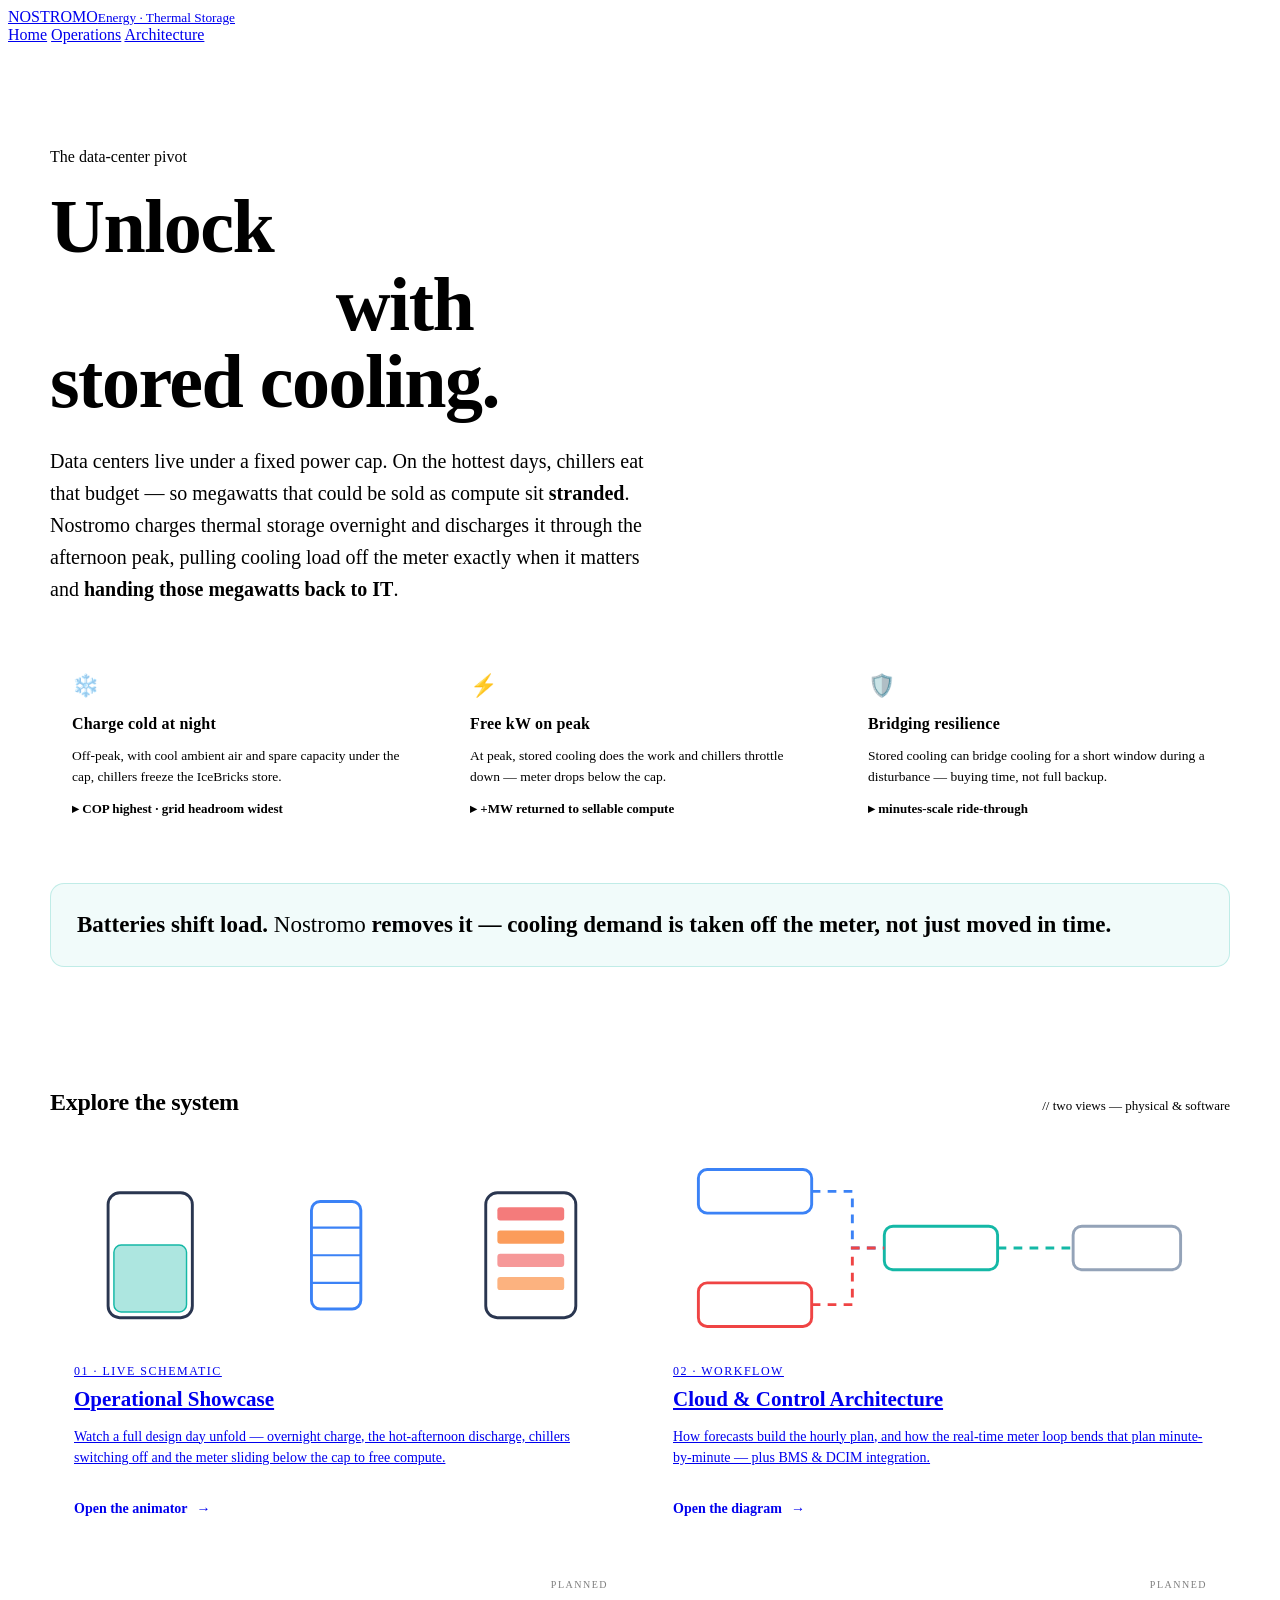
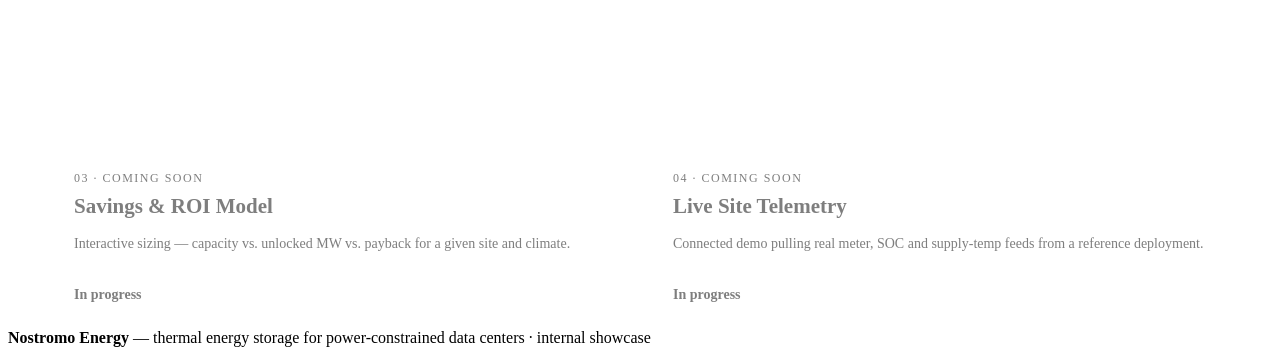
==== index.html @ 3e9e92b3 "Add files via upload" ====
<!DOCTYPE html>
<html lang="en">
<head>
<meta charset="UTF-8">
<meta name="viewport" content="width=device-width, initial-scale=1.0">
<title>Nostromo Energy — Thermal Storage for Data Centers</title>
<link rel="preconnect" href="https://fonts.googleapis.com">
<link href="https://fonts.googleapis.com/css2?family=JetBrains+Mono:wght@400;700&family=Outfit:wght@300;400;500;600;700;800;900&display=swap" rel="stylesheet">
<link rel="stylesheet" href="assets/css/main.css">
<style>
.wrap{max-width:1180px;margin:0 auto;padding:0 clamp(16px,4vw,40px)}

/* hero */
.hero{padding:clamp(54px,9vw,104px) 0 30px;position:relative}
.hero h1{
  font-size:clamp(38px,7vw,76px);font-weight:900;line-height:1.02;letter-spacing:-1.5px;
  margin:22px 0 0;max-width:14ch;
}
.hero h1 .grad{
  background:linear-gradient(110deg,var(--teal),var(--cyan) 55%,var(--blue));
  -webkit-background-clip:text;background-clip:text;color:transparent;
}
.hero p.lead{
  font-size:clamp(16px,2vw,20px);color:var(--grayL);max-width:62ch;margin-top:24px;
  line-height:1.6;font-weight:300;
}
.hero p.lead b{color:var(--white);font-weight:600}

/* value strip */
.values{
  display:grid;grid-template-columns:repeat(3,1fr);gap:14px;margin:46px 0 8px;
}
@media(max-width:760px){.values{grid-template-columns:1fr}}
.vcard{
  background:linear-gradient(180deg,var(--card),var(--bg2));
  border:1px solid var(--line);border-radius:16px;padding:22px 22px 24px;position:relative;overflow:hidden;
}
.vcard::before{content:"";position:absolute;left:0;top:0;height:3px;width:100%;opacity:.9}
.vcard.v1::before{background:linear-gradient(90deg,var(--teal),var(--cyan))}
.vcard.v2::before{background:linear-gradient(90deg,var(--green),var(--teal))}
.vcard.v3::before{background:linear-gradient(90deg,var(--blue),var(--purple))}
.vcard .ico{font-size:22px;margin-bottom:12px}
.vcard h3{font-size:16px;font-weight:700;margin-bottom:7px;letter-spacing:.2px}
.vcard p{font-size:13.5px;color:var(--grayL);line-height:1.55}
.vcard .stat{font-family:var(--m);font-size:13px;color:var(--teal);font-weight:700;margin-top:12px;
  display:flex;align-items:center;gap:7px}
.vcard.v2 .stat{color:var(--green)}
.vcard.v3 .stat{color:var(--blue)}

/* the one-liner */
.oneliner{
  margin:42px 0 10px;padding:24px 26px;border-radius:14px;
  background:rgba(20,184,166,.06);border:1px solid rgba(20,184,166,.22);
  font-size:clamp(17px,2.4vw,23px);font-weight:600;line-height:1.45;
}
.oneliner .b{color:var(--gold)}
.oneliner .t{color:var(--teal)}
.oneliner .x{color:var(--gray);font-weight:400}

/* entry cards */
.section-h{display:flex;align-items:baseline;justify-content:space-between;margin:62px 0 18px;flex-wrap:wrap;gap:8px}
.section-h h2{font-size:24px;font-weight:800;letter-spacing:-.3px}
.section-h span{font-size:13px;color:var(--gray);font-family:var(--m)}
.cards{display:grid;grid-template-columns:1fr 1fr;gap:18px}
@media(max-width:820px){.cards{grid-template-columns:1fr}}
.card{
  display:block;background:var(--card);border:1px solid var(--line);border-radius:18px;
  overflow:hidden;transition:.22s;position:relative;
}
.card:hover{transform:translateY(-4px);border-color:var(--line2);box-shadow:0 24px 50px -24px rgba(0,0,0,.7)}
.card .viz{height:188px;position:relative;overflow:hidden;border-bottom:1px solid var(--line);
  background:radial-gradient(120% 120% at 50% 0,var(--card2),var(--bg2))}
.card .body{padding:22px 24px 26px}
.card .knum{font-family:var(--m);font-size:12px;color:var(--gray);letter-spacing:1.5px}
.card h3{font-size:21px;font-weight:800;margin:8px 0 9px}
.card p{font-size:14px;color:var(--grayL);line-height:1.55}
.card .go{margin-top:18px;display:inline-flex;align-items:center;gap:9px;font-weight:700;font-size:14px;color:var(--teal)}
.card .go .arr{transition:.22s}
.card:hover .go .arr{transform:translateX(5px)}
.card.soon{opacity:.5;pointer-events:none}
.card.soon .go{color:var(--gray)}
.badge-soon{position:absolute;top:14px;right:14px;font-family:var(--m);font-size:10px;letter-spacing:1.5px;
  color:var(--gray);border:1px solid var(--line2);padding:4px 9px;border-radius:20px;text-transform:uppercase}

/* mini animated flow inside card viz */
.flowsvg{position:absolute;inset:0;width:100%;height:100%}
</style>
</head>
<body>

<nav class="nav">
  <a class="brand" href="index.html">
    <span class="mark"></span>
    <span>NOSTROMO<small>Energy · Thermal Storage</small></span>
  </a>
  <div class="nav-links">
    <a href="index.html" class="active">Home</a>
    <a href="operations.html">Operations</a>
    <a href="architecture.html">Architecture</a>
  </div>
</nav>

<div class="wrap">

  <!-- HERO -->
  <header class="hero">
    <span class="tag"><span class="dot"></span>The data-center pivot</span>
    <h1>Unlock <span class="grad">stranded compute</span> with stored cooling.</h1>
    <p class="lead">
      Data centers live under a fixed power cap. On the hottest days, chillers eat that budget —
      so megawatts that could be sold as compute sit <b>stranded</b>. Nostromo charges thermal
      storage overnight and discharges it through the afternoon peak, pulling cooling load off the
      meter exactly when it matters and <b>handing those megawatts back to IT</b>.
    </p>

    <div class="values">
      <div class="vcard v1">
        <div class="ico">❄️</div>
        <h3>Charge cold at night</h3>
        <p>Off-peak, with cool ambient air and spare capacity under the cap, chillers freeze the IceBricks store.</p>
        <div class="stat">▸ COP highest · grid headroom widest</div>
      </div>
      <div class="vcard v2">
        <div class="ico">⚡</div>
        <h3>Free kW on peak</h3>
        <p>At peak, stored cooling does the work and chillers throttle down — meter drops below the cap.</p>
        <div class="stat">▸ +MW returned to sellable compute</div>
      </div>
      <div class="vcard v3">
        <div class="ico">🛡️</div>
        <h3>Bridging resilience</h3>
        <p>Stored cooling can bridge cooling for a short window during a disturbance — buying time, not full backup.</p>
        <div class="stat">▸ minutes-scale ride-through</div>
      </div>
    </div>

    <div class="oneliner">
      <span class="t">Batteries shift load.</span> <span class="x">Nostromo</span> <span class="b">removes it</span> —
      cooling demand is taken off the meter, not just moved in time.
    </div>
  </header>

  <!-- ENTRY CARDS -->
  <div class="section-h">
    <h2>Explore the system</h2>
    <span>// two views — physical &amp; software</span>
  </div>

  <div class="cards">
    <!-- Operations -->
    <a class="card" href="operations.html">
      <div class="viz">
        <svg class="flowsvg" viewBox="0 0 400 188" preserveAspectRatio="xMidYMid slice">
          <defs>
            <linearGradient id="cold" x1="0" x2="1"><stop offset="0" stop-color="#14B8A6"/><stop offset="1" stop-color="#06B6D4"/></linearGradient>
          </defs>
          <!-- tank -->
          <rect x="40" y="56" width="58" height="86" rx="8" fill="none" stroke="#2a3650" stroke-width="2"/>
          <rect x="44" y="92" width="50" height="46" rx="5" fill="rgba(20,184,166,.35)"/>
          <rect x="44" y="92" width="50" height="46" rx="5" fill="none" stroke="#14B8A6" stroke-width="1"/>
          <!-- HX -->
          <rect x="180" y="62" width="34" height="74" rx="6" fill="none" stroke="#3B82F6" stroke-width="2"/>
          <line x1="180" y1="80" x2="214" y2="80" stroke="#3B82F6" stroke-width="1.5"/>
          <line x1="180" y1="99" x2="214" y2="99" stroke="#3B82F6" stroke-width="1.5"/>
          <line x1="180" y1="118" x2="214" y2="118" stroke="#3B82F6" stroke-width="1.5"/>
          <!-- servers -->
          <rect x="300" y="56" width="62" height="86" rx="8" fill="none" stroke="#2a3650" stroke-width="2"/>
          <rect x="308" y="66" width="46" height="9" rx="2" fill="#EF4444" opacity=".7"/>
          <rect x="308" y="82" width="46" height="9" rx="2" fill="#F97316" opacity=".7"/>
          <rect x="308" y="98" width="46" height="9" rx="2" fill="#EF4444" opacity=".55"/>
          <rect x="308" y="114" width="46" height="9" rx="2" fill="#F97316" opacity=".55"/>
          <!-- pipes -->
          <line x1="98" y1="99" x2="180" y2="99" stroke="url(#cold)" stroke-width="3" stroke-dasharray="7 6" class="dash"/>
          <line x1="214" y1="99" x2="300" y2="99" stroke="url(#cold)" stroke-width="3" stroke-dasharray="7 6" class="dash"/>
        </svg>
      </div>
      <div class="body">
        <div class="knum">01 · LIVE SCHEMATIC</div>
        <h3>Operational Showcase</h3>
        <p>Watch a full design day unfold — overnight charge, the hot-afternoon discharge, chillers switching off and the meter sliding below the cap to free compute.</p>
        <span class="go">Open the animator <span class="arr">→</span></span>
      </div>
    </a>

    <!-- Architecture -->
    <a class="card" href="architecture.html">
      <div class="viz">
        <svg class="flowsvg" viewBox="0 0 400 188" preserveAspectRatio="xMidYMid slice">
          <g fill="none" stroke-width="2">
            <rect x="34" y="40" width="78" height="30" rx="6" stroke="#3B82F6"/>
            <rect x="34" y="118" width="78" height="30" rx="6" stroke="#EF4444"/>
            <rect x="162" y="79" width="78" height="30" rx="6" stroke="#14B8A6"/>
            <rect x="292" y="79" width="74" height="30" rx="6" stroke="#94A3B8"/>
            <path d="M112 55 H140 V94 H162" stroke="#3B82F6" stroke-dasharray="6 5" class="dash"/>
            <path d="M112 133 H140 V94 H162" stroke="#EF4444" stroke-dasharray="6 5" class="dash2"/>
            <path d="M240 94 H292" stroke="#14B8A6" stroke-dasharray="6 5" class="dash"/>
          </g>
        </svg>
      </div>
      <div class="body">
        <div class="knum">02 · WORKFLOW</div>
        <h3>Cloud &amp; Control Architecture</h3>
        <p>How forecasts build the hourly plan, and how the real-time meter loop bends that plan minute-by-minute — plus BMS &amp; DCIM integration.</p>
        <span class="go">Open the diagram <span class="arr">→</span></span>
      </div>
    </a>

    <!-- placeholder for future -->
    <div class="card soon">
      <div class="viz"><span class="badge-soon">Planned</span></div>
      <div class="body">
        <div class="knum">03 · COMING SOON</div>
        <h3>Savings &amp; ROI Model</h3>
        <p>Interactive sizing — capacity vs. unlocked MW vs. payback for a given site and climate.</p>
        <span class="go">In progress</span>
      </div>
    </div>

    <div class="card soon">
      <div class="viz"><span class="badge-soon">Planned</span></div>
      <div class="body">
        <div class="knum">04 · COMING SOON</div>
        <h3>Live Site Telemetry</h3>
        <p>Connected demo pulling real meter, SOC and supply-temp feeds from a reference deployment.</p>
        <span class="go">In progress</span>
      </div>
    </div>
  </div>

</div>

<div class="footer">
  <b>Nostromo Energy</b> — thermal energy storage for power-constrained data centers · internal showcase
</div>

<style>
.dash{animation:flow 1.1s linear infinite}
.dash2{animation:flow 1.1s linear infinite reverse}
@keyframes flow{to{stroke-dashoffset:-26}}
</style>
</body>
</html>
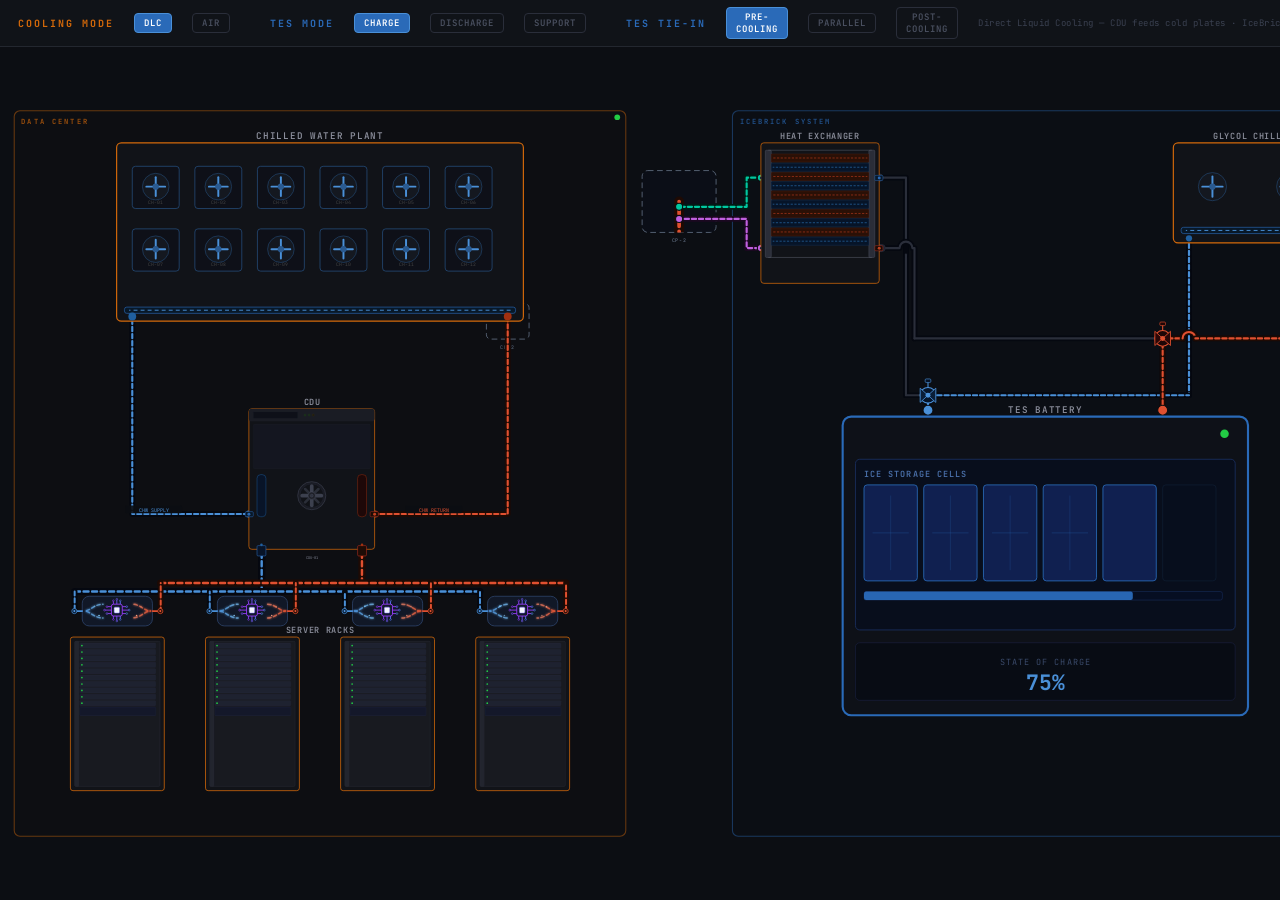
==== commit 3d5cc544: "Update index.html with IceBrick System Schematic v9" ====
--- a/index.html
+++ b/index.html
@@ -3,240 +3,1466 @@
 <head>
 <meta charset="UTF-8">
 <meta name="viewport" content="width=device-width, initial-scale=1.0">
-<title>Nostromo Energy — Thermal Storage for Data Centers</title>
-<link rel="preconnect" href="https://fonts.googleapis.com">
-<link href="https://fonts.googleapis.com/css2?family=JetBrains+Mono:wght@400;700&family=Outfit:wght@300;400;500;600;700;800;900&display=swap" rel="stylesheet">
-<link rel="stylesheet" href="assets/css/main.css">
+<title>Nostromo · IceBrick System Schematic</title>
 <style>
-.wrap{max-width:1180px;margin:0 auto;padding:0 clamp(16px,4vw,40px)}
-
-/* hero */
-.hero{padding:clamp(54px,9vw,104px) 0 30px;position:relative}
-.hero h1{
-  font-size:clamp(38px,7vw,76px);font-weight:900;line-height:1.02;letter-spacing:-1.5px;
-  margin:22px 0 0;max-width:14ch;
-}
-.hero h1 .grad{
-  background:linear-gradient(110deg,var(--teal),var(--cyan) 55%,var(--blue));
-  -webkit-background-clip:text;background-clip:text;color:transparent;
-}
-.hero p.lead{
-  font-size:clamp(16px,2vw,20px);color:var(--grayL);max-width:62ch;margin-top:24px;
-  line-height:1.6;font-weight:300;
-}
-.hero p.lead b{color:var(--white);font-weight:600}
-
-/* value strip */
-.values{
-  display:grid;grid-template-columns:repeat(3,1fr);gap:14px;margin:46px 0 8px;
-}
-@media(max-width:760px){.values{grid-template-columns:1fr}}
-.vcard{
-  background:linear-gradient(180deg,var(--card),var(--bg2));
-  border:1px solid var(--line);border-radius:16px;padding:22px 22px 24px;position:relative;overflow:hidden;
-}
-.vcard::before{content:"";position:absolute;left:0;top:0;height:3px;width:100%;opacity:.9}
-.vcard.v1::before{background:linear-gradient(90deg,var(--teal),var(--cyan))}
-.vcard.v2::before{background:linear-gradient(90deg,var(--green),var(--teal))}
-.vcard.v3::before{background:linear-gradient(90deg,var(--blue),var(--purple))}
-.vcard .ico{font-size:22px;margin-bottom:12px}
-.vcard h3{font-size:16px;font-weight:700;margin-bottom:7px;letter-spacing:.2px}
-.vcard p{font-size:13.5px;color:var(--grayL);line-height:1.55}
-.vcard .stat{font-family:var(--m);font-size:13px;color:var(--teal);font-weight:700;margin-top:12px;
-  display:flex;align-items:center;gap:7px}
-.vcard.v2 .stat{color:var(--green)}
-.vcard.v3 .stat{color:var(--blue)}
-
-/* the one-liner */
-.oneliner{
-  margin:42px 0 10px;padding:24px 26px;border-radius:14px;
-  background:rgba(20,184,166,.06);border:1px solid rgba(20,184,166,.22);
-  font-size:clamp(17px,2.4vw,23px);font-weight:600;line-height:1.45;
-}
-.oneliner .b{color:var(--gold)}
-.oneliner .t{color:var(--teal)}
-.oneliner .x{color:var(--gray);font-weight:400}
-
-/* entry cards */
-.section-h{display:flex;align-items:baseline;justify-content:space-between;margin:62px 0 18px;flex-wrap:wrap;gap:8px}
-.section-h h2{font-size:24px;font-weight:800;letter-spacing:-.3px}
-.section-h span{font-size:13px;color:var(--gray);font-family:var(--m)}
-.cards{display:grid;grid-template-columns:1fr 1fr;gap:18px}
-@media(max-width:820px){.cards{grid-template-columns:1fr}}
-.card{
-  display:block;background:var(--card);border:1px solid var(--line);border-radius:18px;
-  overflow:hidden;transition:.22s;position:relative;
-}
-.card:hover{transform:translateY(-4px);border-color:var(--line2);box-shadow:0 24px 50px -24px rgba(0,0,0,.7)}
-.card .viz{height:188px;position:relative;overflow:hidden;border-bottom:1px solid var(--line);
-  background:radial-gradient(120% 120% at 50% 0,var(--card2),var(--bg2))}
-.card .body{padding:22px 24px 26px}
-.card .knum{font-family:var(--m);font-size:12px;color:var(--gray);letter-spacing:1.5px}
-.card h3{font-size:21px;font-weight:800;margin:8px 0 9px}
-.card p{font-size:14px;color:var(--grayL);line-height:1.55}
-.card .go{margin-top:18px;display:inline-flex;align-items:center;gap:9px;font-weight:700;font-size:14px;color:var(--teal)}
-.card .go .arr{transition:.22s}
-.card:hover .go .arr{transform:translateX(5px)}
-.card.soon{opacity:.5;pointer-events:none}
-.card.soon .go{color:var(--gray)}
-.badge-soon{position:absolute;top:14px;right:14px;font-family:var(--m);font-size:10px;letter-spacing:1.5px;
-  color:var(--gray);border:1px solid var(--line2);padding:4px 9px;border-radius:20px;text-transform:uppercase}
-
-/* mini animated flow inside card viz */
-.flowsvg{position:absolute;inset:0;width:100%;height:100%}
+  @import url('https://fonts.googleapis.com/css2?family=JetBrains+Mono:wght@400;600;700&display=swap');
+  *, *::before, *::after { box-sizing: border-box; margin: 0; padding: 0; }
+  :root {
+    --bg: hsl(220 22% 6%); --bg2: hsl(220 20% 8%); --border: hsl(220 15% 16%);
+    --cold: #4a90d8; --cold-bg: #061428; --hot: #e05030; --hot-bg: #1e0c06;
+    --air-cold: #a0d8f0; --air-hot: #e08030;
+    --orange: #d4690a; --blue: #2a6ab8; --inactive: #2a2e3a;
+    --text-dim: #6a6d7a; --text-mid: #8a8d9a; --green: #22cc44;
+    --mono: 'JetBrains Mono', monospace;
+  }
+  html, body { width:100%; height:100%; background:var(--bg); overflow:hidden; }
+  body { display:flex; flex-direction:column; font-family:var(--mono); }
+
+  /* ── CONTROLS ── */
+  #controls {
+    display:flex; align-items:center; gap:20px; padding:7px 18px;
+    background:var(--bg2); border-bottom:1px solid var(--border);
+    flex-shrink:0; min-height:42px;
+  }
+  .ctrl-label { font-size:10px; font-weight:700; letter-spacing:2px; color:var(--orange); white-space:nowrap; }
+  .ctrl-label.blue { color:var(--blue); }
+  .divider { width:1px; height:18px; background:var(--border); }
+  .toggle-wrap { display:flex; align-items:center; gap:7px; cursor:pointer; user-select:none; }
+  .toggle-sub { font-size:10px; letter-spacing:1px; color:var(--text-dim); }
+  .toggle-track { width:34px; height:18px; border-radius:9px; background:#2e3040; border:1px solid #44475a; position:relative; transition:background .2s,border-color .2s; cursor:pointer; }
+  .toggle-track.on { background:var(--orange); border-color:#e07a20; }
+  .toggle-thumb { width:12px; height:12px; border-radius:6px; background:#fff; position:absolute; top:3px; left:3px; transition:left .2s; }
+  .toggle-track.on .toggle-thumb { left:17px; }
+  .toggle-val { font-size:10px; letter-spacing:1px; color:var(--text-dim); min-width:28px; }
+  .toggle-val.on { color:var(--orange); }
+  .mode-btn { padding:3px 9px; border-radius:4px; cursor:pointer; font-family:var(--mono); font-size:9px; font-weight:600; letter-spacing:1px; text-transform:uppercase; background:transparent; color:#4a5060; border:1px solid #2a2e3a; transition:all .15s; }
+  .mode-btn.active { background:var(--blue); color:#fff; border-color:#4a90d8; }
+  .ctrl-hint { margin-left:auto; font-size:9px; color:#3a4050; letter-spacing:.5px; white-space:nowrap; }
+
+  /* ── CANVAS ── */
+  #canvas-wrap { flex:1; overflow:hidden; }
+  svg#main { width:100%; height:100%; display:block; }
+
+  /* ── ANIMATIONS ── */
+  /* Fan spin — uses transform-box:fill-box so origin stays at shape center */
+  .fan-rotor {
+    transform-box: fill-box;
+    transform-origin: center;
+    animation: fan-spin 1.8s linear infinite;
+  }
+  .fan-rotor.slow { animation-duration: 2.2s; }
+  @keyframes fan-spin { to { transform: rotate(360deg); } }
+  @keyframes pulse-led { 0%,100%{opacity:1} 50%{opacity:.2} }
+  .led-pulse { animation: pulse-led 2s ease-in-out infinite; }
 </style>
 </head>
 <body>
 
-<nav class="nav">
-  <a class="brand" href="index.html">
-    <span class="mark"></span>
-    <span>NOSTROMO<small>Energy · Thermal Storage</small></span>
-  </a>
-  <div class="nav-links">
-    <a href="index.html" class="active">Home</a>
-    <a href="operations.html">Operations</a>
-    <a href="architecture.html">Architecture</a>
-  </div>
-</nav>
-
-<div class="wrap">
-
-  <!-- HERO -->
-  <header class="hero">
-    <span class="tag"><span class="dot"></span>The data-center pivot</span>
-    <h1>Unlock <span class="grad">stranded compute</span> with stored cooling.</h1>
-    <p class="lead">
-      Data centers live under a fixed power cap. On the hottest days, chillers eat that budget —
-      so megawatts that could be sold as compute sit <b>stranded</b>. Nostromo charges thermal
-      storage overnight and discharges it through the afternoon peak, pulling cooling load off the
-      meter exactly when it matters and <b>handing those megawatts back to IT</b>.
-    </p>
-
-    <div class="values">
-      <div class="vcard v1">
-        <div class="ico">❄️</div>
-        <h3>Charge cold at night</h3>
-        <p>Off-peak, with cool ambient air and spare capacity under the cap, chillers freeze the IceBricks store.</p>
-        <div class="stat">▸ COP highest · grid headroom widest</div>
-      </div>
-      <div class="vcard v2">
-        <div class="ico">⚡</div>
-        <h3>Free kW on peak</h3>
-        <p>At peak, stored cooling does the work and chillers throttle down — meter drops below the cap.</p>
-        <div class="stat">▸ +MW returned to sellable compute</div>
-      </div>
-      <div class="vcard v3">
-        <div class="ico">🛡️</div>
-        <h3>Bridging resilience</h3>
-        <p>Stored cooling can bridge cooling for a short window during a disturbance — buying time, not full backup.</p>
-        <div class="stat">▸ minutes-scale ride-through</div>
-      </div>
-    </div>
-
-    <div class="oneliner">
-      <span class="t">Batteries shift load.</span> <span class="x">Nostromo</span> <span class="b">removes it</span> —
-      cooling demand is taken off the meter, not just moved in time.
-    </div>
-  </header>
-
-  <!-- ENTRY CARDS -->
-  <div class="section-h">
-    <h2>Explore the system</h2>
-    <span>// two views — physical &amp; software</span>
-  </div>
-
-  <div class="cards">
-    <!-- Operations -->
-    <a class="card" href="operations.html">
-      <div class="viz">
-        <svg class="flowsvg" viewBox="0 0 400 188" preserveAspectRatio="xMidYMid slice">
-          <defs>
-            <linearGradient id="cold" x1="0" x2="1"><stop offset="0" stop-color="#14B8A6"/><stop offset="1" stop-color="#06B6D4"/></linearGradient>
-          </defs>
-          <!-- tank -->
-          <rect x="40" y="56" width="58" height="86" rx="8" fill="none" stroke="#2a3650" stroke-width="2"/>
-          <rect x="44" y="92" width="50" height="46" rx="5" fill="rgba(20,184,166,.35)"/>
-          <rect x="44" y="92" width="50" height="46" rx="5" fill="none" stroke="#14B8A6" stroke-width="1"/>
-          <!-- HX -->
-          <rect x="180" y="62" width="34" height="74" rx="6" fill="none" stroke="#3B82F6" stroke-width="2"/>
-          <line x1="180" y1="80" x2="214" y2="80" stroke="#3B82F6" stroke-width="1.5"/>
-          <line x1="180" y1="99" x2="214" y2="99" stroke="#3B82F6" stroke-width="1.5"/>
-          <line x1="180" y1="118" x2="214" y2="118" stroke="#3B82F6" stroke-width="1.5"/>
-          <!-- servers -->
-          <rect x="300" y="56" width="62" height="86" rx="8" fill="none" stroke="#2a3650" stroke-width="2"/>
-          <rect x="308" y="66" width="46" height="9" rx="2" fill="#EF4444" opacity=".7"/>
-          <rect x="308" y="82" width="46" height="9" rx="2" fill="#F97316" opacity=".7"/>
-          <rect x="308" y="98" width="46" height="9" rx="2" fill="#EF4444" opacity=".55"/>
-          <rect x="308" y="114" width="46" height="9" rx="2" fill="#F97316" opacity=".55"/>
-          <!-- pipes -->
-          <line x1="98" y1="99" x2="180" y2="99" stroke="url(#cold)" stroke-width="3" stroke-dasharray="7 6" class="dash"/>
-          <line x1="214" y1="99" x2="300" y2="99" stroke="url(#cold)" stroke-width="3" stroke-dasharray="7 6" class="dash"/>
-        </svg>
-      </div>
-      <div class="body">
-        <div class="knum">01 · LIVE SCHEMATIC</div>
-        <h3>Operational Showcase</h3>
-        <p>Watch a full design day unfold — overnight charge, the hot-afternoon discharge, chillers switching off and the meter sliding below the cap to free compute.</p>
-        <span class="go">Open the animator <span class="arr">→</span></span>
-      </div>
-    </a>
-
-    <!-- Architecture -->
-    <a class="card" href="architecture.html">
-      <div class="viz">
-        <svg class="flowsvg" viewBox="0 0 400 188" preserveAspectRatio="xMidYMid slice">
-          <g fill="none" stroke-width="2">
-            <rect x="34" y="40" width="78" height="30" rx="6" stroke="#3B82F6"/>
-            <rect x="34" y="118" width="78" height="30" rx="6" stroke="#EF4444"/>
-            <rect x="162" y="79" width="78" height="30" rx="6" stroke="#14B8A6"/>
-            <rect x="292" y="79" width="74" height="30" rx="6" stroke="#94A3B8"/>
-            <path d="M112 55 H140 V94 H162" stroke="#3B82F6" stroke-dasharray="6 5" class="dash"/>
-            <path d="M112 133 H140 V94 H162" stroke="#EF4444" stroke-dasharray="6 5" class="dash2"/>
-            <path d="M240 94 H292" stroke="#14B8A6" stroke-dasharray="6 5" class="dash"/>
-          </g>
-        </svg>
-      </div>
-      <div class="body">
-        <div class="knum">02 · WORKFLOW</div>
-        <h3>Cloud &amp; Control Architecture</h3>
-        <p>How forecasts build the hourly plan, and how the real-time meter loop bends that plan minute-by-minute — plus BMS &amp; DCIM integration.</p>
-        <span class="go">Open the diagram <span class="arr">→</span></span>
-      </div>
-    </a>
-
-    <!-- placeholder for future -->
-    <div class="card soon">
-      <div class="viz"><span class="badge-soon">Planned</span></div>
-      <div class="body">
-        <div class="knum">03 · COMING SOON</div>
-        <h3>Savings &amp; ROI Model</h3>
-        <p>Interactive sizing — capacity vs. unlocked MW vs. payback for a given site and climate.</p>
-        <span class="go">In progress</span>
-      </div>
-    </div>
-
-    <div class="card soon">
-      <div class="viz"><span class="badge-soon">Planned</span></div>
-      <div class="body">
-        <div class="knum">04 · COMING SOON</div>
-        <h3>Live Site Telemetry</h3>
-        <p>Connected demo pulling real meter, SOC and supply-temp feeds from a reference deployment.</p>
-        <span class="go">In progress</span>
-      </div>
-    </div>
-  </div>
-
+<div id="controls">
+  <span class="ctrl-label">COOLING MODE</span>
+  <button class="mode-btn active" id="btn-dlc" onclick="toggleDLC()">DLC</button>
+  <button class="mode-btn"        id="btn-air" onclick="toggleDLC()">AIR</button>
+  <div class="divider"></div>
+  <span class="ctrl-label blue">TES MODE</span>
+  <button class="mode-btn active" id="btn-charge"    onclick="setMode('charge')">CHARGE</button>
+  <button class="mode-btn"        id="btn-discharge" onclick="setMode('discharge')">DISCHARGE</button>
+  <button class="mode-btn"        id="btn-support"   onclick="setMode('support')">SUPPORT</button>
+  <div class="divider"></div>
+  <span class="ctrl-label blue">TES TIE-IN</span>
+  <button class="mode-btn active" id="btn-placement-pre"  onclick="setPlacement('pre')">PRE-COOLING</button>
+  <button class="mode-btn"        id="btn-placement-post" onclick="setPlacement('post')">PARALLEL</button>
+  <button class="mode-btn"        id="btn-placement-postcool" onclick="setPlacement('postcool')">POST-COOLING</button>
+  <span class="ctrl-hint" id="hint-text">Direct Liquid Cooling — CDU feeds cold plates · IceBrick charging via Glycol Chiller</span>
 </div>
 
-<div class="footer">
-  <b>Nostromo Energy</b> — thermal energy storage for power-constrained data centers · internal showcase
+<div id="canvas-wrap">
+<svg id="main" viewBox="0 0 1800 1060" preserveAspectRatio="xMidYMid meet" xmlns="http://www.w3.org/2000/svg">
+<defs>
+  <marker id="arrowCold" markerWidth="6" markerHeight="6" refX="3" refY="3" orient="auto">
+    <path d="M0,0 L6,3 L0,6 Z" fill="#4a90d8"/>
+  </marker>
+  <marker id="arrowHot" markerWidth="6" markerHeight="6" refX="3" refY="3" orient="auto">
+    <path d="M0,0 L6,3 L0,6 Z" fill="#e05030"/>
+  </marker>
+</defs>
+
+<!-- ══ SECTION BOXES ══ -->
+<rect x="20" y="20" width="860" height="1020" rx="8" fill="#d4690a" fill-opacity=".018" stroke="#d4690a" stroke-width="1.5" opacity=".45"/>
+<text x="30" y="38" fill="#d4690a" font-size="10" font-family="'JetBrains Mono',monospace" font-weight="700" letter-spacing="3" opacity=".7">DATA CENTER</text>
+<circle cx="868" cy="29" r="4" fill="#22cc44" class="led-pulse"/>
+
+<g transform="translate(130,0)">
+<rect x="900" y="20" width="880" height="1020" rx="8" fill="#2a6ab8" fill-opacity=".018" stroke="#2a6ab8" stroke-width="1.5" opacity=".45"/>
+<text x="910" y="38" fill="#2a6ab8" font-size="10" font-family="'JetBrains Mono',monospace" font-weight="700" letter-spacing="3" opacity=".7">ICEBRICK SYSTEM</text>
+<circle cx="1768" cy="29" r="4" fill="#22cc44" class="led-pulse" style="animation-delay:.7s"/>
+</g>
+
+
+<!-- ════════════════════════════════════════════════════════
+     ICEBRICK PIPE SKELETON  (always visible, grey)
+     
+     Coordinate reference:
+       IceBrick HX:      x=940, y=65,  scale=0.52  → rendered 166×198
+       Glycol Chiller:   x=1520, y=65, scale=1.1   → rendered 220×141
+       IceBrick TES:     x=1055, y=450, scale=1.5  → rendered 570×420
+       
+     HX right-side ports (IceBrick loop, x=940+320×0.52=1106):
+         cold-in  (top ¼):    stub at x=1102, y=114  (native y=95 × 0.52 + 65)
+         warm-out (bot ¾):    stub at x=1110, y=213  (native y=285 × 0.52 + 65)
+         coldRailLeft:  (1102,420) → (1175,420)
+         hotRailLeft:   (1110,340) → (1505,340)
+       
+       Glycol ports (bottom of Glycol Chiller component, scale=1.1):
+         cold-out (left):  x=1520+22=1542,  y=65+134=199
+         warm-in  (right): x=1520+198=1718, y=199
+       
+       IceBrick TES ports (top, scale=1.5):
+         Port A (left):  x=1055+120=1175, y=450-9=441
+         Port B (right): x=1055+450=1505, y=441
+       
+       Rails:
+         hotRailY  = 340
+         coldRailY = 420
+       
+       Segments:
+         hxColdStub:    x=933,  y=420→114  (cold stub, left of HX twin)
+         hxHotStub:     x=947,  y=213→340  (warm stub, right of HX twin — NOTE: does NOT cross coldStub)
+         coldRailLeft:  y=420,  x=933→1175
+         coldRailRight: y=420,  x=1175→1542
+         hotRailLeft:   y=340,  x=947→1505
+         hotRailRight:  y=340,  x=1505→1718 (split at 1542 for bypass arc)
+         ibAStub:       x=1175, y=441→420
+         ibBStub:       x=1505, y=441→340
+         glyColdStub:   x=1542, y=199→420  (vertical, crosses hotRail at y=340 → bypass arc)
+         glyHotStub:    x=1718, y=199→340
+       
+       Bypass arc: hotRail has bump UPWARD at (1542, 340), r=9
+         hotRailLeft+Right is drawn as:  x=947→1533, [arc up over x=1542], x=1551→1718
+       
+       T-junction valves (always visible):
+         (1175, 420): ibA meets coldRailLeft + coldRailRight
+         (1505, 340): ibB meets hotRailLeft  + hotRailRight
+════════════════════════════════════════════════════════ -->
+
+<!-- ── SKELETON: grey inactive pipes ── -->
+<!-- HX right-side ports (x=1106, scale=0.52 × native 320):
+     cold-in stub at x=1102 (top port y=114), warm-out stub at x=1110 (bottom port y=213)
+     coldRailLeft: x=1102→1175 at y=420   hotRailLeft: x=1110→1505 at y=340
+     glyColdStub crosses hotRail at (1542,340) → hotRail has bypass arc bump UP there -->
+<g transform="translate(130,0)">
+<g id="ib-skeleton" stroke-linecap="round" stroke-linejoin="round">
+
+  <!-- Background halos -->
+  <!-- hxColdStub: L-shape elbow — horizontal exit from HX port then vertical down to coldRailY -->
+  <path d="M 1106 114 L 1144 114 L 1144 420" fill="none" stroke="#050810" stroke-width="8" stroke-linecap="round" stroke-linejoin="round"/>
+  <!-- hxHotStub: L-shape elbow — horizontal exit from HX port then vertical down to hotRailY -->
+  <path d="M 1106 213 L 1135 213 A 9 9 0 0 1 1153 213 L 1156 213 L 1156 340" fill="none" stroke="#050810" stroke-width="8" stroke-linecap="round" stroke-linejoin="round"/>
+  <line x1="1144" y1="420" x2="1175" y2="420" stroke="#050810" stroke-width="8"/><!-- coldRailLeft -->
+  <line x1="1175" y1="420" x2="1542" y2="420" stroke="#050810" stroke-width="8"/><!-- coldRailRight -->
+  <line x1="1175" y1="441" x2="1175" y2="420" stroke="#050810" stroke-width="8"/><!-- ibAStub -->
+  <line x1="1505" y1="441" x2="1505" y2="340" stroke="#050810" stroke-width="8"/><!-- ibBStub -->
+  <line x1="1156" y1="340" x2="1533" y2="340" stroke="#050810" stroke-width="8"/><!-- hotRailLeft (to bypass) -->
+  <line x1="1551" y1="340" x2="1718" y2="340" stroke="#050810" stroke-width="8"/><!-- hotRailRight (from bypass) -->
+  <path d="M 1533 340 A 9 9 0 0 1 1551 340" fill="none" stroke="#050810" stroke-width="8"/><!-- bypass arc halo -->
+  <line x1="1542" y1="199" x2="1542" y2="420" stroke="#050810" stroke-width="8"/><!-- glyColdStub -->
+  <line x1="1718" y1="199" x2="1718" y2="340" stroke="#050810" stroke-width="8"/><!-- glyHotStub -->
+
+  <!-- Foreground grey pipes -->
+  <line x1="1542" y1="199" x2="1542" y2="420" stroke="#2a2e3a" stroke-width="3"/><!-- glyColdStub UNDER -->
+  <path d="M 1106 114 L 1144 114 L 1144 204" fill="none" stroke="#2a2e3a" stroke-width="3" /><line x1="1144" y1="204" x2="1144" y2="222" stroke="#050810" stroke-width="8" stroke-linecap="round"/><path d="M 1144 222 L 1144 420" fill="none" stroke="#2a2e3a" stroke-width="3" stroke-linecap="round" stroke-linejoin="round"/><!-- hxColdStub elbow -->
+  <path d="M 1106 213 L 1135 213 A 9 9 0 0 1 1153 213 L 1156 213 L 1156 340" fill="none" stroke="#2a2e3a" stroke-width="3" stroke-linecap="round" stroke-linejoin="round"/><!-- hxHotStub elbow -->
+  <line x1="1144" y1="420" x2="1175" y2="420" stroke="#2a2e3a" stroke-width="3"/><!-- coldRailLeft -->
+  <line x1="1175" y1="420" x2="1542" y2="420" stroke="#2a2e3a" stroke-width="3"/><!-- coldRailRight -->
+  <line x1="1175" y1="441" x2="1175" y2="420" stroke="#2a2e3a" stroke-width="3"/><!-- ibAStub -->
+  <line x1="1505" y1="441" x2="1505" y2="340" stroke="#2a2e3a" stroke-width="3"/><!-- ibBStub -->
+  <line x1="1156" y1="340" x2="1533" y2="340" stroke="#2a2e3a" stroke-width="3"/><!-- hotRailLeft -->
+  <line x1="1551" y1="340" x2="1718" y2="340" stroke="#2a2e3a" stroke-width="3"/><!-- hotRailRight -->
+  <line x1="1718" y1="199" x2="1718" y2="340" stroke="#2a2e3a" stroke-width="3"/><!-- glyHotStub -->
+  <path d="M 1533 340 A 9 9 0 0 1 1551 340" fill="none" stroke="#2a2e3a" stroke-width="3"/><!-- bypass arc on top -->
+
+  <!-- Port endpoint dots -->
+  <circle cx="1106" cy="114" r="5" fill="#1e2230" stroke="#2a2e3a" stroke-width="1.5"/><!-- hxColdPort -->
+  <circle cx="1106" cy="213" r="5" fill="#1e2230" stroke="#2a2e3a" stroke-width="1.5"/><!-- hxHotPort -->
+  <circle cx="1542" cy="199" r="5" fill="#1e2230" stroke="#2a2e3a" stroke-width="1.5"/>
+  <circle cx="1718" cy="199" r="5" fill="#1e2230" stroke="#2a2e3a" stroke-width="1.5"/>
+  <circle cx="1175" cy="441" r="5" fill="#1e2230" stroke="#2a2e3a" stroke-width="1.5"/>
+  <circle cx="1505" cy="441" r="5" fill="#1e2230" stroke="#2a2e3a" stroke-width="1.5"/>
+</g>
+</g>
+
+<!-- Valves rendered per-mode below active pipes — see id="valves-top" -->
+
+<!-- ════════════════════════════════════════════════════════
+     ACTIVE PIPE OVERLAYS  (mode-switched)
+     Each mode group draws colored animated pipes on top of skeleton.
+     Dash animation: "to=-20" = flow moves in direction path was drawn.
+════════════════════════════════════════════════════════ -->
+
+<!-- ── CHARGE mode: Glycol freezes IceBrick, HX isolated ──
+     COLD: Glycol LEFT port(1542,199) → DOWN glyColdStub → (1542,420) coldRailY
+           → LEFT coldRailRight → ibA valve(1175,420) → DOWN ibAStub → Port A(1175,441)
+     HOT:  Port B(1505,441) → UP ibBStub → ibB valve(1505,340)
+           → RIGHT hotRailRight (split for HOT bypass arc over glyColdStub) → (1718,340)
+           → UP glyHotStub → Glycol RIGHT port(1718,199)
+     Bypass: glyColdStub (COLD, x=1542) is at rest — HOT rail crosses OVER it with red arc.
+     NOTE: glyColdStub in CHARGE only carries COLD going DOWN (199→420). Nothing on it at hotRailY.
+           hotRailRight (HOT) crosses x=1542 → split with HOT bypass arc there.
+-->
+<g transform="translate(130,0)">
+<g id="pipes-charge" style="display:block">
+  <!-- COLD: Glycol cold-out(1542,199) → DOWN to coldRailY(420) → LEFT to ibA(1175,420) → DOWN into Port A -->
+  <!-- glyColdStub: (1542,199)→DOWN→(1542,420) — full stub, COLD going DOWN -->
+  <line x1="1542" y1="199" x2="1542" y2="420" stroke="#050810" stroke-width="8" stroke-linecap="round"/>
+  <line x1="1542" y1="199" x2="1542" y2="420" stroke="#4a90d8" stroke-width="3" stroke-linecap="round" stroke-dasharray="6 4">
+    <animate attributeName="stroke-dashoffset" from="0" to="-20" dur=".85s" repeatCount="indefinite"/>
+  </line>
+  <!-- coldRailRight: (1542,420)→LEFT→(1175,420) cold going LEFT, draw right-to-left so to=-20 animates left -->
+  <line x1="1542" y1="420" x2="1175" y2="420" stroke="#050810" stroke-width="8" stroke-linecap="round"/>
+  <line x1="1542" y1="420" x2="1175" y2="420" stroke="#4a90d8" stroke-width="3" stroke-linecap="round" stroke-dasharray="6 4">
+    <animate attributeName="stroke-dashoffset" from="0" to="-20" dur=".85s" repeatCount="indefinite"/>
+  </line>
+  <!-- ibAStub: (1175,420)→DOWN→(1175,441) cold going DOWN into Port A -->
+  <line x1="1175" y1="420" x2="1175" y2="441" stroke="#050810" stroke-width="8" stroke-linecap="round"/>
+  <line x1="1175" y1="420" x2="1175" y2="441" stroke="#4a90d8" stroke-width="3" stroke-linecap="round" stroke-dasharray="6 4">
+    <animate attributeName="stroke-dashoffset" from="0" to="-20" dur=".85s" repeatCount="indefinite"/>
+  </line>
+
+  <!-- HOT: Port B(1505,441)→UP→(1505,340) ibB valve→RIGHT hotRailRight→bypass(HOT arc)→(1718,340)→UP→(1718,199) -->
+  <!-- ibBStub: (1505,441)→UP→(1505,340) hot going UP -->
+  <line x1="1505" y1="441" x2="1505" y2="340" stroke="#1e0a04" stroke-width="8" stroke-linecap="round"/>
+  <line x1="1505" y1="441" x2="1505" y2="340" stroke="#e05030" stroke-width="3" stroke-linecap="round" stroke-dasharray="6 4">
+    <animate attributeName="stroke-dashoffset" from="0" to="-20" dur=".85s" repeatCount="indefinite"/>
+  </line>
+  <!-- hotRailRight left half: (1505,340)→RIGHT→(1533,340), hot going RIGHT, before bypass -->
+  <line x1="1505" y1="340" x2="1533" y2="340" stroke="#1e0a04" stroke-width="8" stroke-linecap="round"/>
+  <line x1="1505" y1="340" x2="1533" y2="340" stroke="#e05030" stroke-width="3" stroke-linecap="round" stroke-dasharray="6 4">
+    <animate attributeName="stroke-dashoffset" from="0" to="-20" dur=".85s" repeatCount="indefinite"/>
+  </line>
+  <!-- HOT bypass arc OVER glyColdStub at (1542,340) — arc is RED -->
+  <path d="M 1533 340 A 9 9 0 0 1 1551 340" fill="none" stroke="#1e0a04" stroke-width="8" stroke-linecap="round"/>
+  <path d="M 1533 340 A 9 9 0 0 1 1551 340" fill="none" stroke="#e05030" stroke-width="3" stroke-linecap="round">
+    <animate attributeName="stroke-dashoffset" from="0" to="-20" dur=".85s" repeatCount="indefinite"/>
+  </path>
+  <!-- hotRailRight right half: (1551,340)→RIGHT→(1718,340), hot going RIGHT, after bypass -->
+  <line x1="1551" y1="340" x2="1718" y2="340" stroke="#1e0a04" stroke-width="8" stroke-linecap="round"/>
+  <line x1="1551" y1="340" x2="1718" y2="340" stroke="#e05030" stroke-width="3" stroke-linecap="round" stroke-dasharray="6 4">
+    <animate attributeName="stroke-dashoffset" from="0" to="-20" dur=".85s" repeatCount="indefinite"/>
+  </line>
+  <!-- glyHotStub: (1718,340)→UP→(1718,199) hot going UP into Glycol right port -->
+  <line x1="1718" y1="340" x2="1718" y2="199" stroke="#1e0a04" stroke-width="8" stroke-linecap="round"/>
+  <line x1="1718" y1="340" x2="1718" y2="199" stroke="#e05030" stroke-width="3" stroke-linecap="round" stroke-dasharray="6 4">
+    <animate attributeName="stroke-dashoffset" from="0" to="-20" dur=".85s" repeatCount="indefinite"/>
+  </line>
+
+  <!-- Port dots -->
+  <circle cx="1542" cy="199" r="6" fill="#4a90d8" stroke="#0a0c10" stroke-width="1.5"/><!-- Glycol cold-out: COLD -->
+  <circle cx="1718" cy="199" r="6" fill="#e05030" stroke="#0a0c10" stroke-width="1.5"/><!-- Glycol hot-in: HOT -->
+  <circle cx="1175" cy="441" r="7" fill="#4a90d8" stroke="#0a0c10" stroke-width="1.5"/><!-- Port A: COLD in -->
+  <circle cx="1505" cy="441" r="7" fill="#e05030" stroke="#0a0c10" stroke-width="1.5"/><!-- Port B: HOT out -->
+  <!-- HX ports inactive -->
+  <circle cx="1102" cy="114" r="5" fill="#1e2230" stroke="#2a2e3a" stroke-width="1"/>
+  <circle cx="1110" cy="213" r="5" fill="#1e2230" stroke="#2a2e3a" stroke-width="1"/>
+
+  <text x="1340" y="488" text-anchor="middle" fill="#4a90d8" font-size="9" font-family="'JetBrains Mono',monospace" font-weight="600" letter-spacing="2" opacity=".7">● CHARGING</text>
+</g>
+</g>
+
+<!-- ── DISCHARGE mode: IceBrick supplies cold to DC via HX, Glycol isolated ──
+     COLD: IceBrick A(1175,441)→UP ibAStub→(1175,420)→LEFT coldRailLeft→(1150,420)→UP+LEFT hxColdStub elbow→(1106,114)
+     WARM: HX warm port(1106,213)→RIGHT+DOWN hxHotStub elbow→(1150,340)→RIGHT hotRailLeft→(1505,340)→DOWN ibBStub→(1505,441)
+-->
+<g transform="translate(130,0)">
+<g id="pipes-discharge" style="display:none">
+  <!-- COLD: IceBrick A → HX cold port via elbow -->
+  <line x1="1175" y1="441" x2="1175" y2="420" stroke="#050810" stroke-width="8" stroke-linecap="round"/>
+  <line x1="1175" y1="441" x2="1175" y2="420" stroke="#4a90d8" stroke-width="3" stroke-linecap="round" stroke-dasharray="6 4">
+    <animate attributeName="stroke-dashoffset" from="0" to="-20" dur=".85s" repeatCount="indefinite"/>
+  </line>
+  <!-- coldRailLeft: ibA → elbow top -->
+  <line x1="1175" y1="420" x2="1144" y2="420" stroke="#050810" stroke-width="8" stroke-linecap="round"/>
+  <line x1="1175" y1="420" x2="1144" y2="420" stroke="#4a90d8" stroke-width="3" stroke-linecap="round" stroke-dasharray="6 4">
+    <animate attributeName="stroke-dashoffset" from="0" to="-20" dur=".85s" repeatCount="indefinite"/>
+  </line>
+  <!-- hxColdStub elbow: (1150,420)→UP→(1150,114)→LEFT→(1106,114) -->
+  <path d="M 1144 420 L 1144 114 L 1106 114" fill="none" stroke="#050810" stroke-width="8" stroke-linecap="round" stroke-linejoin="round"/>
+  <path d="M 1144 420 L 1144 114 L 1106 114" fill="none" stroke="#4a90d8" stroke-width="3" stroke-linecap="round" stroke-linejoin="round" stroke-dasharray="6 4">
+    <animate attributeName="stroke-dashoffset" from="0" to="-20" dur=".85s" repeatCount="indefinite"/>
+  </path>
+
+  <!-- WARM: HX warm port elbow → hotRailLeft → IceBrick B -->
+  <!-- hxHotStub elbow: (1106,213)→RIGHT→(1150,213)→DOWN→(1150,340) -->
+  <path d="M 1106 213 L 1135 213 A 9 9 0 0 1 1153 213 L 1156 213 L 1156 340" fill="none" stroke="#1e0a04" stroke-width="8" stroke-linecap="round" stroke-linejoin="round"/>
+  <path d="M 1106 213 L 1135 213 A 9 9 0 0 1 1153 213 L 1156 213 L 1156 340" fill="none" stroke="#e05030" stroke-width="3" stroke-linecap="round" stroke-linejoin="round" stroke-dasharray="6 4">
+    <animate attributeName="stroke-dashoffset" from="0" to="-20" dur=".85s" repeatCount="indefinite"/>
+  </path>
+  <!-- hotRailLeft: elbow bottom → ibB -->
+  <line x1="1156" y1="340" x2="1505" y2="340" stroke="#1e0a04" stroke-width="8" stroke-linecap="round"/>
+  <line x1="1156" y1="340" x2="1505" y2="340" stroke="#e05030" stroke-width="3" stroke-linecap="round" stroke-dasharray="6 4">
+    <animate attributeName="stroke-dashoffset" from="0" to="-20" dur=".85s" repeatCount="indefinite"/>
+  </line>
+  <!-- ibBStub: hotRailY → IceBrick B -->
+  <line x1="1505" y1="340" x2="1505" y2="441" stroke="#1e0a04" stroke-width="8" stroke-linecap="round"/>
+  <line x1="1505" y1="340" x2="1505" y2="441" stroke="#e05030" stroke-width="3" stroke-linecap="round" stroke-dasharray="6 4">
+    <animate attributeName="stroke-dashoffset" from="0" to="-20" dur=".85s" repeatCount="indefinite"/>
+  </line>
+
+  <!-- Port dots -->
+  <circle cx="1106" cy="114" r="6" fill="#4a90d8" stroke="#0a0c10" stroke-width="1.5"/>
+  <circle cx="1106" cy="213" r="6" fill="#e05030" stroke="#0a0c10" stroke-width="1.5"/>
+  <circle cx="1175" cy="441" r="7" fill="#4a90d8" stroke="#0a0c10" stroke-width="1.5"/>
+  <circle cx="1505" cy="441" r="7" fill="#e05030" stroke="#0a0c10" stroke-width="1.5"/>
+  <circle cx="1542" cy="199" r="5" fill="#1e2230" stroke="#2a2e3a" stroke-width="1"/>
+  <circle cx="1718" cy="199" r="5" fill="#1e2230" stroke="#2a2e3a" stroke-width="1"/>
+
+  <text x="1340" y="488" text-anchor="middle" fill="#e05030" font-size="9" font-family="'JetBrains Mono',monospace" font-weight="600" letter-spacing="2" opacity=".7">● DISCHARGING</text>
+</g>
+</g>
+
+<!-- ── SUPPORT mode: IceBrick + Glycol both feed HX simultaneously ──
+     COLD:
+       Source 1: Glycol(1542,199)→DOWN→(1542,420) [crosses hotRailRight at y=340, bypass arc]
+                 →LEFT coldRailRight→(1175,420) T-junction
+       Source 2: IceBrick A(1175,441)→UP ibAStub→(1175,420) T-junction
+       Combined: (1175,420)→LEFT coldRailLeft→(1102,420)→UP hxColdStub→(1102,114)
+     WARM:
+       HX warm port(1110,213)→DOWN hxHotStub→(1110,340)→RIGHT hotRailLeft→(1505,340) T-junction
+       Branch 1: →DOWN ibBStub→(1505,441)
+       Branch 2: →RIGHT hotRailRight [split for bypass]→(1718,340)→UP glyHotStub→(1718,199)
+-->
+<g transform="translate(130,0)">
+<g id="pipes-support" style="display:none">
+  <!-- COLD glyColdStub: split around y=340 for bypass (hotRailRight crosses over) -->
+  <!-- Upper half: 199 → 331 (gap before crossing) -->
+  <line x1="1542" y1="199" x2="1542" y2="331" stroke="#050810" stroke-width="8" stroke-linecap="round"/>
+  <line x1="1542" y1="199" x2="1542" y2="331" stroke="#4a90d8" stroke-width="3" stroke-linecap="round" stroke-dasharray="6 4">
+    <animate attributeName="stroke-dashoffset" from="0" to="-20" dur=".85s" repeatCount="indefinite"/>
+  </line>
+  <!-- Lower half: 349 → 420 (gap after crossing) -->
+  <line x1="1542" y1="349" x2="1542" y2="420" stroke="#050810" stroke-width="8" stroke-linecap="round"/>
+  <line x1="1542" y1="349" x2="1542" y2="420" stroke="#4a90d8" stroke-width="3" stroke-linecap="round" stroke-dasharray="6 4">
+    <animate attributeName="stroke-dashoffset" from="0" to="-20" dur=".85s" repeatCount="indefinite"/>
+  </line>
+  <!-- coldRailRight: 1542→1175 going LEFT (right side of valve, glycol flowing toward ibA valve) -->
+  <line x1="1542" y1="420" x2="1175" y2="420" stroke="#050810" stroke-width="8" stroke-linecap="round"/>
+  <line x1="1542" y1="420" x2="1175" y2="420" stroke="#4a90d8" stroke-width="3" stroke-linecap="round" stroke-dasharray="6 4">
+    <animate attributeName="stroke-dashoffset" from="0" to="-20" dur=".85s" repeatCount="indefinite"/>
+  </line>
+  <!-- ibAStub: IceBrick A UP to T-junction -->
+  <line x1="1175" y1="441" x2="1175" y2="420" stroke="#050810" stroke-width="8" stroke-linecap="round"/>
+  <line x1="1175" y1="441" x2="1175" y2="420" stroke="#4a90d8" stroke-width="3" stroke-linecap="round" stroke-dasharray="6 4">
+    <animate attributeName="stroke-dashoffset" from="0" to="-20" dur=".85s" repeatCount="indefinite"/>
+  </line>
+  <!-- coldRailLeft: T-junction → HX elbow, COLD flowing LEFT (to=-20 moves LEFT) -->
+  <line x1="1175" y1="420" x2="1144" y2="420" stroke="#050810" stroke-width="8" stroke-linecap="round"/>
+  <line x1="1175" y1="420" x2="1144" y2="420" stroke="#4a90d8" stroke-width="3" stroke-linecap="round" stroke-dasharray="6 4">
+    <animate attributeName="stroke-dashoffset" from="0" to="-20" dur=".85s" repeatCount="indefinite"/>
+  </line>
+  <!-- hxColdStub elbow: (1150,420)→UP→(1150,114)→LEFT→(1106,114) -->
+  <path d="M 1144 420 L 1144 114 L 1106 114" fill="none" stroke="#050810" stroke-width="8" stroke-linecap="round" stroke-linejoin="round"/>
+  <path d="M 1144 420 L 1144 114 L 1106 114" fill="none" stroke="#4a90d8" stroke-width="3" stroke-linecap="round" stroke-linejoin="round" stroke-dasharray="6 4">
+    <animate attributeName="stroke-dashoffset" from="0" to="-20" dur=".85s" repeatCount="indefinite"/>
+  </path>
+
+  <!-- hxHotStub elbow: (1106,213)→RIGHT→(1150,213)→DOWN→(1150,340) -->
+  <path d="M 1106 213 L 1135 213 A 9 9 0 0 1 1153 213 L 1156 213 L 1156 340" fill="none" stroke="#1e0a04" stroke-width="8" stroke-linecap="round" stroke-linejoin="round"/>
+  <path d="M 1106 213 L 1135 213 A 9 9 0 0 1 1153 213 L 1156 213 L 1156 340" fill="none" stroke="#e05030" stroke-width="3" stroke-linecap="round" stroke-linejoin="round" stroke-dasharray="6 4">
+    <animate attributeName="stroke-dashoffset" from="0" to="-20" dur=".85s" repeatCount="indefinite"/>
+  </path>
+  <!-- hotRailLeft: elbow bottom → ibB T-junction -->
+  <line x1="1156" y1="340" x2="1505" y2="340" stroke="#1e0a04" stroke-width="8" stroke-linecap="round"/>
+  <line x1="1156" y1="340" x2="1505" y2="340" stroke="#e05030" stroke-width="3" stroke-linecap="round" stroke-dasharray="6 4">
+    <animate attributeName="stroke-dashoffset" from="0" to="-20" dur=".85s" repeatCount="indefinite"/>
+  </line>
+  <!-- Branch 1: ibBStub down to IceBrick B -->
+  <line x1="1505" y1="340" x2="1505" y2="441" stroke="#1e0a04" stroke-width="8" stroke-linecap="round"/>
+  <line x1="1505" y1="340" x2="1505" y2="441" stroke="#e05030" stroke-width="3" stroke-linecap="round" stroke-dasharray="6 4">
+    <animate attributeName="stroke-dashoffset" from="0" to="-20" dur=".85s" repeatCount="indefinite"/>
+  </line>
+  <!-- Branch 2: hotRailRight split for bypass over glyColdStub at x=1542 -->
+  <!-- Left half: 1505 → 1533 -->
+  <line x1="1505" y1="340" x2="1533" y2="340" stroke="#1e0a04" stroke-width="8" stroke-linecap="round"/>
+  <line x1="1505" y1="340" x2="1533" y2="340" stroke="#e05030" stroke-width="3" stroke-linecap="round" stroke-dasharray="6 4">
+    <animate attributeName="stroke-dashoffset" from="0" to="-20" dur=".85s" repeatCount="indefinite"/>
+  </line>
+  <!-- Bypass arc OVER glyColdStub (HOT goes over COLD) -->
+  <path d="M 1533 340 A 9 9 0 0 1 1551 340" fill="none" stroke="#1e0a04" stroke-width="8" stroke-linecap="round"/>
+  <path d="M 1533 340 A 9 9 0 0 1 1551 340" fill="none" stroke="#e05030" stroke-width="3" stroke-linecap="round">
+    <animate attributeName="stroke-dashoffset" from="0" to="-20" dur=".85s" repeatCount="indefinite"/>
+  </path>
+  <!-- Right half: 1551 → 1718 -->
+  <line x1="1551" y1="340" x2="1718" y2="340" stroke="#1e0a04" stroke-width="8" stroke-linecap="round"/>
+  <line x1="1551" y1="340" x2="1718" y2="340" stroke="#e05030" stroke-width="3" stroke-linecap="round" stroke-dasharray="6 4">
+    <animate attributeName="stroke-dashoffset" from="0" to="-20" dur=".85s" repeatCount="indefinite"/>
+  </line>
+  <!-- glyHotStub: 1718,340→UP→1718,199 -->
+  <line x1="1718" y1="340" x2="1718" y2="199" stroke="#1e0a04" stroke-width="8" stroke-linecap="round"/>
+  <line x1="1718" y1="340" x2="1718" y2="199" stroke="#e05030" stroke-width="3" stroke-linecap="round" stroke-dasharray="6 4">
+    <animate attributeName="stroke-dashoffset" from="0" to="-20" dur=".85s" repeatCount="indefinite"/>
+  </line>
+
+  <!-- Port dots -->
+  <circle cx="1106" cy="114" r="6" fill="#4a90d8" stroke="#0a0c10" stroke-width="1.5"/>
+  <circle cx="1106" cy="213" r="6" fill="#e05030" stroke="#0a0c10" stroke-width="1.5"/>
+  <circle cx="1542" cy="199" r="6" fill="#4a90d8" stroke="#0a0c10" stroke-width="1.5"/>
+  <circle cx="1718" cy="199" r="6" fill="#e05030" stroke="#0a0c10" stroke-width="1.5"/>
+  <circle cx="1175" cy="441" r="7" fill="#4a90d8" stroke="#0a0c10" stroke-width="1.5"/>
+  <circle cx="1505" cy="441" r="7" fill="#e05030" stroke="#0a0c10" stroke-width="1.5"/>
+
+  <text x="1340" y="488" text-anchor="middle" fill="#26c6a8" font-size="9" font-family="'JetBrains Mono',monospace" font-weight="600" letter-spacing="2" opacity=".7">● SUPPORT MODE</text>
+</g>
+</g>
+
+<!-- ── VALVES — rendered on top, color changes per mode ──
+     ibA (1175,420): CHARGE=HOT, DISCHARGE=COLD, SUPPORT=COLD
+     ibB (1505,340): CHARGE=COLD, DISCHARGE=HOT, SUPPORT=HOT
+-->
+<g transform="translate(130,0)">
+<g id="valves-charge" style="display:block">
+  <!-- ibA: COLD (cold supply from glycol enters Port A downward) -->
+  <circle cx="1175" cy="420" r="11" fill="#061428" stroke="#4a90d8" stroke-width="1.5"/>
+  <polygon points="1164,410 1175,420 1164,430" fill="#0a1e38" stroke="#4a90d8" stroke-width="1.2"/>
+  <polygon points="1186,410 1175,420 1186,430" fill="#0a1e38" stroke="#4a90d8" stroke-width="1.2"/>
+  <circle cx="1175" cy="420" r="3.5" fill="#4a90d8"/>
+  <line x1="1175" y1="409" x2="1175" y2="402" stroke="#4a90d8" stroke-width="1.5" stroke-linecap="round"/>
+  <rect x="1171" y="397" width="8" height="5" rx="1.5" fill="#061428" stroke="#4a90d8" stroke-width=".9"/>
+  <!-- ibB: HOT (hot return exits Port B upward) -->
+  <circle cx="1505" cy="340" r="11" fill="#1e0606" stroke="#e05030" stroke-width="1.5"/>
+  <polygon points="1494,330 1505,340 1494,350" fill="#2a0808" stroke="#e05030" stroke-width="1.2"/>
+  <polygon points="1516,330 1505,340 1516,350" fill="#2a0808" stroke="#e05030" stroke-width="1.2"/>
+  <circle cx="1505" cy="340" r="3.5" fill="#e05030"/>
+  <line x1="1505" y1="329" x2="1505" y2="322" stroke="#e05030" stroke-width="1.5" stroke-linecap="round"/>
+  <rect x="1501" y="317" width="8" height="5" rx="1.5" fill="#1e0606" stroke="#e05030" stroke-width=".9"/>
+</g>
+</g>
+<g transform="translate(130,0)">
+<g id="valves-discharge" style="display:none">
+  <!-- ibA: COLD (cold from TES A exits upward) -->
+  <circle cx="1175" cy="420" r="11" fill="#061428" stroke="#4a90d8" stroke-width="1.5"/>
+  <polygon points="1164,410 1175,420 1164,430" fill="#0a1e38" stroke="#4a90d8" stroke-width="1.2"/>
+  <polygon points="1186,410 1175,420 1186,430" fill="#0a1e38" stroke="#4a90d8" stroke-width="1.2"/>
+  <circle cx="1175" cy="420" r="3.5" fill="#4a90d8"/>
+  <line x1="1175" y1="409" x2="1175" y2="402" stroke="#4a90d8" stroke-width="1.5" stroke-linecap="round"/>
+  <rect x="1171" y="397" width="8" height="5" rx="1.5" fill="#061428" stroke="#4a90d8" stroke-width=".9"/>
+  <!-- ibB: HOT (warm return enters TES B downward) -->
+  <circle cx="1505" cy="340" r="11" fill="#1e0606" stroke="#e05030" stroke-width="1.5"/>
+  <polygon points="1494,330 1505,340 1494,350" fill="#2a0808" stroke="#e05030" stroke-width="1.2"/>
+  <polygon points="1516,330 1505,340 1516,350" fill="#2a0808" stroke="#e05030" stroke-width="1.2"/>
+  <circle cx="1505" cy="340" r="3.5" fill="#e05030"/>
+  <line x1="1505" y1="329" x2="1505" y2="322" stroke="#e05030" stroke-width="1.5" stroke-linecap="round"/>
+  <rect x="1501" y="317" width="8" height="5" rx="1.5" fill="#1e0606" stroke="#e05030" stroke-width=".9"/>
+</g>
+</g>
+<g transform="translate(130,0)">
+<g id="valves-support" style="display:none">
+  <!-- ibA: COLD (cold sources merge here, flow left to HX) -->
+  <circle cx="1175" cy="420" r="11" fill="#061428" stroke="#4a90d8" stroke-width="1.5"/>
+  <polygon points="1164,410 1175,420 1164,430" fill="#0a1e38" stroke="#4a90d8" stroke-width="1.2"/>
+  <polygon points="1186,410 1175,420 1186,430" fill="#0a1e38" stroke="#4a90d8" stroke-width="1.2"/>
+  <circle cx="1175" cy="420" r="3.5" fill="#4a90d8"/>
+  <line x1="1175" y1="409" x2="1175" y2="402" stroke="#4a90d8" stroke-width="1.5" stroke-linecap="round"/>
+  <rect x="1171" y="397" width="8" height="5" rx="1.5" fill="#061428" stroke="#4a90d8" stroke-width=".9"/>
+  <!-- ibB: HOT (warm return splits here to both TES B and glycol) -->
+  <circle cx="1505" cy="340" r="11" fill="#1e0606" stroke="#e05030" stroke-width="1.5"/>
+  <polygon points="1494,330 1505,340 1494,350" fill="#2a0808" stroke="#e05030" stroke-width="1.2"/>
+  <polygon points="1516,330 1505,340 1516,350" fill="#2a0808" stroke="#e05030" stroke-width="1.2"/>
+  <circle cx="1505" cy="340" r="3.5" fill="#e05030"/>
+  <line x1="1505" y1="329" x2="1505" y2="322" stroke="#e05030" stroke-width="1.5" stroke-linecap="round"/>
+  <rect x="1501" y="317" width="8" height="5" rx="1.5" fill="#1e0606" stroke="#e05030" stroke-width=".9"/>
+</g>
+</g>
+
+
+<!-- ════════════════════════════════════════════════════════
+     DATA CENTER PIPES
+════════════════════════════════════════════════════════ -->
+<!-- ── AIR MODE PIPES ── -->
+<!--
+  AISLE LAYOUT (alternating hot/cold):
+    x=55-99:   HOT AISLE (left wall → Rack A)
+    x=231-289: COLD AISLE (between Rack A and Rack B)
+    x=421-479: HOT AISLE  (between Rack B and Rack C)
+    x=611-669: COLD AISLE (between Rack C and Rack D)  ← "cold aisle between 2 right racks"
+    x=801-845: HOT AISLE  (right of Rack D) ← labeled "HOT AISLE" per spec
+
+  CRAHs blow cold air DOWN through cold aisle columns → INTO rack fronts
+  Hot air rises FROM rack backs → UP through hot aisle columns → INTO CRAH tops
+
+  CRAH positions (x=170/370/570):
+    CRAH cold-exhaust bottom-left (rendered ~x+20):
+      CRAH1 cold col center ~215 feeds CA-left (260)  via angled collector
+      CRAH2 cold col center ~415 feeds CA-left+CA-right
+      CRAH3 cold col center ~615 feeds CA-right (640)
+    Hot return top-right nubs at ~crahX+143
+
+  Approach: draw each aisle as a wide semi-transparent gradient rect,
+  with animated SVG particles (small circles) moving up/down.
+-->
+<g id="pipes-air" style="display:none">
+<style>
+  @keyframes fall-cold { 0%{transform:translateY(0);opacity:.9} 100%{transform:translateY(413px);opacity:.2} }
+  @keyframes rise-hot  { 0%{transform:translateY(0);opacity:.9} 100%{transform:translateY(-393px);opacity:.2} }
+</style>
+<defs>
+  <linearGradient id="grad-cold-col" x1="0" y1="0" x2="0" y2="1">
+    <stop offset="0%" stop-color="#60b8ff" stop-opacity=".55"/>
+    <stop offset="100%" stop-color="#60b8ff" stop-opacity=".12"/>
+  </linearGradient>
+  <linearGradient id="grad-hot-col" x1="0" y1="1" x2="0" y2="0">
+    <stop offset="0%" stop-color="#ff6030" stop-opacity=".5"/>
+    <stop offset="100%" stop-color="#ff6030" stop-opacity=".1"/>
+  </linearGradient>
+  <!-- Cold aisle glow at top -->
+  <linearGradient id="grad-cold-pipe" x1="0" y1="0" x2="0" y2="1">
+    <stop offset="0%" stop-color="#4a90d8" stop-opacity=".7"/>
+    <stop offset="100%" stop-color="#4a90d8" stop-opacity=".25"/>
+  </linearGradient>
+  <!-- Hot aisle glow at bottom -->
+  <linearGradient id="grad-hot-pipe" x1="0" y1="1" x2="0" y2="0">
+    <stop offset="0%" stop-color="#e05030" stop-opacity=".65"/>
+    <stop offset="100%" stop-color="#e05030" stop-opacity=".2"/>
+  </linearGradient>
+</defs>
+
+<!-- ════ CHW BUILDING LOOP: Chiller → CRAHs ════
+     CRAH cold-in: top-left nub at (crahX+16, 370) i.e. native x=30, scale 0.55
+     CRAH hot-out: top-right nub at (crahX+143, 370) i.e. native x=260, scale 0.55
+     CRAH1: cold-in x=186, hot-out x=313
+     CRAH2: cold-in x=386, hot-out x=513
+     CRAH3: cold-in x=586, hot-out x=713
+-->
+<!-- Supply header cold: chiller(186,316) → down→338 → across to crah3 cold-in (586→338→586,370) -->
+<path d="M186,316 L186,338 L586,338 L586,442" fill="none" stroke="#061428" stroke-width="9" stroke-linecap="round" stroke-linejoin="round"/>
+<path d="M186,316 L186,338 L586,338 L586,442" fill="none" stroke="#4a90d8" stroke-width="4" stroke-linecap="round" stroke-linejoin="round" stroke-dasharray="7 5">
+  <animate attributeName="stroke-dashoffset" from="0" to="-24" dur=".8s" repeatCount="indefinite"/>
+</path>
+<!-- Drops to CRAH 1 and 2 cold-in -->
+<line x1="186" y1="338" x2="186" y2="442" stroke="#061428" stroke-width="7"/><line x1="186" y1="338" x2="186" y2="442" stroke="#4a90d8" stroke-width="3.5" stroke-dasharray="7 5"><animate attributeName="stroke-dashoffset" from="0" to="-24" dur=".8s" repeatCount="indefinite"/></line>
+<line x1="386" y1="338" x2="386" y2="442" stroke="#061428" stroke-width="7"/><line x1="386" y1="338" x2="386" y2="442" stroke="#4a90d8" stroke-width="3.5" stroke-dasharray="7 5"><animate attributeName="stroke-dashoffset" from="0" to="-24" dur=".8s" repeatCount="indefinite"/></line>
+<rect x="310" y="326" width="80" height="11" rx="2" fill="hsl(220 20% 5%)" fill-opacity=".9"/>
+<text x="350" y="335" text-anchor="middle" fill="#4a90d8" font-size="7" font-family="'JetBrains Mono',monospace">CHW SUPPLY</text>
+<circle cx="186" cy="442" r="5" fill="#4a90d8"/>
+<circle cx="386" cy="442" r="5" fill="#4a90d8"/>
+<circle cx="586" cy="442" r="5" fill="#4a90d8"/>
+
+<!-- Return header hot: crah hot-out nubs → up → header → chiller return(714,316) -->
+<line x1="313" y1="442" x2="313" y2="356" stroke="#1e0a04" stroke-width="7"/><line x1="313" y1="442" x2="313" y2="356" stroke="#e05030" stroke-width="3.5" stroke-dasharray="7 5"><animate attributeName="stroke-dashoffset" from="0" to="-24" dur=".8s" repeatCount="indefinite"/></line>
+<line x1="513" y1="442" x2="513" y2="356" stroke="#1e0a04" stroke-width="7"/><line x1="513" y1="442" x2="513" y2="356" stroke="#e05030" stroke-width="3.5" stroke-dasharray="7 5"><animate attributeName="stroke-dashoffset" from="0" to="-24" dur=".8s" repeatCount="indefinite"/></line>
+<line x1="713" y1="442" x2="713" y2="356" stroke="#1e0a04" stroke-width="7"/><line x1="713" y1="442" x2="713" y2="356" stroke="#e05030" stroke-width="3.5" stroke-dasharray="7 5"><animate attributeName="stroke-dashoffset" from="0" to="-24" dur=".8s" repeatCount="indefinite"/></line>
+<path d="M313,356 L714,356 L714,316" fill="none" stroke="#1e0a04" stroke-width="9" stroke-linecap="round" stroke-linejoin="round"/>
+<path d="M313,356 L714,356 L714,316" fill="none" stroke="#e05030" stroke-width="4" stroke-linecap="round" stroke-linejoin="round" stroke-dasharray="7 5">
+  <animate attributeName="stroke-dashoffset" from="0" to="-24" dur=".8s" repeatCount="indefinite"/>
+</path>
+<rect x="442" y="344" width="80" height="11" rx="2" fill="hsl(220 20% 5%)" fill-opacity=".9"/>
+<text x="482" y="353" text-anchor="middle" fill="#e05030" font-size="7" font-family="'JetBrains Mono',monospace">CHW RETURN</text>
+<circle cx="313" cy="442" r="5" fill="#e05030"/>
+<circle cx="513" cy="442" r="5" fill="#e05030"/>
+<circle cx="713" cy="442" r="5" fill="#e05030"/>
+
+<!-- ════ AIR COLUMNS: wide semi-transparent aisle zones ════
+  Each aisle zone runs from y=563 (CRAH bottom) down to y=976 (rack bottom).
+  Connection funnels from CRAH bottom halves → aisle tops.
+  
+  Rack layout reminder:
+    Rack A: 99–231   Rack B: 289–421   Rack C: 479–611   Rack D: 669–801
+  
+  HOT AISLES (warm air rises, gradient bottom-heavy red):
+    HA-L: x=55–99   (left of Rack A)
+    HA-M: x=421–479 (between B and C)
+    HA-R: x=801–845 (right of Rack D) ← labeled
+  COLD AISLES (cool air descends, gradient top-heavy blue):
+    CA-1: x=231–289 (between A and B)
+    CA-2: x=611–669 (between C and D)  ← labeled "COLD AISLE"
+-->
+
+<!-- ── COLD AISLE CA-1 (x=231–289, between Rack A and B) ── -->
+<!-- Background zone rect -->
+<rect x="231" y="635" width="58" height="341" fill="url(#grad-cold-col)" rx="2"/>
+<rect x="231" y="635" width="58" height="3" fill="#60b8ff" opacity=".4"/>
+<!-- Animated cold particles falling down -->
+<g clip-path="url(#clip-ca1)">
+  <defs><clipPath id="clip-ca1"><rect x="231" y="635" width="58" height="341"/></clipPath></defs>
+  <circle cx="252" cy="642" r="4" fill="#90d0ff" opacity=".8" style="animation:fall-cold 2.2s linear infinite"/>
+  <circle cx="270" cy="682" r="3" fill="#90d0ff" opacity=".6" style="animation:fall-cold 2.2s linear infinite;animation-delay:-.7s"/>
+  <circle cx="258" cy="722" r="5" fill="#60b8ff" opacity=".5" style="animation:fall-cold 2.2s linear infinite;animation-delay:-1.4s"/>
+  <circle cx="275" cy="662" r="3" fill="#90d0ff" opacity=".7" style="animation:fall-cold 2.2s linear infinite;animation-delay:-1.0s"/>
+  <circle cx="245" cy="702" r="4" fill="#60b8ff" opacity=".6" style="animation:fall-cold 2.2s linear infinite;animation-delay:-1.8s"/>
+</g>
+<!-- COLD AISLE label -->
+<text x="260" y="990" text-anchor="middle" fill="#4a90d8" font-size="8" font-family="'JetBrains Mono',monospace" font-weight="600" letter-spacing="1" transform="rotate(-90,260,990)" dominant-baseline="middle">COLD AISLE</text>
+
+<!-- ── COLD AISLE CA-2 (x=611–669, between Rack C and D) ── -->
+<rect x="611" y="635" width="58" height="341" fill="url(#grad-cold-col)" rx="2"/>
+<rect x="611" y="635" width="58" height="3" fill="#60b8ff" opacity=".4"/>
+<g clip-path="url(#clip-ca2)">
+  <defs><clipPath id="clip-ca2"><rect x="611" y="635" width="58" height="341"/></clipPath></defs>
+  <circle cx="632" cy="647" r="4" fill="#90d0ff" opacity=".8" style="animation:fall-cold 2.4s linear infinite"/>
+  <circle cx="650" cy="687" r="3" fill="#90d0ff" opacity=".6" style="animation:fall-cold 2.4s linear infinite;animation-delay:-.8s"/>
+  <circle cx="638" cy="727" r="5" fill="#60b8ff" opacity=".5" style="animation:fall-cold 2.4s linear infinite;animation-delay:-1.5s"/>
+  <circle cx="655" cy="667" r="3" fill="#90d0ff" opacity=".7" style="animation:fall-cold 2.4s linear infinite;animation-delay:-1.1s"/>
+  <circle cx="625" cy="712" r="4" fill="#60b8ff" opacity=".6" style="animation:fall-cold 2.4s linear infinite;animation-delay:-2.0s"/>
+</g>
+<text x="640" y="990" text-anchor="middle" fill="#4a90d8" font-size="8" font-family="'JetBrains Mono',monospace" font-weight="600" letter-spacing="1" transform="rotate(-90,640,990)" dominant-baseline="middle">COLD AISLE</text>
+
+<!-- ── HOT AISLE HA-M (x=421–479, between Rack B and C) ── -->
+<rect x="421" y="635" width="58" height="341" fill="url(#grad-hot-col)" rx="2"/>
+<rect x="421" y="973" width="58" height="3" fill="#ff6030" opacity=".4"/>
+<g clip-path="url(#clip-ham)">
+  <defs><clipPath id="clip-ham"><rect x="421" y="635" width="58" height="341"/></clipPath></defs>
+  <circle cx="442" cy="950" r="4" fill="#ff9060" opacity=".8" style="animation:rise-hot 2.1s linear infinite"/>
+  <circle cx="460" cy="910" r="3" fill="#ff7050" opacity=".6" style="animation:rise-hot 2.1s linear infinite;animation-delay:-.6s"/>
+  <circle cx="448" cy="870" r="5" fill="#ff6030" opacity=".5" style="animation:rise-hot 2.1s linear infinite;animation-delay:-1.2s"/>
+  <circle cx="465" cy="930" r="3" fill="#ff8040" opacity=".7" style="animation:rise-hot 2.1s linear infinite;animation-delay:-.9s"/>
+  <circle cx="435" cy="890" r="4" fill="#ff7050" opacity=".6" style="animation:rise-hot 2.1s linear infinite;animation-delay:-1.7s"/>
+</g>
+<text x="450" y="990" text-anchor="middle" fill="#e08030" font-size="8" font-family="'JetBrains Mono',monospace" font-weight="600" letter-spacing="1" transform="rotate(-90,450,990)" dominant-baseline="middle">HOT AISLE</text>
+
+<!-- ── HOT AISLE HA-R (x=801–845, right of Rack D) ← labeled "HOT AISLE" per spec ── -->
+<rect x="801" y="635" width="44" height="341" fill="url(#grad-hot-col)" rx="2"/>
+<rect x="801" y="973" width="44" height="3" fill="#ff6030" opacity=".4"/>
+<g clip-path="url(#clip-har)">
+  <defs><clipPath id="clip-har"><rect x="801" y="635" width="44" height="341"/></clipPath></defs>
+  <circle cx="816" cy="945" r="4" fill="#ff9060" opacity=".8" style="animation:rise-hot 2.3s linear infinite"/>
+  <circle cx="832" cy="905" r="3" fill="#ff7050" opacity=".6" style="animation:rise-hot 2.3s linear infinite;animation-delay:-.7s"/>
+  <circle cx="820" cy="865" r="5" fill="#ff6030" opacity=".5" style="animation:rise-hot 2.3s linear infinite;animation-delay:-1.4s"/>
+  <circle cx="835" cy="925" r="3" fill="#ff8040" opacity=".7" style="animation:rise-hot 2.3s linear infinite;animation-delay:-1.0s"/>
+</g>
+<!-- HOT AISLE label (rotated, prominent) -->
+<text x="823" y="990" text-anchor="middle" fill="#e05030" font-size="9" font-family="'JetBrains Mono',monospace" font-weight="700" letter-spacing="2" transform="rotate(-90,823,990)" dominant-baseline="middle">HOT AISLE</text>
+
+
+<!-- ── HOT AISLE HA-L (x=55–99, left of Rack A) ── -->
+<<rect x="55" y="635" width="44" height="341" fill="url(#grad-hot-col)" rx="2"/>
+<rect x="55" y="973" width="44" height="3" fill="#ff6030" opacity=".4"/>
+<g clip-path="url(#clip-hal)">
+  <defs><clipPath id="clip-hal"><<rect x="55" y="635" width="44" height="341"/></clipPath></defs>
+  <circle cx="70" cy="950" r="4" fill="#ff9060" opacity=".8" style="animation:rise-hot 2.0s linear infinite"/>
+  <circle cx="85" cy="905" r="3" fill="#ff7050" opacity=".6" style="animation:rise-hot 2.0s linear infinite;animation-delay:-.6s"/>
+  <circle cx="73" cy="865" r="5" fill="#ff6030" opacity=".5" style="animation:rise-hot 2.0s linear infinite;animation-delay:-1.2s"/>
+  <circle cx="88" cy="925" r="3" fill="#ff8040" opacity=".7" style="animation:rise-hot 2.0s linear infinite;animation-delay:-.9s"/>
+  <circle cx="62" cy="885" r="4" fill="#ff7050" opacity=".6" style="animation:rise-hot 2.0s linear infinite;animation-delay:-1.7s"/>
+</g>
+<text x="77" y="990" text-anchor="middle" fill="#e08030" font-size="8" font-family="'JetBrains Mono',monospace" font-weight="600" letter-spacing="1" transform="rotate(-90,77,990)" dominant-baseline="middle">HOT AISLE</text>
+
+<!-- ── Diagonal: HA-L → CRAH1 outer (left) face mid-height ──
+     Base: HA-L aisle top (x=55–99, y=563) — connects at column-top opacity
+     Tip:  CRAH1 left face mid-height (x=170, y=442–490)
+     Gradient: faint at aisle end (matching column top ~0.1 opacity) → more visible at CRAH face
+-->
+<defs>
+  <!-- Left diagonal: faint at bottom-left (aisle), solid at top-right (CRAH face) -->
+  <linearGradient id="grad-diag-L" x1="0" y1="1" x2="1" y2="0" gradientUnits="objectBoundingBox">
+    <stop offset="0%" stop-color="#ff6030" stop-opacity=".10"/>
+    <stop offset="100%" stop-color="#ff6030" stop-opacity=".42"/>
+  </linearGradient>
+  <!-- Right diagonal: faint at bottom-right (aisle), solid at top-left (CRAH face) -->
+  <linearGradient id="grad-diag-R" x1="1" y1="1" x2="0" y2="0" gradientUnits="objectBoundingBox">
+    <stop offset="0%" stop-color="#ff6030" stop-opacity=".10"/>
+    <stop offset="100%" stop-color="#ff6030" stop-opacity=".42"/>
+  </linearGradient>
+</defs>
+
+<polygon points="55,635 99,635 170,562 170,514" fill="url(#grad-diag-L)"/>
+<g clip-path="url(#clip-diag-L)">
+  <defs><clipPath id="clip-diag-L"><polygon points="55,635 99,635 170,562 170,514"/></clipPath></defs>
+  <circle cx="90"  cy="630" r="4" fill="#ff9060" opacity=".5" style="animation:rise-hot 1.8s linear infinite"/>
+  <circle cx="118" cy="612" r="3" fill="#ff7050" opacity=".5" style="animation:rise-hot 1.8s linear infinite;animation-delay:-.45s"/>
+  <circle cx="140" cy="592" r="4" fill="#ff6030" opacity=".5" style="animation:rise-hot 1.8s linear infinite;animation-delay:-.9s"/>
+  <circle cx="160" cy="572" r="3" fill="#ff8040" opacity=".5" style="animation:rise-hot 1.8s linear infinite;animation-delay:-1.35s"/>
+</g>
+
+<!-- ── Diagonal: HA-R → CRAH3 outer (right) face mid-height ──
+     Mirror of left: base at HA-R aisle top (x=801–845, y=563), tip at CRAH3 right face (x=730, y=442–490)
+     Points listed bottom-right → bottom-left → top-left, same winding as left shape
+-->
+<polygon points="845,635 801,635 730,562 730,514" fill="url(#grad-diag-R)"/>
+<g clip-path="url(#clip-diag-R)">
+  <defs><clipPath id="clip-diag-R"><polygon points="845,635 801,635 730,562 730,514"/></clipPath></defs>
+  <circle cx="810" cy="630" r="4" fill="#ff9060" opacity=".5" style="animation:rise-hot 1.8s linear infinite;animation-delay:-.2s"/>
+  <circle cx="783" cy="612" r="3" fill="#ff7050" opacity=".5" style="animation:rise-hot 1.8s linear infinite;animation-delay:-.6s"/>
+  <circle cx="758" cy="592" r="4" fill="#ff6030" opacity=".5" style="animation:rise-hot 1.8s linear infinite;animation-delay:-1.0s"/>
+  <circle cx="738" cy="572" r="3" fill="#ff8040" opacity=".5" style="animation:rise-hot 1.8s linear infinite;animation-delay:-1.4s"/>
+</g>
+
+</g><!-- /pipes-air -->
+
+<!-- ── SYMBOLIC ICEBRICK DATA-CENTER TIE-IN ──
+     Corrected: no global component movement.
+     Two small identical zoom squares:
+     1) actual pipe area on the data-center side
+     2) same zoomed pipe section placed between data center and IceBrick HX
+     No added long pipes and no added pipes on the HX left side.
+-->
+<g id="placement-symbolic" style="display:block">
+
+  <!-- ── PRE mode: one square on CHW supply pipe ── -->
+  <g id="dataSquarePre" style="display:block">
+    <rect x="684" y="291" width="60" height="50" rx="6" fill="none" stroke="#556072" stroke-width="1.4" stroke-dasharray="8 5" opacity=".98"/>
+    <text x="714" y="355" text-anchor="middle" fill="#556072" font-size="7" font-family="'JetBrains Mono',monospace" font-weight="700" letter-spacing="1" opacity=".9">CP-2</text>
+  </g>
+
+  <!-- ── BYPASS mode: two left squares on chiller ports, two right squares ── -->
+  <g id="bypass-squares" style="display:none">
+    <!-- Left sq COLD: sits on chiller cold outlet (186,316) — teal border -->
+    <rect x="156" y="291" width="60" height="50" rx="6" fill="none" stroke="#00c8a0" stroke-width="1.4" stroke-dasharray="8 5" opacity=".9"/>
+    <text x="186" y="355" text-anchor="middle" fill="#00c8a0" font-size="7" font-family="'JetBrains Mono',monospace" font-weight="700" letter-spacing="1" opacity=".9">CP-1</text>
+    <!-- Left sq HOT: sits on chiller hot inlet (714,316) — purple border -->
+    <rect x="684" y="291" width="60" height="50" rx="6" fill="none" stroke="#c060e0" stroke-width="1.4" stroke-dasharray="8 5" opacity=".9"/>
+    <text x="714" y="355" text-anchor="middle" fill="#c060e0" font-size="7" font-family="'JetBrains Mono',monospace" font-weight="700" letter-spacing="1" opacity=".9">CP-2</text>
+
+    <!-- Right lower box (CP-2): warm pipe connection point — purple border -->
+    <rect x="903" y="237" width="104" height="87" rx="8" fill="#0b0f18" stroke="#c060e0" stroke-width="1.4" stroke-dasharray="8 5" opacity=".98"/>
+    <svg x="903" y="237" width="104" height="87" viewBox="684 291 60 50" overflow="hidden">
+      <use href="#pipes-air"/>
+      <use href="#pipes-dlc"/>
+    </svg>
+    <text x="955" y="338" text-anchor="middle" fill="#c060e0" font-size="7" font-family="'JetBrains Mono',monospace" font-weight="700" letter-spacing="1" opacity=".9">CP-2</text>
+  </g>
+
+  <!-- ── POST-COOLING mode: one square on CHW cold supply pipe (after chiller) ── -->
+  <g id="postcool-squares" style="display:none">
+    <!-- Small DC square on chiller cold outlet (186,316) — teal border -->
+    <rect x="156" y="291" width="60" height="50" rx="6" fill="none" stroke="#00c8a0" stroke-width="1.4" stroke-dasharray="8 5" opacity=".9"/>
+    <text x="186" y="355" text-anchor="middle" fill="#00c8a0" font-size="7" font-family="'JetBrains Mono',monospace" font-weight="700" letter-spacing="1" opacity=".9">CP-1</text>
+  </g>
+
+  <!-- POST-COOLING right CP box (same viewBox as bypass upper — shows blue CHW supply pipe) -->
+  <rect id="cp-rect-postcool" x="903" y="104" width="104" height="87" rx="8" fill="#0b0f18" stroke="#00c8a0" stroke-width="1.4" stroke-dasharray="8 5" opacity=".98" style="display:none"/>
+  <svg id="zoomHxPostcool" style="display:none"
+       x="903" y="104" width="104" height="87"
+       viewBox="156 291 60 50" overflow="hidden">
+    <use href="#pipes-air"/>
+    <use href="#pipes-dlc"/>
+  </svg>
+
+  <!-- POST-COOLING pipes -->
+  <g id="postcool-cp-pipes" style="display:none">
+    <!-- Purple: water from blue pipe in CP box (955,162) → stub right → bend down → to HX warm port (1070,213) -->
+    <path d="M955,162 L1050,162 L1050,213 L1070,213" fill="none" stroke="#1a0820" stroke-width="8" stroke-linecap="round" stroke-linejoin="round"/>
+    <path d="M955,162 L1050,162 L1050,213 L1070,213" fill="none" stroke="#c060e0" stroke-width="3" stroke-linecap="round" stroke-linejoin="round" stroke-dasharray="6 4">
+      <animate attributeName="stroke-dashoffset" from="0" to="-20" dur=".85s" repeatCount="indefinite"/>
+    </path>
+    <circle cx="955" cy="162" r="5" fill="#c060e0" stroke="#0a0c10" stroke-width="1.5"/>
+    <circle cx="1070" cy="213" r="5" fill="#c060e0" stroke="#0a0c10" stroke-width="1.5"/>
+    <!-- Teal: from HX cold port (1070,114) → stub left → bend down → horizontal left to blue pipe below purple tap (955,178) — reversed direction -->
+    <path d="M1070,114 L1050,114 L1050,178 L955,178" fill="none" stroke="#001a14" stroke-width="8" stroke-linecap="round" stroke-linejoin="round"/>
+    <path d="M1070,114 L1050,114 L1050,178 L955,178" fill="none" stroke="#00c8a0" stroke-width="3" stroke-linecap="round" stroke-linejoin="round" stroke-dasharray="6 4">
+      <animate attributeName="stroke-dashoffset" from="0" to="-20" dur=".85s" repeatCount="indefinite"/>
+    </path>
+    <circle cx="1070" cy="114" r="5" fill="#00c8a0" stroke="#0a0c10" stroke-width="1.5"/>
+    <circle cx="955" cy="178" r="5" fill="#00c8a0" stroke="#0a0c10" stroke-width="1.5"/>
+  </g>
+  <text id="cp-label-postcool" x="955" y="205" text-anchor="middle" fill="#00c8a0" font-size="7" font-family="'JetBrains Mono',monospace" font-weight="700" letter-spacing="1" style="display:none">CP-1</text>
+  <rect id="cp-rect-bg" x="903" y="104" width="104" height="87" rx="8" fill="#0b0f18" stroke="#556072" stroke-width="1.4" stroke-dasharray="8 5" opacity=".98"/>
+
+  <!-- PRE projection — same viewBox as the data square (60×50) -->
+  <svg id="zoomHxPre" style="display:block"
+       x="903" y="104" width="104" height="87"
+       viewBox="684 291 60 50" overflow="hidden">
+    <use href="#pipes-air"/>
+    <use href="#pipes-dlc"/>
+  </svg>
+
+  <!-- BYPASS projection: shows chiller cold port area -->
+  <svg id="zoomHxPost" style="display:none"
+       x="903" y="104" width="104" height="87"
+       viewBox="156 291 60 50" overflow="hidden">
+    <use href="#pipes-air"/>
+    <use href="#pipes-dlc"/>
+  </svg>
+
+<!-- ── DC↔IceBrick connection pipes: HX left ports → Connection Point ── -->
+<!--
+  CP box (PRE & bypass upper): x=903–1007, y=104–191, viewBox="684 291 60 50"
+    Scale: 104/60=1.733x horiz, 87/50=1.74x vert
+    Red pipe (CHW return) at source x=714 → display x = 903+(714-684)*1.733 = 955
+    Red pipe at source y=316 → display y = 104+(316-291)*1.74 = 104+43.5 = 148  ← pipe y inside box
+    Right edge of box = x=1007 (source x=744), pipe crosses there at display y=148
+
+  Blue pipe (CHW supply) at source x=186 (bypass viewBox="156 291 60 50"):
+    display x = 903+(186-156)*1.733 = 955
+    display y = 104+(316-291)*1.74 = 148  ← same y
+
+  Bypass lower CP box: x=903–1007, y=237–324, viewBox="684 291 60 50"
+    Red pipe at source y=316 → display y = 237+(316-291)*1.74 = 237+43.5 = 281
+    Right edge at x=1007, pipe crosses at display y=281
+-->
+<g id="cp-pipes">
+  <!-- PRE mode — teal: reversed flow direction -->
+  <path d="M1070,114 L1050,114 L1050,155 L955,155" fill="none" stroke="#001a14" stroke-width="8" stroke-linecap="round" stroke-linejoin="round"/>
+  <path d="M1070,114 L1050,114 L1050,155 L955,155" fill="none" stroke="#00c8a0" stroke-width="3" stroke-linecap="round" stroke-linejoin="round" stroke-dasharray="6 4">
+    <animate attributeName="stroke-dashoffset" from="0" to="-20" dur=".85s" repeatCount="indefinite"/>
+  </path>
+  <circle cx="1070" cy="114" r="5" fill="#00c8a0" stroke="#0a0c10" stroke-width="1.5"/>
+  <circle cx="955" cy="155" r="5" fill="#00c8a0" stroke="#0a0c10" stroke-width="1.5"/>
+
+  <!-- PRE mode — purple: reversed flow direction -->
+  <path d="M1070,213 L1050,213 L1050,172 L955,172" fill="none" stroke="#1a0820" stroke-width="8" stroke-linecap="round" stroke-linejoin="round"/>
+  <path d="M1070,213 L1050,213 L1050,172 L955,172" fill="none" stroke="#c060e0" stroke-width="3" stroke-linecap="round" stroke-linejoin="round" stroke-dasharray="6 4">
+    <animate attributeName="stroke-dashoffset" from="0" to="20" dur=".85s" repeatCount="indefinite"/>
+  </path>
+  <circle cx="1070" cy="213" r="5" fill="#c060e0" stroke="#0a0c10" stroke-width="1.5"/>
+  <circle cx="955" cy="172" r="5" fill="#c060e0" stroke="#0a0c10" stroke-width="1.5"/>
+</g>
+
+<!-- ── BYPASS mode CP pipe connections (shown only in bypass) ── -->
+<g id="bypass-cp-pipes" style="display:none">
+  <!-- Upper CP box — teal: stub left from HX cold port (1070,114) → bend down at x=1050 → horizontal left to blue pipe at (955,165) -->
+  <path d="M1070,114 L1050,114 L1050,165 L955,165" fill="none" stroke="#001a14" stroke-width="8" stroke-linecap="round" stroke-linejoin="round"/>
+  <path d="M1070,114 L1050,114 L1050,165 L955,165" fill="none" stroke="#00c8a0" stroke-width="3" stroke-linecap="round" stroke-linejoin="round" stroke-dasharray="6 4">
+    <animate attributeName="stroke-dashoffset" from="0" to="-20" dur=".85s" repeatCount="indefinite"/>
+  </path>
+  <circle cx="1070" cy="114" r="5" fill="#00c8a0" stroke="#0a0c10" stroke-width="1.5"/>
+  <circle cx="955" cy="165" r="5" fill="#00c8a0" stroke="#0a0c10" stroke-width="1.5"/>
+
+  <!-- Lower CP box — purple: stub left from HX warm port (1070,213) → bend down at x=1050 → horizontal left to red pipe at (955,295) -->
+  <path d="M1070,213 L1050,213 L1050,295 L955,295" fill="none" stroke="#1a0820" stroke-width="8" stroke-linecap="round" stroke-linejoin="round"/>
+  <path d="M1070,213 L1050,213 L1050,295 L955,295" fill="none" stroke="#c060e0" stroke-width="3" stroke-linecap="round" stroke-linejoin="round" stroke-dasharray="6 4">
+    <animate attributeName="stroke-dashoffset" from="0" to="20" dur=".85s" repeatCount="indefinite"/>
+  </path>
+  <circle cx="1070" cy="213" r="5" fill="#c060e0" stroke="#0a0c10" stroke-width="1.5"/>
+  <circle cx="955" cy="295" r="5" fill="#c060e0" stroke="#0a0c10" stroke-width="1.5"/>
+</g>
+
+  <!-- Upper CP box label — always shown, number changes by mode -->
+  <text id="cp-label-pre" x="955" y="205" text-anchor="middle" fill="#556072" font-size="7" font-family="'JetBrains Mono',monospace" font-weight="700" letter-spacing="1" style="display:block">CP-2</text>
+  <text id="cp-label-bypass" x="955" y="205" text-anchor="middle" fill="#00c8a0" font-size="7" font-family="'JetBrains Mono',monospace" font-weight="700" letter-spacing="1" style="display:none">CP-1</text>
+</g>
+
+
+<!-- ── DLC MODE PIPES (hidden by default) ── -->
+<!--
+  LOOPS:
+    1. CHW (Chiller → HX right side):   supply (186,316)→(533,419) / return (533,518)→(714,316)
+    2. FACILITY WATER (HX left ↔ CDU right): cold (367,419)→(236,419) / warm (236,518)→(367,518)
+    3. COOLANT (CDU bottom → Cold Plates → back):
+         supply (368,630)→(368,696) / return (796,684)→(509,684)→(509,630)
+-->
+<g id="pipes-dlc" style="display:block">
+
+  <!-- ══ 1. CHW SUPPLY/RETURN: Chiller ↔ HX right side (pipes approach from RIGHT) ══
+       HX right-side ports: cold-in (533,488), warm-out (533,587)
+       Supply route: Chiller(186,316)→down→(186,330)→right→(580,330)→down→(580,488)→left→(533,488)
+       Return route: (533,587)→right→(714,587)→up→(714,316)
+  -->
+  <!-- Supply cold -->
+  <path d="M186,316 L186,587 L350,587" fill="none" stroke="#050810" stroke-width="8" stroke-linecap="round" stroke-linejoin="round"/>
+  <path d="M186,316 L186,587 L350,587" fill="none" stroke="#4a90d8" stroke-width="3" stroke-linecap="round" stroke-linejoin="round" stroke-dasharray="6 4">
+    <animate attributeName="stroke-dashoffset" from="0" to="-20" dur=".85s" repeatCount="indefinite"/>
+  </path>
+  <rect x="176" y="575" width="80" height="11" rx="2" fill="hsl(220 20% 6%)" fill-opacity=".9"/>
+  <text x="216" y="584" text-anchor="middle" fill="#4a90d8" font-size="7" font-family="'JetBrains Mono',monospace">CHW SUPPLY</text>
+  <circle cx="350" cy="587" r="5" fill="#4a90d8"/>
+  <!-- Return warm -->
+  <path d="M527,587 L714,587 L714,316" fill="none" stroke="#1e0a04" stroke-width="8" stroke-linecap="round" stroke-linejoin="round"/>
+  <path d="M527,587 L714,587 L714,316" fill="none" stroke="#e05030" stroke-width="3" stroke-linecap="round" stroke-linejoin="round" stroke-dasharray="6 4">
+    <animate attributeName="stroke-dashoffset" from="0" to="-20" dur=".85s" repeatCount="indefinite"/>
+  </path>
+  <rect x="570" y="575" width="80" height="11" rx="2" fill="hsl(220 20% 6%)" fill-opacity=".9"/>
+  <text x="610" y="584" text-anchor="middle" fill="#e05030" font-size="7" font-family="'JetBrains Mono',monospace">CHW RETURN</text>
+  <circle cx="527" cy="587" r="5" fill="#e05030"/>
+
+  <!-- ══ 3. COOLANT LOOP: CDU bottom → Direct-to-Chip components ══
+       Clean organized routing: cold supply exits the CDU bottom-left port,
+       feeds a straight upper manifold, and drops into each component.
+       Warm return exits each component to a lower manifold and routes around
+       the outside back into the CDU bottom-right port. No pipe crossings.
+  -->
+  <!-- CDU bottom supply quick-connect → straight blue supply manifold (no intermediate dot markers) -->
+  <path d="M368,630 L368,696" fill="none" stroke="#050810" stroke-width="10" stroke-linecap="round" stroke-linejoin="round"/>
+  <path d="M368,630 L368,696" fill="none" stroke="#4a90d8" stroke-width="3.4" stroke-linecap="round" stroke-linejoin="round" stroke-dasharray="7 5">
+    <animate attributeName="stroke-dashoffset" from="0" to="-24" dur=".8s" repeatCount="indefinite"/>
+  </path>
+  <!-- Supply horizontal manifold: spans all racks x=105→675 at y=696 -->
+  <line x1="105" y1="696" x2="368" y2="696" stroke="#050810" stroke-width="10" stroke-linecap="round"/>
+  <line x1="368" y1="696" x2="675" y2="696" stroke="#050810" stroke-width="10" stroke-linecap="round"/>
+  <line x1="105" y1="696" x2="368" y2="696" stroke="#4a90d8" stroke-width="3.4" stroke-linecap="round" stroke-dasharray="7 5">
+    <animate attributeName="stroke-dashoffset" from="0" to="24" dur=".8s" repeatCount="indefinite"/>
+  </line>
+  <line x1="368" y1="696" x2="675" y2="696" stroke="#4a90d8" stroke-width="3.4" stroke-linecap="round" stroke-dasharray="7 5">
+    <animate attributeName="stroke-dashoffset" from="0" to="-24" dur=".8s" repeatCount="indefinite"/>
+  </line>
+
+  <!-- Warm return manifold — above the DTC components, returning to the CDU lower-right port -->
+  <path d="M509,684 V630" fill="none" stroke="#1e0a04" stroke-width="10" stroke-linecap="round" stroke-linejoin="round"/>
+  <path d="M509,684 V630" fill="none" stroke="#e05030" stroke-width="3.4" stroke-linecap="round" stroke-linejoin="round" stroke-dasharray="7 5">
+    <animate attributeName="stroke-dashoffset" from="0" to="-24" dur=".8s" repeatCount="indefinite"/>
+  </path>
+  <!-- Return horizontal manifold: spans all racks x=226→796 at y=684 -->
+  <line x1="226" y1="684" x2="509" y2="684" stroke="#1e0a04" stroke-width="10" stroke-linecap="round"/>
+  <line x1="509" y1="684" x2="796" y2="684" stroke="#1e0a04" stroke-width="10" stroke-linecap="round"/>
+  <line x1="226" y1="684" x2="509" y2="684" stroke="#e05030" stroke-width="3.4" stroke-linecap="round" stroke-dasharray="7 5">
+    <animate attributeName="stroke-dashoffset" from="0" to="-24" dur=".8s" repeatCount="indefinite"/>
+  </line>
+  <line x1="509" y1="684" x2="796" y2="684" stroke="#e05030" stroke-width="3.4" stroke-linecap="round" stroke-dasharray="7 5">
+    <animate attributeName="stroke-dashoffset" from="0" to="24" dur=".8s" repeatCount="indefinite"/>
+  </line>
+
+  <!-- Individual clean pipe drops/returns — no dot markers between CDU and racks -->
+  <g id="dtc-branch-pairs" stroke-linecap="round" stroke-linejoin="round">
+    <path d="M105,696 V724" fill="none" stroke="#050810" stroke-width="8"/>
+    <path d="M105,696 V724" fill="none" stroke="#4a90d8" stroke-width="2.8" stroke-dasharray="6 4"><animate attributeName="stroke-dashoffset" from="0" to="-20" dur=".8s" repeatCount="indefinite"/></path>
+    <path d="M226,724 V684" fill="none" stroke="#1e0a04" stroke-width="8"/>
+    <path d="M226,724 V684" fill="none" stroke="#e05030" stroke-width="2.8" stroke-dasharray="6 4"><animate attributeName="stroke-dashoffset" from="0" to="-20" dur=".8s" repeatCount="indefinite"/></path>
+
+    <path d="M295,696 V724" fill="none" stroke="#050810" stroke-width="8"/>
+    <path d="M295,696 V724" fill="none" stroke="#4a90d8" stroke-width="2.8" stroke-dasharray="6 4"><animate attributeName="stroke-dashoffset" from="0" to="-20" dur=".8s" repeatCount="indefinite" begin=".12s"/></path>
+    <path d="M416,724 V684" fill="none" stroke="#1e0a04" stroke-width="8"/>
+    <path d="M416,724 V684" fill="none" stroke="#e05030" stroke-width="2.8" stroke-dasharray="6 4"><animate attributeName="stroke-dashoffset" from="0" to="-20" dur=".8s" repeatCount="indefinite" begin=".12s"/></path>
+
+    <path d="M485,696 V724" fill="none" stroke="#050810" stroke-width="8"/>
+    <path d="M485,696 V724" fill="none" stroke="#4a90d8" stroke-width="2.8" stroke-dasharray="6 4"><animate attributeName="stroke-dashoffset" from="0" to="-20" dur=".8s" repeatCount="indefinite" begin=".24s"/></path>
+    <path d="M606,724 V684" fill="none" stroke="#1e0a04" stroke-width="8"/>
+    <path d="M606,724 V684" fill="none" stroke="#e05030" stroke-width="2.8" stroke-dasharray="6 4"><animate attributeName="stroke-dashoffset" from="0" to="-20" dur=".8s" repeatCount="indefinite" begin=".24s"/></path>
+
+    <path d="M675,696 V724" fill="none" stroke="#050810" stroke-width="8"/>
+    <path d="M675,696 V724" fill="none" stroke="#4a90d8" stroke-width="2.8" stroke-dasharray="6 4"><animate attributeName="stroke-dashoffset" from="0" to="-20" dur=".8s" repeatCount="indefinite" begin=".36s"/></path>
+    <path d="M796,724 V684" fill="none" stroke="#1e0a04" stroke-width="8"/>
+    <path d="M796,724 V684" fill="none" stroke="#e05030" stroke-width="2.8" stroke-dasharray="6 4"><animate attributeName="stroke-dashoffset" from="0" to="-20" dur=".8s" repeatCount="indefinite" begin=".36s"/></path>
+  </g>
+
+</g>
+
+
+<!-- ════════════════════════════════════════════════════════
+     EQUIPMENT
+════════════════════════════════════════════════════════ -->
+
+<!-- ── CHILLED WATER PLANT (x=164, y=65, scale=1.1, 12u 2rows) ──
+     Ports: supply x=186,y=316 / return x=714,y=316 (native 20,222 and 500,222 ×1.1)
+-->
+<g transform="translate(164,65) scale(1.1)">
+  <rect x="0" y="0" width="520" height="228" rx="6" fill="#111318" stroke="#d4690a" stroke-width="1.5"/>
+  <!-- Supply header -->
+  <rect x="10" y="210" width="500" height="8" rx="3" fill="#081828" stroke="#2a6ab8" stroke-width=".8"/>
+  <line x1="16" y1="214" x2="504" y2="214" stroke="#4a90d8" stroke-width="1.2" stroke-dasharray="5 4"><animate attributeName="stroke-dashoffset" from="0" to="-18" dur=".9s" repeatCount="indefinite"/></line>
+  <!-- Port circles at bottom -->
+  <circle cx="20"  cy="222" r="5" fill="#2060a0"/>
+  <circle cx="500" cy="222" r="5" fill="#a03010"/>
+  <!-- 12 chiller units, 6 per row — fan rotors use transform-box:fill-box for correct origin -->
+  <!-- Row 1 -->
+  <g transform="translate(50,56)"><rect x="-30" y="-26" width="60" height="54" rx="4" fill="#0e1018" stroke="#2a5a90" stroke-width=".8"/><circle r="17" fill="#141820" stroke="#2a5a90" stroke-width=".6"/><g class="fan-rotor slow"><line x1="0" y1="-12" x2="0" y2="12" stroke="#4a90d8" stroke-width="2.5" stroke-linecap="round"/><line x1="-12" y1="0" x2="12" y2="0" stroke="#4a90d8" stroke-width="2.5" stroke-linecap="round"/></g><circle r="4" fill="#2a5a90"/><text y="22" text-anchor="middle" fill="#444" font-size="6" font-family="'JetBrains Mono',monospace">CH-01</text></g>
+  <g transform="translate(130,56)"><rect x="-30" y="-26" width="60" height="54" rx="4" fill="#0e1018" stroke="#2a5a90" stroke-width=".8"/><circle r="17" fill="#141820" stroke="#2a5a90" stroke-width=".6"/><g class="fan-rotor slow" style="animation-delay:.18s"><line x1="0" y1="-12" x2="0" y2="12" stroke="#4a90d8" stroke-width="2.5" stroke-linecap="round"/><line x1="-12" y1="0" x2="12" y2="0" stroke="#4a90d8" stroke-width="2.5" stroke-linecap="round"/></g><circle r="4" fill="#2a5a90"/><text y="22" text-anchor="middle" fill="#444" font-size="6" font-family="'JetBrains Mono',monospace">CH-02</text></g>
+  <g transform="translate(210,56)"><rect x="-30" y="-26" width="60" height="54" rx="4" fill="#0e1018" stroke="#2a5a90" stroke-width=".8"/><circle r="17" fill="#141820" stroke="#2a5a90" stroke-width=".6"/><g class="fan-rotor slow" style="animation-delay:.36s"><line x1="0" y1="-12" x2="0" y2="12" stroke="#4a90d8" stroke-width="2.5" stroke-linecap="round"/><line x1="-12" y1="0" x2="12" y2="0" stroke="#4a90d8" stroke-width="2.5" stroke-linecap="round"/></g><circle r="4" fill="#2a5a90"/><text y="22" text-anchor="middle" fill="#444" font-size="6" font-family="'JetBrains Mono',monospace">CH-03</text></g>
+  <g transform="translate(290,56)"><rect x="-30" y="-26" width="60" height="54" rx="4" fill="#0e1018" stroke="#2a5a90" stroke-width=".8"/><circle r="17" fill="#141820" stroke="#2a5a90" stroke-width=".6"/><g class="fan-rotor slow" style="animation-delay:.54s"><line x1="0" y1="-12" x2="0" y2="12" stroke="#4a90d8" stroke-width="2.5" stroke-linecap="round"/><line x1="-12" y1="0" x2="12" y2="0" stroke="#4a90d8" stroke-width="2.5" stroke-linecap="round"/></g><circle r="4" fill="#2a5a90"/><text y="22" text-anchor="middle" fill="#444" font-size="6" font-family="'JetBrains Mono',monospace">CH-04</text></g>
+  <g transform="translate(370,56)"><rect x="-30" y="-26" width="60" height="54" rx="4" fill="#0e1018" stroke="#2a5a90" stroke-width=".8"/><circle r="17" fill="#141820" stroke="#2a5a90" stroke-width=".6"/><g class="fan-rotor slow" style="animation-delay:.72s"><line x1="0" y1="-12" x2="0" y2="12" stroke="#4a90d8" stroke-width="2.5" stroke-linecap="round"/><line x1="-12" y1="0" x2="12" y2="0" stroke="#4a90d8" stroke-width="2.5" stroke-linecap="round"/></g><circle r="4" fill="#2a5a90"/><text y="22" text-anchor="middle" fill="#444" font-size="6" font-family="'JetBrains Mono',monospace">CH-05</text></g>
+  <g transform="translate(450,56)"><rect x="-30" y="-26" width="60" height="54" rx="4" fill="#0e1018" stroke="#2a5a90" stroke-width=".8"/><circle r="17" fill="#141820" stroke="#2a5a90" stroke-width=".6"/><g class="fan-rotor slow" style="animation-delay:.9s"><line x1="0" y1="-12" x2="0" y2="12" stroke="#4a90d8" stroke-width="2.5" stroke-linecap="round"/><line x1="-12" y1="0" x2="12" y2="0" stroke="#4a90d8" stroke-width="2.5" stroke-linecap="round"/></g><circle r="4" fill="#2a5a90"/><text y="22" text-anchor="middle" fill="#444" font-size="6" font-family="'JetBrains Mono',monospace">CH-06</text></g>
+  <!-- Row 2 -->
+  <g transform="translate(50,136)"><rect x="-30" y="-26" width="60" height="54" rx="4" fill="#0e1018" stroke="#2a5a90" stroke-width=".8"/><circle r="17" fill="#141820" stroke="#2a5a90" stroke-width=".6"/><g class="fan-rotor slow" style="animation-delay:1.1s"><line x1="0" y1="-12" x2="0" y2="12" stroke="#4a90d8" stroke-width="2.5" stroke-linecap="round"/><line x1="-12" y1="0" x2="12" y2="0" stroke="#4a90d8" stroke-width="2.5" stroke-linecap="round"/></g><circle r="4" fill="#2a5a90"/><text y="22" text-anchor="middle" fill="#444" font-size="6" font-family="'JetBrains Mono',monospace">CH-07</text></g>
+  <g transform="translate(130,136)"><rect x="-30" y="-26" width="60" height="54" rx="4" fill="#0e1018" stroke="#2a5a90" stroke-width=".8"/><circle r="17" fill="#141820" stroke="#2a5a90" stroke-width=".6"/><g class="fan-rotor slow" style="animation-delay:1.28s"><line x1="0" y1="-12" x2="0" y2="12" stroke="#4a90d8" stroke-width="2.5" stroke-linecap="round"/><line x1="-12" y1="0" x2="12" y2="0" stroke="#4a90d8" stroke-width="2.5" stroke-linecap="round"/></g><circle r="4" fill="#2a5a90"/><text y="22" text-anchor="middle" fill="#444" font-size="6" font-family="'JetBrains Mono',monospace">CH-08</text></g>
+  <g transform="translate(210,136)"><rect x="-30" y="-26" width="60" height="54" rx="4" fill="#0e1018" stroke="#2a5a90" stroke-width=".8"/><circle r="17" fill="#141820" stroke="#2a5a90" stroke-width=".6"/><g class="fan-rotor slow" style="animation-delay:1.46s"><line x1="0" y1="-12" x2="0" y2="12" stroke="#4a90d8" stroke-width="2.5" stroke-linecap="round"/><line x1="-12" y1="0" x2="12" y2="0" stroke="#4a90d8" stroke-width="2.5" stroke-linecap="round"/></g><circle r="4" fill="#2a5a90"/><text y="22" text-anchor="middle" fill="#444" font-size="6" font-family="'JetBrains Mono',monospace">CH-09</text></g>
+  <g transform="translate(290,136)"><rect x="-30" y="-26" width="60" height="54" rx="4" fill="#0e1018" stroke="#2a5a90" stroke-width=".8"/><circle r="17" fill="#141820" stroke="#2a5a90" stroke-width=".6"/><g class="fan-rotor slow" style="animation-delay:1.64s"><line x1="0" y1="-12" x2="0" y2="12" stroke="#4a90d8" stroke-width="2.5" stroke-linecap="round"/><line x1="-12" y1="0" x2="12" y2="0" stroke="#4a90d8" stroke-width="2.5" stroke-linecap="round"/></g><circle r="4" fill="#2a5a90"/><text y="22" text-anchor="middle" fill="#444" font-size="6" font-family="'JetBrains Mono',monospace">CH-10</text></g>
+  <g transform="translate(370,136)"><rect x="-30" y="-26" width="60" height="54" rx="4" fill="#0e1018" stroke="#2a5a90" stroke-width=".8"/><circle r="17" fill="#141820" stroke="#2a5a90" stroke-width=".6"/><g class="fan-rotor slow" style="animation-delay:1.82s"><line x1="0" y1="-12" x2="0" y2="12" stroke="#4a90d8" stroke-width="2.5" stroke-linecap="round"/><line x1="-12" y1="0" x2="12" y2="0" stroke="#4a90d8" stroke-width="2.5" stroke-linecap="round"/></g><circle r="4" fill="#2a5a90"/><text y="22" text-anchor="middle" fill="#444" font-size="6" font-family="'JetBrains Mono',monospace">CH-11</text></g>
+  <g transform="translate(450,136)"><rect x="-30" y="-26" width="60" height="54" rx="4" fill="#0e1018" stroke="#2a5a90" stroke-width=".8"/><circle r="17" fill="#141820" stroke="#2a5a90" stroke-width=".6"/><g class="fan-rotor slow" style="animation-delay:2.0s"><line x1="0" y1="-12" x2="0" y2="12" stroke="#4a90d8" stroke-width="2.5" stroke-linecap="round"/><line x1="-12" y1="0" x2="12" y2="0" stroke="#4a90d8" stroke-width="2.5" stroke-linecap="round"/></g><circle r="4" fill="#2a5a90"/><text y="22" text-anchor="middle" fill="#444" font-size="6" font-family="'JetBrains Mono',monospace">CH-12</text></g>
+</g>
+<text x="450" y="60" text-anchor="middle" fill="#8a8d9a" font-size="13" font-family="'JetBrains Mono',monospace" font-weight="600" letter-spacing="1">CHILLED WATER PLANT</text>
+
+<!-- ── 3× CRAH units (air mode, x=170/370/570, y=370, scale=0.55) ──
+     Redesigned:
+       CHW cold-IN:  top-left nub  (native x=30, protruding above y=0)
+       CHW hot-OUT:  top-right nub (native x=260, protruding above y=0)
+       Cold air OUT: bottom-left half (native x=0–145)
+       Hot air IN:   bottom-right half (native x=145–290)
+       No side ports.
+     Rendered positions (scale 0.55):
+       CRAH1 x=170: cold-in=(186,370), hot-out=(313,370)
+       CRAH2 x=370: cold-in=(386,370), hot-out=(513,370)
+       CRAH3 x=570: cold-in=(586,370), hot-out=(713,370)
+-->
+<g id="crah-group" style="display:none">
+  <!-- CRAH 1 at x=170, y=370 -->
+  <g transform="translate(170,442) scale(0.55)">
+    <rect x="0" y="0" width="290" height="350" rx="8" fill="#111318" stroke="#d4690a" stroke-width="2"/>
+    <!-- Top CHW port nubs -->
+    <!-- Cold-IN nub (top-left, native x=21–39, protruding up) -->
+    <rect x="21" y="-14" width="18" height="18" rx="3" fill="#061428" stroke="#2a6ab8" stroke-width="1.5"/>
+    <circle cx="30" cy="-6" r="4" fill="#4a90d8"/>
+    <text x="30" y="-17" text-anchor="middle" fill="#4a90d8" font-size="7" font-family="'JetBrains Mono',monospace">CHW IN</text>
+    <!-- Hot-OUT nub (top-right, native x=251–269, protruding up) -->
+    <rect x="251" y="-14" width="18" height="18" rx="3" fill="#1a0606" stroke="#e05030" stroke-width="1.5"/>
+    <circle cx="260" cy="-6" r="4" fill="#e05030"/>
+    <text x="260" y="-17" text-anchor="middle" fill="#e05030" font-size="7" font-family="'JetBrains Mono',monospace">CHW OUT</text>
+    <!-- Fan section -->
+    <rect x="4" y="10" width="282" height="215" rx="3" fill="#191b21" stroke="#2e3040" stroke-width=".8"/>
+    <g transform="translate(80,115)"><circle r="38" fill="#1e2028" stroke="#44485a" stroke-width="1.2"/><circle r="32" fill="#141620" stroke="#30333e" stroke-width=".8"/><g class="fan-rotor"><line x1="-28" y1="0" x2="28" y2="0" stroke="#3c404e" stroke-width="9" stroke-linecap="round"/><line x1="0" y1="-28" x2="0" y2="28" stroke="#3c404e" stroke-width="9" stroke-linecap="round"/><line x1="-20" y1="-20" x2="20" y2="20" stroke="#3c404e" stroke-width="6" stroke-linecap="round" opacity=".6"/><line x1="20" y1="-20" x2="-20" y2="20" stroke="#3c404e" stroke-width="6" stroke-linecap="round" opacity=".6"/></g><circle r="7" fill="#1e2028" stroke="#555a6a" stroke-width=".8"/><circle r="3" fill="#777a8a"/></g>
+    <g transform="translate(145,115)"><circle r="38" fill="#1e2028" stroke="#44485a" stroke-width="1.2"/><circle r="32" fill="#141620" stroke="#30333e" stroke-width=".8"/><g class="fan-rotor" style="animation-delay:.06s"><line x1="-28" y1="0" x2="28" y2="0" stroke="#3c404e" stroke-width="9" stroke-linecap="round"/><line x1="0" y1="-28" x2="0" y2="28" stroke="#3c404e" stroke-width="9" stroke-linecap="round"/><line x1="-20" y1="-20" x2="20" y2="20" stroke="#3c404e" stroke-width="6" stroke-linecap="round" opacity=".6"/><line x1="20" y1="-20" x2="-20" y2="20" stroke="#3c404e" stroke-width="6" stroke-linecap="round" opacity=".6"/></g><circle r="7" fill="#1e2028" stroke="#555a6a" stroke-width=".8"/><circle r="3" fill="#777a8a"/></g>
+    <g transform="translate(210,115)"><circle r="38" fill="#1e2028" stroke="#44485a" stroke-width="1.2"/><circle r="32" fill="#141620" stroke="#30333e" stroke-width=".8"/><g class="fan-rotor" style="animation-delay:.12s"><line x1="-28" y1="0" x2="28" y2="0" stroke="#3c404e" stroke-width="9" stroke-linecap="round"/><line x1="0" y1="-28" x2="0" y2="28" stroke="#3c404e" stroke-width="9" stroke-linecap="round"/><line x1="-20" y1="-20" x2="20" y2="20" stroke="#3c404e" stroke-width="6" stroke-linecap="round" opacity=".6"/><line x1="20" y1="-20" x2="-20" y2="20" stroke="#3c404e" stroke-width="6" stroke-linecap="round" opacity=".6"/></g><circle r="7" fill="#1e2028" stroke="#555a6a" stroke-width=".8"/><circle r="3" fill="#777a8a"/></g>
+    <!-- Bottom split: left=cold air out, right=hot air in, divider at x=145 -->
+    <!-- Cold air supply zone (bottom-left) -->
+    <rect x="0" y="228" width="145" height="122" rx="0" fill="#040e1e"/>
+    <rect x="0" y="226" width="145" height="4" fill="#081428"/>
+    <line x1="18" y1="234" x2="18" y2="348" stroke="#0a2a4a" stroke-width=".8"/><line x1="36" y1="234" x2="36" y2="348" stroke="#0a2a4a" stroke-width=".8"/><line x1="54" y1="234" x2="54" y2="348" stroke="#0a2a4a" stroke-width=".8"/><line x1="72" y1="234" x2="72" y2="348" stroke="#0a2a4a" stroke-width=".8"/><line x1="90" y1="234" x2="90" y2="348" stroke="#0a2a4a" stroke-width=".8"/><line x1="108" y1="234" x2="108" y2="348" stroke="#0a2a4a" stroke-width=".8"/><line x1="126" y1="234" x2="126" y2="348" stroke="#0a2a4a" stroke-width=".8"/>
+    <!-- Hot air return zone (bottom-right) -->
+    <rect x="145" y="228" width="145" height="122" rx="0" fill="#1e0a04"/>
+    <rect x="145" y="226" width="145" height="4" fill="#3a1206"/>
+    <line x1="163" y1="234" x2="163" y2="348" stroke="#4a1808" stroke-width=".8"/><line x1="181" y1="234" x2="181" y2="348" stroke="#4a1808" stroke-width=".8"/><line x1="199" y1="234" x2="199" y2="348" stroke="#4a1808" stroke-width=".8"/><line x1="217" y1="234" x2="217" y2="348" stroke="#4a1808" stroke-width=".8"/><line x1="235" y1="234" x2="235" y2="348" stroke="#4a1808" stroke-width=".8"/><line x1="253" y1="234" x2="253" y2="348" stroke="#4a1808" stroke-width=".8"/><line x1="271" y1="234" x2="271" y2="348" stroke="#4a1808" stroke-width=".8"/>
+    <!-- Center divider -->
+    <line x1="145" y1="226" x2="145" y2="350" stroke="#2a2e3a" stroke-width="1.5"/>
+    <!-- Bottom border fix -->
+    <rect x="0" y="226" width="290" height="2" fill="#2a2e3a"/>
+    <text x="145" y="218" text-anchor="middle" fill="#6a6d7a" font-size="10" font-family="'JetBrains Mono',monospace" font-weight="500">CRAH-1</text>
+  </g>
+
+  <!-- CRAH 2 at x=370, y=370 -->
+  <g transform="translate(370,442) scale(0.55)">
+    <rect x="0" y="0" width="290" height="350" rx="8" fill="#111318" stroke="#d4690a" stroke-width="2"/>
+    <rect x="21" y="-14" width="18" height="18" rx="3" fill="#061428" stroke="#2a6ab8" stroke-width="1.5"/>
+    <circle cx="30" cy="-6" r="4" fill="#4a90d8"/>
+    <text x="30" y="-17" text-anchor="middle" fill="#4a90d8" font-size="7" font-family="'JetBrains Mono',monospace">CHW IN</text>
+    <rect x="251" y="-14" width="18" height="18" rx="3" fill="#1a0606" stroke="#e05030" stroke-width="1.5"/>
+    <circle cx="260" cy="-6" r="4" fill="#e05030"/>
+    <text x="260" y="-17" text-anchor="middle" fill="#e05030" font-size="7" font-family="'JetBrains Mono',monospace">CHW OUT</text>
+    <rect x="4" y="10" width="282" height="215" rx="3" fill="#191b21" stroke="#2e3040" stroke-width=".8"/>
+    <g transform="translate(80,115)"><circle r="38" fill="#1e2028" stroke="#44485a" stroke-width="1.2"/><circle r="32" fill="#141620" stroke="#30333e" stroke-width=".8"/><g class="fan-rotor" style="animation-delay:.08s"><line x1="-28" y1="0" x2="28" y2="0" stroke="#3c404e" stroke-width="9" stroke-linecap="round"/><line x1="0" y1="-28" x2="0" y2="28" stroke="#3c404e" stroke-width="9" stroke-linecap="round"/><line x1="-20" y1="-20" x2="20" y2="20" stroke="#3c404e" stroke-width="6" stroke-linecap="round" opacity=".6"/><line x1="20" y1="-20" x2="-20" y2="20" stroke="#3c404e" stroke-width="6" stroke-linecap="round" opacity=".6"/></g><circle r="7" fill="#1e2028" stroke="#555a6a" stroke-width=".8"/><circle r="3" fill="#777a8a"/></g>
+    <g transform="translate(145,115)"><circle r="38" fill="#1e2028" stroke="#44485a" stroke-width="1.2"/><circle r="32" fill="#141620" stroke="#30333e" stroke-width=".8"/><g class="fan-rotor" style="animation-delay:.14s"><line x1="-28" y1="0" x2="28" y2="0" stroke="#3c404e" stroke-width="9" stroke-linecap="round"/><line x1="0" y1="-28" x2="0" y2="28" stroke="#3c404e" stroke-width="9" stroke-linecap="round"/><line x1="-20" y1="-20" x2="20" y2="20" stroke="#3c404e" stroke-width="6" stroke-linecap="round" opacity=".6"/><line x1="20" y1="-20" x2="-20" y2="20" stroke="#3c404e" stroke-width="6" stroke-linecap="round" opacity=".6"/></g><circle r="7" fill="#1e2028" stroke="#555a6a" stroke-width=".8"/><circle r="3" fill="#777a8a"/></g>
+    <g transform="translate(210,115)"><circle r="38" fill="#1e2028" stroke="#44485a" stroke-width="1.2"/><circle r="32" fill="#141620" stroke="#30333e" stroke-width=".8"/><g class="fan-rotor" style="animation-delay:.20s"><line x1="-28" y1="0" x2="28" y2="0" stroke="#3c404e" stroke-width="9" stroke-linecap="round"/><line x1="0" y1="-28" x2="0" y2="28" stroke="#3c404e" stroke-width="9" stroke-linecap="round"/><line x1="-20" y1="-20" x2="20" y2="20" stroke="#3c404e" stroke-width="6" stroke-linecap="round" opacity=".6"/><line x1="20" y1="-20" x2="-20" y2="20" stroke="#3c404e" stroke-width="6" stroke-linecap="round" opacity=".6"/></g><circle r="7" fill="#1e2028" stroke="#555a6a" stroke-width=".8"/><circle r="3" fill="#777a8a"/></g>
+    <rect x="0" y="228" width="145" height="122" rx="0" fill="#040e1e"/>
+    <rect x="0" y="226" width="145" height="4" fill="#081428"/>
+    <line x1="18" y1="234" x2="18" y2="348" stroke="#0a2a4a" stroke-width=".8"/><line x1="36" y1="234" x2="36" y2="348" stroke="#0a2a4a" stroke-width=".8"/><line x1="54" y1="234" x2="54" y2="348" stroke="#0a2a4a" stroke-width=".8"/><line x1="72" y1="234" x2="72" y2="348" stroke="#0a2a4a" stroke-width=".8"/><line x1="90" y1="234" x2="90" y2="348" stroke="#0a2a4a" stroke-width=".8"/><line x1="108" y1="234" x2="108" y2="348" stroke="#0a2a4a" stroke-width=".8"/><line x1="126" y1="234" x2="126" y2="348" stroke="#0a2a4a" stroke-width=".8"/>
+    <rect x="145" y="228" width="145" height="122" rx="0" fill="#1e0a04"/>
+    <rect x="145" y="226" width="145" height="4" fill="#3a1206"/>
+    <line x1="163" y1="234" x2="163" y2="348" stroke="#4a1808" stroke-width=".8"/><line x1="181" y1="234" x2="181" y2="348" stroke="#4a1808" stroke-width=".8"/><line x1="199" y1="234" x2="199" y2="348" stroke="#4a1808" stroke-width=".8"/><line x1="217" y1="234" x2="217" y2="348" stroke="#4a1808" stroke-width=".8"/><line x1="235" y1="234" x2="235" y2="348" stroke="#4a1808" stroke-width=".8"/><line x1="253" y1="234" x2="253" y2="348" stroke="#4a1808" stroke-width=".8"/><line x1="271" y1="234" x2="271" y2="348" stroke="#4a1808" stroke-width=".8"/>
+    <line x1="145" y1="226" x2="145" y2="350" stroke="#2a2e3a" stroke-width="1.5"/>
+    <rect x="0" y="226" width="290" height="2" fill="#2a2e3a"/>
+    <text x="145" y="218" text-anchor="middle" fill="#6a6d7a" font-size="10" font-family="'JetBrains Mono',monospace" font-weight="500">CRAH-2</text>
+  </g>
+
+  <!-- CRAH 3 at x=570, y=370 -->
+  <g transform="translate(570,442) scale(0.55)">
+    <rect x="0" y="0" width="290" height="350" rx="8" fill="#111318" stroke="#d4690a" stroke-width="2"/>
+    <rect x="21" y="-14" width="18" height="18" rx="3" fill="#061428" stroke="#2a6ab8" stroke-width="1.5"/>
+    <circle cx="30" cy="-6" r="4" fill="#4a90d8"/>
+    <text x="30" y="-17" text-anchor="middle" fill="#4a90d8" font-size="7" font-family="'JetBrains Mono',monospace">CHW IN</text>
+    <rect x="251" y="-14" width="18" height="18" rx="3" fill="#1a0606" stroke="#e05030" stroke-width="1.5"/>
+    <circle cx="260" cy="-6" r="4" fill="#e05030"/>
+    <text x="260" y="-17" text-anchor="middle" fill="#e05030" font-size="7" font-family="'JetBrains Mono',monospace">CHW OUT</text>
+    <rect x="4" y="10" width="282" height="215" rx="3" fill="#191b21" stroke="#2e3040" stroke-width=".8"/>
+    <g transform="translate(80,115)"><circle r="38" fill="#1e2028" stroke="#44485a" stroke-width="1.2"/><circle r="32" fill="#141620" stroke="#30333e" stroke-width=".8"/><g class="fan-rotor" style="animation-delay:.16s"><line x1="-28" y1="0" x2="28" y2="0" stroke="#3c404e" stroke-width="9" stroke-linecap="round"/><line x1="0" y1="-28" x2="0" y2="28" stroke="#3c404e" stroke-width="9" stroke-linecap="round"/><line x1="-20" y1="-20" x2="20" y2="20" stroke="#3c404e" stroke-width="6" stroke-linecap="round" opacity=".6"/><line x1="20" y1="-20" x2="-20" y2="20" stroke="#3c404e" stroke-width="6" stroke-linecap="round" opacity=".6"/></g><circle r="7" fill="#1e2028" stroke="#555a6a" stroke-width=".8"/><circle r="3" fill="#777a8a"/></g>
+    <g transform="translate(145,115)"><circle r="38" fill="#1e2028" stroke="#44485a" stroke-width="1.2"/><circle r="32" fill="#141620" stroke="#30333e" stroke-width=".8"/><g class="fan-rotor" style="animation-delay:.24s"><line x1="-28" y1="0" x2="28" y2="0" stroke="#3c404e" stroke-width="9" stroke-linecap="round"/><line x1="0" y1="-28" x2="0" y2="28" stroke="#3c404e" stroke-width="9" stroke-linecap="round"/><line x1="-20" y1="-20" x2="20" y2="20" stroke="#3c404e" stroke-width="6" stroke-linecap="round" opacity=".6"/><line x1="20" y1="-20" x2="-20" y2="20" stroke="#3c404e" stroke-width="6" stroke-linecap="round" opacity=".6"/></g><circle r="7" fill="#1e2028" stroke="#555a6a" stroke-width=".8"/><circle r="3" fill="#777a8a"/></g>
+    <g transform="translate(210,115)"><circle r="38" fill="#1e2028" stroke="#44485a" stroke-width="1.2"/><circle r="32" fill="#141620" stroke="#30333e" stroke-width=".8"/><g class="fan-rotor" style="animation-delay:.32s"><line x1="-28" y1="0" x2="28" y2="0" stroke="#3c404e" stroke-width="9" stroke-linecap="round"/><line x1="0" y1="-28" x2="0" y2="28" stroke="#3c404e" stroke-width="9" stroke-linecap="round"/><line x1="-20" y1="-20" x2="20" y2="20" stroke="#3c404e" stroke-width="6" stroke-linecap="round" opacity=".6"/><line x1="20" y1="-20" x2="-20" y2="20" stroke="#3c404e" stroke-width="6" stroke-linecap="round" opacity=".6"/></g><circle r="7" fill="#1e2028" stroke="#555a6a" stroke-width=".8"/><circle r="3" fill="#777a8a"/></g>
+    <rect x="0" y="228" width="145" height="122" rx="0" fill="#040e1e"/>
+    <rect x="0" y="226" width="145" height="4" fill="#081428"/>
+    <line x1="18" y1="234" x2="18" y2="348" stroke="#0a2a4a" stroke-width=".8"/><line x1="36" y1="234" x2="36" y2="348" stroke="#0a2a4a" stroke-width=".8"/><line x1="54" y1="234" x2="54" y2="348" stroke="#0a2a4a" stroke-width=".8"/><line x1="72" y1="234" x2="72" y2="348" stroke="#0a2a4a" stroke-width=".8"/><line x1="90" y1="234" x2="90" y2="348" stroke="#0a2a4a" stroke-width=".8"/><line x1="108" y1="234" x2="108" y2="348" stroke="#0a2a4a" stroke-width=".8"/><line x1="126" y1="234" x2="126" y2="348" stroke="#0a2a4a" stroke-width=".8"/>
+    <rect x="145" y="228" width="145" height="122" rx="0" fill="#1e0a04"/>
+    <rect x="145" y="226" width="145" height="4" fill="#3a1206"/>
+    <line x1="163" y1="234" x2="163" y2="348" stroke="#4a1808" stroke-width=".8"/><line x1="181" y1="234" x2="181" y2="348" stroke="#4a1808" stroke-width=".8"/><line x1="199" y1="234" x2="199" y2="348" stroke="#4a1808" stroke-width=".8"/><line x1="217" y1="234" x2="217" y2="348" stroke="#4a1808" stroke-width=".8"/><line x1="235" y1="234" x2="235" y2="348" stroke="#4a1808" stroke-width=".8"/><line x1="253" y1="234" x2="253" y2="348" stroke="#4a1808" stroke-width=".8"/><line x1="271" y1="234" x2="271" y2="348" stroke="#4a1808" stroke-width=".8"/>
+    <line x1="145" y1="226" x2="145" y2="350" stroke="#2a2e3a" stroke-width="1.5"/>
+    <rect x="0" y="226" width="290" height="2" fill="#2a2e3a"/>
+    <text x="145" y="218" text-anchor="middle" fill="#6a6d7a" font-size="10" font-family="'JetBrains Mono',monospace" font-weight="500">CRAH-3</text>
+  </g>
+  <text x="450" y="437" text-anchor="middle" fill="#8a8d9a" font-size="12" font-family="'JetBrains Mono',monospace" font-weight="600" letter-spacing="1">CRAH UNITS</text>
+</g>
+
+<!-- ── DLC MODE: CDU + DC HX + Cold Plates ── -->
+<g id="dlc-group" style="display:block">
+
+
+
+  <!-- CDU at x=70, y=370, scale=0.52
+       RIGHT-side ports for facility water to HX: native x=328-350, y=88 cold and y=278 warm
+         → rendered: x=70+328*0.52=70+171=241, y=370+49=419 and y=370+148=518
+       Bottom ports for coolant loop: x=88 supply, x=229 return, y=561
+  -->
+  <g transform="translate(350,439) scale(0.52)">
+    <rect x="0" y="0" width="340" height="380" rx="8" fill="#111318" stroke="#d4690a" stroke-width="2"/>
+    <rect x="0" y="0" width="340" height="34" rx="8" fill="#1a1c24"/>
+    <rect x="12" y="8" width="120" height="18" rx="2" fill="#0e1018" stroke="#2a2d3a" stroke-width=".5"/>
+    <circle cx="152" cy="17" r="3" fill="#1a2a1a" stroke="#1e501e" stroke-width=".6"/>
+    <circle cx="163" cy="17" r="3" fill="#1a2a1a" stroke="#1e501e" stroke-width=".6"/>
+    <circle cx="174" cy="17" r="3" fill="#1e1a10" stroke="#504010" stroke-width=".6"/>
+    <rect x="12" y="42" width="316" height="120" rx="3" fill="#141620" stroke="#282b36" stroke-width=".6"/>
+    <rect x="22" y="178" width="24" height="114" rx="10" fill="#081428" stroke="#2060a0" stroke-width="1.2"/>
+    <rect x="294" y="178" width="24" height="114" rx="10" fill="#1e0808" stroke="#a03010" stroke-width="1.2"/>
+    <g transform="translate(170,235)">
+      <circle r="38" fill="#1a1c24" stroke="#44485a" stroke-width="1.4"/>
+      <circle r="32" fill="#111318" stroke="#303548" stroke-width=".8"/>
+      <g class="fan-rotor" style="animation-duration:2.5s">
+        <line x1="-26" y1="0" x2="26" y2="0" stroke="#3c404e" stroke-width="10" stroke-linecap="round"/>
+        <line x1="0" y1="-26" x2="0" y2="26" stroke="#3c404e" stroke-width="10" stroke-linecap="round"/>
+        <line x1="-18" y1="-18" x2="18" y2="18" stroke="#3c404e" stroke-width="7" stroke-linecap="round" opacity=".6"/>
+        <line x1="18" y1="-18" x2="-18" y2="18" stroke="#3c404e" stroke-width="7" stroke-linecap="round" opacity=".6"/>
+      </g>
+      <circle r="10" fill="#1e2028" stroke="#555a6a" stroke-width=".9"/>
+      <circle r="4" fill="#2e3240" stroke="#666b78" stroke-width=".6"/>
+    </g>
+    <!-- LEFT cold port, RIGHT warm port -->
+    <rect x="-10" y="278" width="22" height="14" rx="3" fill="#081828" stroke="#2a6ab8" stroke-width="1.3"/><circle cx="0"   cy="285" r="4" fill="#2a6ab8"/>
+    <rect x="328" y="278" width="22" height="14" rx="3" fill="#1a0c06" stroke="#b83020" stroke-width="1.3"/><circle cx="340" cy="285" r="4" fill="#c04020"/>
+    <!-- Bottom ports for coolant loop to cold plates -->
+    <rect x="22"  y="370" width="24" height="28" rx="3" fill="#081428" stroke="#2a6ab8" stroke-width="1.5"/><circle cx="34"  cy="368" r="3.5" fill="#2060a0"/>
+    <rect x="294" y="370" width="24" height="28" rx="3" fill="#1e0c06" stroke="#b83020" stroke-width="1.5"/><circle cx="306" cy="368" r="3.5" fill="#a03010"/>
+    <text x="170" y="406" text-anchor="middle" fill="#6a6d7a" font-size="10" font-family="'JetBrains Mono',monospace" font-weight="500">CDU-01</text>
+  </g>
+  <text x="439" y="434" text-anchor="middle" fill="#8a8d9a" font-size="12" font-family="'JetBrains Mono',monospace" font-weight="600" letter-spacing="1">CDU</text>
+
+  <!-- ── 4 DIRECT-TO-CHIP COMPONENTS — exact approved pasted component ──
+       The approved SVG component is repeated once per rack, positioned close to rack tops.
+       Hidden automatically in AIR/CRAH mode so it does not obscure the CRAH view.
+  -->
+  <g id="dtc-components" style="display:block">
+  <svg x="99" y="690" width="132" height="67" viewBox="0 0 190 96" xmlns="http://www.w3.org/2000/svg" class="dtc-approved-chip">
+    <defs>
+      <linearGradient id="traceGradA" x1="62" y1="0" x2="128" y2="0" gradientUnits="userSpaceOnUse"><stop offset="0%" stop-color="#9b3dff"/><stop offset="50%" stop-color="#6c63ff"/><stop offset="100%" stop-color="#4a90d8"/></linearGradient>
+      <linearGradient id="coldGlowA" x1="0" y1="0" x2="1" y2="0"><stop offset="0%" stop-color="#4a90d8" stop-opacity=".95"/><stop offset="100%" stop-color="#7ec8ff" stop-opacity=".75"/></linearGradient>
+      <linearGradient id="hotGlowA" x1="0" y1="0" x2="1" y2="0"><stop offset="0%" stop-color="#ff8b6b" stop-opacity=".75"/><stop offset="100%" stop-color="#e05030" stop-opacity=".95"/></linearGradient>
+      <filter id="softGlowA" x="-30%" y="-30%" width="160%" height="160%"><feGaussianBlur stdDeviation="2.2" result="blur"/><feMerge><feMergeNode in="blur"/><feMergeNode in="SourceGraphic"/></feMerge></filter>
+    </defs>
+    <rect x="24" y="18" width="142" height="60" rx="14" fill="#111827" stroke="#2a3f63" stroke-width="1.8"/>
+    <line x1="8" y1="48" x2="24" y2="48" stroke="#4a90d8" stroke-width="3.2" stroke-linecap="round"/><circle cx="8" cy="48" r="5.2" fill="#061428" stroke="#4a90d8" stroke-width="1.5"/><circle cx="8" cy="48" r="2.2" fill="#4a90d8"/>
+    <line x1="166" y1="48" x2="182" y2="48" stroke="#e05030" stroke-width="3.2" stroke-linecap="round"/><circle cx="182" cy="48" r="5.2" fill="#1e0c06" stroke="#e05030" stroke-width="1.5"/><circle cx="182" cy="48" r="2.2" fill="#e05030"/>
+    <path d="M28 48 C40 48, 48 34, 66 34" fill="none" stroke="url(#coldGlowA)" stroke-width="3" stroke-linecap="round" filter="url(#softGlowA)" opacity=".9" stroke-dasharray="7 5"><animate attributeName="stroke-dashoffset" from="0" to="-24" dur="1s" begin="0s" repeatCount="indefinite"/></path>
+    <path d="M28 48 C40 48, 48 62, 66 62" fill="none" stroke="url(#coldGlowA)" stroke-width="3" stroke-linecap="round" filter="url(#softGlowA)" opacity=".9" stroke-dasharray="7 5"><animate attributeName="stroke-dashoffset" from="0" to="-24" dur="1s" begin="0s" repeatCount="indefinite"/></path>
+    <path d="M124 34 C142 34, 150 48, 162 48" fill="none" stroke="url(#hotGlowA)" stroke-width="3" stroke-linecap="round" filter="url(#softGlowA)" opacity=".9" stroke-dasharray="7 5"><animate attributeName="stroke-dashoffset" from="0" to="-24" dur="1s" begin="0s" repeatCount="indefinite"/></path>
+    <path d="M124 62 C142 62, 150 48, 162 48" fill="none" stroke="url(#hotGlowA)" stroke-width="3" stroke-linecap="round" filter="url(#softGlowA)" opacity=".9" stroke-dasharray="7 5"><animate attributeName="stroke-dashoffset" from="0" to="-24" dur="1s" begin="0s" repeatCount="indefinite"/></path>
+    <circle cx="49" cy="38" r="1.8" fill="#8fd6ff" opacity=".95"><animate attributeName="opacity" values=".25;1;.25" dur="1.15s" begin="0s" repeatCount="indefinite"/></circle><circle cx="58" cy="57" r="1.6" fill="#8fd6ff" opacity=".85"><animate attributeName="opacity" values="1;.25;1" dur="1.15s" begin="0s" repeatCount="indefinite"/></circle><circle cx="143" cy="39" r="1.8" fill="#ff9f82" opacity=".95"><animate attributeName="opacity" values=".25;1;.25" dur="1.15s" begin="0s" repeatCount="indefinite"/></circle><circle cx="134" cy="57" r="1.6" fill="#ff9f82" opacity=".85"><animate attributeName="opacity" values="1;.25;1" dur="1.15s" begin="0s" repeatCount="indefinite"/></circle>
+    <g transform="translate(83,34)">
+      <line x1="-9" y1="5" x2="0" y2="5" stroke="url(#traceGradA)" stroke-width="1.7" stroke-linecap="round"/><line x1="-14" y1="12" x2="0" y2="12" stroke="url(#traceGradA)" stroke-width="1.7" stroke-linecap="round"/><line x1="-9" y1="19" x2="0" y2="19" stroke="url(#traceGradA)" stroke-width="1.7" stroke-linecap="round"/>
+      <circle cx="-9" cy="5" r="1.8" fill="#111827" stroke="#9b3dff" stroke-width="1.1"/><circle cx="-14" cy="12" r="1.8" fill="#111827" stroke="#8f46ff" stroke-width="1.1"/><circle cx="-9" cy="19" r="1.8" fill="#111827" stroke="#7d5bff" stroke-width="1.1"/>
+      <line x1="22" y1="5" x2="31" y2="5" stroke="url(#traceGradA)" stroke-width="1.7" stroke-linecap="round"/><line x1="22" y1="12" x2="36" y2="12" stroke="url(#traceGradA)" stroke-width="1.7" stroke-linecap="round"/><line x1="22" y1="19" x2="31" y2="19" stroke="url(#traceGradA)" stroke-width="1.7" stroke-linecap="round"/>
+      <circle cx="31" cy="5" r="1.8" fill="#111827" stroke="#5e79ff" stroke-width="1.1"/><circle cx="36" cy="12" r="1.8" fill="#111827" stroke="#5687f3" stroke-width="1.1"/><circle cx="31" cy="19" r="1.8" fill="#111827" stroke="#4a90d8" stroke-width="1.1"/>
+      <line x1="4" y1="-7" x2="4" y2="0" stroke="#943fff" stroke-width="1.7" stroke-linecap="round"/><line x1="11" y1="-10" x2="11" y2="0" stroke="#775eff" stroke-width="1.7" stroke-linecap="round"/><line x1="18" y1="-7" x2="18" y2="0" stroke="#5f7cff" stroke-width="1.7" stroke-linecap="round"/>
+      <circle cx="4" cy="-7" r="1.7" fill="#111827" stroke="#943fff" stroke-width="1"/><circle cx="11" cy="-10" r="1.7" fill="#111827" stroke="#775eff" stroke-width="1"/><circle cx="18" cy="-7" r="1.7" fill="#111827" stroke="#5f7cff" stroke-width="1"/>
+      <line x1="4" y1="24" x2="4" y2="31" stroke="#943fff" stroke-width="1.7" stroke-linecap="round"/><line x1="11" y1="24" x2="11" y2="34" stroke="#775eff" stroke-width="1.7" stroke-linecap="round"/><line x1="18" y1="24" x2="18" y2="31" stroke="#5f7cff" stroke-width="1.7" stroke-linecap="round"/>
+      <circle cx="4" cy="31" r="1.7" fill="#111827" stroke="#943fff" stroke-width="1"/><circle cx="11" cy="34" r="1.7" fill="#111827" stroke="#775eff" stroke-width="1"/><circle cx="18" cy="31" r="1.7" fill="#111827" stroke="#5f7cff" stroke-width="1"/>
+      <rect x="0" y="0" width="22" height="24" rx="4" fill="#121a2b" stroke="url(#traceGradA)" stroke-width="1.8"/><rect x="5.5" y="6" width="11" height="12" rx="2" fill="#f2f6ff" stroke="#7a5fff" stroke-width="1"/>
+    </g>
+  </svg>
+  <svg x="289" y="690" width="132" height="67" viewBox="0 0 190 96" xmlns="http://www.w3.org/2000/svg" class="dtc-approved-chip">
+    <defs>
+      <linearGradient id="traceGradB" x1="62" y1="0" x2="128" y2="0" gradientUnits="userSpaceOnUse"><stop offset="0%" stop-color="#9b3dff"/><stop offset="50%" stop-color="#6c63ff"/><stop offset="100%" stop-color="#4a90d8"/></linearGradient>
+      <linearGradient id="coldGlowB" x1="0" y1="0" x2="1" y2="0"><stop offset="0%" stop-color="#4a90d8" stop-opacity=".95"/><stop offset="100%" stop-color="#7ec8ff" stop-opacity=".75"/></linearGradient>
+      <linearGradient id="hotGlowB" x1="0" y1="0" x2="1" y2="0"><stop offset="0%" stop-color="#ff8b6b" stop-opacity=".75"/><stop offset="100%" stop-color="#e05030" stop-opacity=".95"/></linearGradient>
+      <filter id="softGlowB" x="-30%" y="-30%" width="160%" height="160%"><feGaussianBlur stdDeviation="2.2" result="blur"/><feMerge><feMergeNode in="blur"/><feMergeNode in="SourceGraphic"/></feMerge></filter>
+    </defs>
+    <rect x="24" y="18" width="142" height="60" rx="14" fill="#111827" stroke="#2a3f63" stroke-width="1.8"/>
+    <line x1="8" y1="48" x2="24" y2="48" stroke="#4a90d8" stroke-width="3.2" stroke-linecap="round"/><circle cx="8" cy="48" r="5.2" fill="#061428" stroke="#4a90d8" stroke-width="1.5"/><circle cx="8" cy="48" r="2.2" fill="#4a90d8"/>
+    <line x1="166" y1="48" x2="182" y2="48" stroke="#e05030" stroke-width="3.2" stroke-linecap="round"/><circle cx="182" cy="48" r="5.2" fill="#1e0c06" stroke="#e05030" stroke-width="1.5"/><circle cx="182" cy="48" r="2.2" fill="#e05030"/>
+    <path d="M28 48 C40 48, 48 34, 66 34" fill="none" stroke="url(#coldGlowB)" stroke-width="3" stroke-linecap="round" filter="url(#softGlowB)" opacity=".9" stroke-dasharray="7 5"><animate attributeName="stroke-dashoffset" from="0" to="-24" dur="1s" begin=".12s" repeatCount="indefinite"/></path>
+    <path d="M28 48 C40 48, 48 62, 66 62" fill="none" stroke="url(#coldGlowB)" stroke-width="3" stroke-linecap="round" filter="url(#softGlowB)" opacity=".9" stroke-dasharray="7 5"><animate attributeName="stroke-dashoffset" from="0" to="-24" dur="1s" begin=".12s" repeatCount="indefinite"/></path>
+    <path d="M124 34 C142 34, 150 48, 162 48" fill="none" stroke="url(#hotGlowB)" stroke-width="3" stroke-linecap="round" filter="url(#softGlowB)" opacity=".9" stroke-dasharray="7 5"><animate attributeName="stroke-dashoffset" from="0" to="-24" dur="1s" begin=".12s" repeatCount="indefinite"/></path>
+    <path d="M124 62 C142 62, 150 48, 162 48" fill="none" stroke="url(#hotGlowB)" stroke-width="3" stroke-linecap="round" filter="url(#softGlowB)" opacity=".9" stroke-dasharray="7 5"><animate attributeName="stroke-dashoffset" from="0" to="-24" dur="1s" begin=".12s" repeatCount="indefinite"/></path>
+    <circle cx="49" cy="38" r="1.8" fill="#8fd6ff" opacity=".95"><animate attributeName="opacity" values=".25;1;.25" dur="1.15s" begin=".12s" repeatCount="indefinite"/></circle><circle cx="58" cy="57" r="1.6" fill="#8fd6ff" opacity=".85"><animate attributeName="opacity" values="1;.25;1" dur="1.15s" begin=".12s" repeatCount="indefinite"/></circle><circle cx="143" cy="39" r="1.8" fill="#ff9f82" opacity=".95"><animate attributeName="opacity" values=".25;1;.25" dur="1.15s" begin=".12s" repeatCount="indefinite"/></circle><circle cx="134" cy="57" r="1.6" fill="#ff9f82" opacity=".85"><animate attributeName="opacity" values="1;.25;1" dur="1.15s" begin=".12s" repeatCount="indefinite"/></circle>
+    <g transform="translate(83,34)">
+      <line x1="-9" y1="5" x2="0" y2="5" stroke="url(#traceGradB)" stroke-width="1.7" stroke-linecap="round"/><line x1="-14" y1="12" x2="0" y2="12" stroke="url(#traceGradB)" stroke-width="1.7" stroke-linecap="round"/><line x1="-9" y1="19" x2="0" y2="19" stroke="url(#traceGradB)" stroke-width="1.7" stroke-linecap="round"/>
+      <circle cx="-9" cy="5" r="1.8" fill="#111827" stroke="#9b3dff" stroke-width="1.1"/><circle cx="-14" cy="12" r="1.8" fill="#111827" stroke="#8f46ff" stroke-width="1.1"/><circle cx="-9" cy="19" r="1.8" fill="#111827" stroke="#7d5bff" stroke-width="1.1"/>
+      <line x1="22" y1="5" x2="31" y2="5" stroke="url(#traceGradB)" stroke-width="1.7" stroke-linecap="round"/><line x1="22" y1="12" x2="36" y2="12" stroke="url(#traceGradB)" stroke-width="1.7" stroke-linecap="round"/><line x1="22" y1="19" x2="31" y2="19" stroke="url(#traceGradB)" stroke-width="1.7" stroke-linecap="round"/>
+      <circle cx="31" cy="5" r="1.8" fill="#111827" stroke="#5e79ff" stroke-width="1.1"/><circle cx="36" cy="12" r="1.8" fill="#111827" stroke="#5687f3" stroke-width="1.1"/><circle cx="31" cy="19" r="1.8" fill="#111827" stroke="#4a90d8" stroke-width="1.1"/>
+      <line x1="4" y1="-7" x2="4" y2="0" stroke="#943fff" stroke-width="1.7" stroke-linecap="round"/><line x1="11" y1="-10" x2="11" y2="0" stroke="#775eff" stroke-width="1.7" stroke-linecap="round"/><line x1="18" y1="-7" x2="18" y2="0" stroke="#5f7cff" stroke-width="1.7" stroke-linecap="round"/>
+      <circle cx="4" cy="-7" r="1.7" fill="#111827" stroke="#943fff" stroke-width="1"/><circle cx="11" cy="-10" r="1.7" fill="#111827" stroke="#775eff" stroke-width="1"/><circle cx="18" cy="-7" r="1.7" fill="#111827" stroke="#5f7cff" stroke-width="1"/>
+      <line x1="4" y1="24" x2="4" y2="31" stroke="#943fff" stroke-width="1.7" stroke-linecap="round"/><line x1="11" y1="24" x2="11" y2="34" stroke="#775eff" stroke-width="1.7" stroke-linecap="round"/><line x1="18" y1="24" x2="18" y2="31" stroke="#5f7cff" stroke-width="1.7" stroke-linecap="round"/>
+      <circle cx="4" cy="31" r="1.7" fill="#111827" stroke="#943fff" stroke-width="1"/><circle cx="11" cy="34" r="1.7" fill="#111827" stroke="#775eff" stroke-width="1"/><circle cx="18" cy="31" r="1.7" fill="#111827" stroke="#5f7cff" stroke-width="1"/>
+      <rect x="0" y="0" width="22" height="24" rx="4" fill="#121a2b" stroke="url(#traceGradB)" stroke-width="1.8"/><rect x="5.5" y="6" width="11" height="12" rx="2" fill="#f2f6ff" stroke="#7a5fff" stroke-width="1"/>
+    </g>
+  </svg>
+  <svg x="479" y="690" width="132" height="67" viewBox="0 0 190 96" xmlns="http://www.w3.org/2000/svg" class="dtc-approved-chip">
+    <defs>
+      <linearGradient id="traceGradC" x1="62" y1="0" x2="128" y2="0" gradientUnits="userSpaceOnUse"><stop offset="0%" stop-color="#9b3dff"/><stop offset="50%" stop-color="#6c63ff"/><stop offset="100%" stop-color="#4a90d8"/></linearGradient>
+      <linearGradient id="coldGlowC" x1="0" y1="0" x2="1" y2="0"><stop offset="0%" stop-color="#4a90d8" stop-opacity=".95"/><stop offset="100%" stop-color="#7ec8ff" stop-opacity=".75"/></linearGradient>
+      <linearGradient id="hotGlowC" x1="0" y1="0" x2="1" y2="0"><stop offset="0%" stop-color="#ff8b6b" stop-opacity=".75"/><stop offset="100%" stop-color="#e05030" stop-opacity=".95"/></linearGradient>
+      <filter id="softGlowC" x="-30%" y="-30%" width="160%" height="160%"><feGaussianBlur stdDeviation="2.2" result="blur"/><feMerge><feMergeNode in="blur"/><feMergeNode in="SourceGraphic"/></feMerge></filter>
+    </defs>
+    <rect x="24" y="18" width="142" height="60" rx="14" fill="#111827" stroke="#2a3f63" stroke-width="1.8"/>
+    <line x1="8" y1="48" x2="24" y2="48" stroke="#4a90d8" stroke-width="3.2" stroke-linecap="round"/><circle cx="8" cy="48" r="5.2" fill="#061428" stroke="#4a90d8" stroke-width="1.5"/><circle cx="8" cy="48" r="2.2" fill="#4a90d8"/>
+    <line x1="166" y1="48" x2="182" y2="48" stroke="#e05030" stroke-width="3.2" stroke-linecap="round"/><circle cx="182" cy="48" r="5.2" fill="#1e0c06" stroke="#e05030" stroke-width="1.5"/><circle cx="182" cy="48" r="2.2" fill="#e05030"/>
+    <path d="M28 48 C40 48, 48 34, 66 34" fill="none" stroke="url(#coldGlowC)" stroke-width="3" stroke-linecap="round" filter="url(#softGlowC)" opacity=".9" stroke-dasharray="7 5"><animate attributeName="stroke-dashoffset" from="0" to="-24" dur="1s" begin=".24s" repeatCount="indefinite"/></path>
+    <path d="M28 48 C40 48, 48 62, 66 62" fill="none" stroke="url(#coldGlowC)" stroke-width="3" stroke-linecap="round" filter="url(#softGlowC)" opacity=".9" stroke-dasharray="7 5"><animate attributeName="stroke-dashoffset" from="0" to="-24" dur="1s" begin=".24s" repeatCount="indefinite"/></path>
+    <path d="M124 34 C142 34, 150 48, 162 48" fill="none" stroke="url(#hotGlowC)" stroke-width="3" stroke-linecap="round" filter="url(#softGlowC)" opacity=".9" stroke-dasharray="7 5"><animate attributeName="stroke-dashoffset" from="0" to="-24" dur="1s" begin=".24s" repeatCount="indefinite"/></path>
+    <path d="M124 62 C142 62, 150 48, 162 48" fill="none" stroke="url(#hotGlowC)" stroke-width="3" stroke-linecap="round" filter="url(#softGlowC)" opacity=".9" stroke-dasharray="7 5"><animate attributeName="stroke-dashoffset" from="0" to="-24" dur="1s" begin=".24s" repeatCount="indefinite"/></path>
+    <circle cx="49" cy="38" r="1.8" fill="#8fd6ff" opacity=".95"><animate attributeName="opacity" values=".25;1;.25" dur="1.15s" begin=".24s" repeatCount="indefinite"/></circle><circle cx="58" cy="57" r="1.6" fill="#8fd6ff" opacity=".85"><animate attributeName="opacity" values="1;.25;1" dur="1.15s" begin=".24s" repeatCount="indefinite"/></circle><circle cx="143" cy="39" r="1.8" fill="#ff9f82" opacity=".95"><animate attributeName="opacity" values=".25;1;.25" dur="1.15s" begin=".24s" repeatCount="indefinite"/></circle><circle cx="134" cy="57" r="1.6" fill="#ff9f82" opacity=".85"><animate attributeName="opacity" values="1;.25;1" dur="1.15s" begin=".24s" repeatCount="indefinite"/></circle>
+    <g transform="translate(83,34)">
+      <line x1="-9" y1="5" x2="0" y2="5" stroke="url(#traceGradC)" stroke-width="1.7" stroke-linecap="round"/><line x1="-14" y1="12" x2="0" y2="12" stroke="url(#traceGradC)" stroke-width="1.7" stroke-linecap="round"/><line x1="-9" y1="19" x2="0" y2="19" stroke="url(#traceGradC)" stroke-width="1.7" stroke-linecap="round"/>
+      <circle cx="-9" cy="5" r="1.8" fill="#111827" stroke="#9b3dff" stroke-width="1.1"/><circle cx="-14" cy="12" r="1.8" fill="#111827" stroke="#8f46ff" stroke-width="1.1"/><circle cx="-9" cy="19" r="1.8" fill="#111827" stroke="#7d5bff" stroke-width="1.1"/>
+      <line x1="22" y1="5" x2="31" y2="5" stroke="url(#traceGradC)" stroke-width="1.7" stroke-linecap="round"/><line x1="22" y1="12" x2="36" y2="12" stroke="url(#traceGradC)" stroke-width="1.7" stroke-linecap="round"/><line x1="22" y1="19" x2="31" y2="19" stroke="url(#traceGradC)" stroke-width="1.7" stroke-linecap="round"/>
+      <circle cx="31" cy="5" r="1.8" fill="#111827" stroke="#5e79ff" stroke-width="1.1"/><circle cx="36" cy="12" r="1.8" fill="#111827" stroke="#5687f3" stroke-width="1.1"/><circle cx="31" cy="19" r="1.8" fill="#111827" stroke="#4a90d8" stroke-width="1.1"/>
+      <line x1="4" y1="-7" x2="4" y2="0" stroke="#943fff" stroke-width="1.7" stroke-linecap="round"/><line x1="11" y1="-10" x2="11" y2="0" stroke="#775eff" stroke-width="1.7" stroke-linecap="round"/><line x1="18" y1="-7" x2="18" y2="0" stroke="#5f7cff" stroke-width="1.7" stroke-linecap="round"/>
+      <circle cx="4" cy="-7" r="1.7" fill="#111827" stroke="#943fff" stroke-width="1"/><circle cx="11" cy="-10" r="1.7" fill="#111827" stroke="#775eff" stroke-width="1"/><circle cx="18" cy="-7" r="1.7" fill="#111827" stroke="#5f7cff" stroke-width="1"/>
+      <line x1="4" y1="24" x2="4" y2="31" stroke="#943fff" stroke-width="1.7" stroke-linecap="round"/><line x1="11" y1="24" x2="11" y2="34" stroke="#775eff" stroke-width="1.7" stroke-linecap="round"/><line x1="18" y1="24" x2="18" y2="31" stroke="#5f7cff" stroke-width="1.7" stroke-linecap="round"/>
+      <circle cx="4" cy="31" r="1.7" fill="#111827" stroke="#943fff" stroke-width="1"/><circle cx="11" cy="34" r="1.7" fill="#111827" stroke="#775eff" stroke-width="1"/><circle cx="18" cy="31" r="1.7" fill="#111827" stroke="#5f7cff" stroke-width="1"/>
+      <rect x="0" y="0" width="22" height="24" rx="4" fill="#121a2b" stroke="url(#traceGradC)" stroke-width="1.8"/><rect x="5.5" y="6" width="11" height="12" rx="2" fill="#f2f6ff" stroke="#7a5fff" stroke-width="1"/>
+    </g>
+  </svg>
+  <svg x="669" y="690" width="132" height="67" viewBox="0 0 190 96" xmlns="http://www.w3.org/2000/svg" class="dtc-approved-chip">
+    <defs>
+      <linearGradient id="traceGradD" x1="62" y1="0" x2="128" y2="0" gradientUnits="userSpaceOnUse"><stop offset="0%" stop-color="#9b3dff"/><stop offset="50%" stop-color="#6c63ff"/><stop offset="100%" stop-color="#4a90d8"/></linearGradient>
+      <linearGradient id="coldGlowD" x1="0" y1="0" x2="1" y2="0"><stop offset="0%" stop-color="#4a90d8" stop-opacity=".95"/><stop offset="100%" stop-color="#7ec8ff" stop-opacity=".75"/></linearGradient>
+      <linearGradient id="hotGlowD" x1="0" y1="0" x2="1" y2="0"><stop offset="0%" stop-color="#ff8b6b" stop-opacity=".75"/><stop offset="100%" stop-color="#e05030" stop-opacity=".95"/></linearGradient>
+      <filter id="softGlowD" x="-30%" y="-30%" width="160%" height="160%"><feGaussianBlur stdDeviation="2.2" result="blur"/><feMerge><feMergeNode in="blur"/><feMergeNode in="SourceGraphic"/></feMerge></filter>
+    </defs>
+    <rect x="24" y="18" width="142" height="60" rx="14" fill="#111827" stroke="#2a3f63" stroke-width="1.8"/>
+    <line x1="8" y1="48" x2="24" y2="48" stroke="#4a90d8" stroke-width="3.2" stroke-linecap="round"/><circle cx="8" cy="48" r="5.2" fill="#061428" stroke="#4a90d8" stroke-width="1.5"/><circle cx="8" cy="48" r="2.2" fill="#4a90d8"/>
+    <line x1="166" y1="48" x2="182" y2="48" stroke="#e05030" stroke-width="3.2" stroke-linecap="round"/><circle cx="182" cy="48" r="5.2" fill="#1e0c06" stroke="#e05030" stroke-width="1.5"/><circle cx="182" cy="48" r="2.2" fill="#e05030"/>
+    <path d="M28 48 C40 48, 48 34, 66 34" fill="none" stroke="url(#coldGlowD)" stroke-width="3" stroke-linecap="round" filter="url(#softGlowD)" opacity=".9" stroke-dasharray="7 5"><animate attributeName="stroke-dashoffset" from="0" to="-24" dur="1s" begin=".36s" repeatCount="indefinite"/></path>
+    <path d="M28 48 C40 48, 48 62, 66 62" fill="none" stroke="url(#coldGlowD)" stroke-width="3" stroke-linecap="round" filter="url(#softGlowD)" opacity=".9" stroke-dasharray="7 5"><animate attributeName="stroke-dashoffset" from="0" to="-24" dur="1s" begin=".36s" repeatCount="indefinite"/></path>
+    <path d="M124 34 C142 34, 150 48, 162 48" fill="none" stroke="url(#hotGlowD)" stroke-width="3" stroke-linecap="round" filter="url(#softGlowD)" opacity=".9" stroke-dasharray="7 5"><animate attributeName="stroke-dashoffset" from="0" to="-24" dur="1s" begin=".36s" repeatCount="indefinite"/></path>
+    <path d="M124 62 C142 62, 150 48, 162 48" fill="none" stroke="url(#hotGlowD)" stroke-width="3" stroke-linecap="round" filter="url(#softGlowD)" opacity=".9" stroke-dasharray="7 5"><animate attributeName="stroke-dashoffset" from="0" to="-24" dur="1s" begin=".36s" repeatCount="indefinite"/></path>
+    <circle cx="49" cy="38" r="1.8" fill="#8fd6ff" opacity=".95"><animate attributeName="opacity" values=".25;1;.25" dur="1.15s" begin=".36s" repeatCount="indefinite"/></circle><circle cx="58" cy="57" r="1.6" fill="#8fd6ff" opacity=".85"><animate attributeName="opacity" values="1;.25;1" dur="1.15s" begin=".36s" repeatCount="indefinite"/></circle><circle cx="143" cy="39" r="1.8" fill="#ff9f82" opacity=".95"><animate attributeName="opacity" values=".25;1;.25" dur="1.15s" begin=".36s" repeatCount="indefinite"/></circle><circle cx="134" cy="57" r="1.6" fill="#ff9f82" opacity=".85"><animate attributeName="opacity" values="1;.25;1" dur="1.15s" begin=".36s" repeatCount="indefinite"/></circle>
+    <g transform="translate(83,34)">
+      <line x1="-9" y1="5" x2="0" y2="5" stroke="url(#traceGradD)" stroke-width="1.7" stroke-linecap="round"/><line x1="-14" y1="12" x2="0" y2="12" stroke="url(#traceGradD)" stroke-width="1.7" stroke-linecap="round"/><line x1="-9" y1="19" x2="0" y2="19" stroke="url(#traceGradD)" stroke-width="1.7" stroke-linecap="round"/>
+      <circle cx="-9" cy="5" r="1.8" fill="#111827" stroke="#9b3dff" stroke-width="1.1"/><circle cx="-14" cy="12" r="1.8" fill="#111827" stroke="#8f46ff" stroke-width="1.1"/><circle cx="-9" cy="19" r="1.8" fill="#111827" stroke="#7d5bff" stroke-width="1.1"/>
+      <line x1="22" y1="5" x2="31" y2="5" stroke="url(#traceGradD)" stroke-width="1.7" stroke-linecap="round"/><line x1="22" y1="12" x2="36" y2="12" stroke="url(#traceGradD)" stroke-width="1.7" stroke-linecap="round"/><line x1="22" y1="19" x2="31" y2="19" stroke="url(#traceGradD)" stroke-width="1.7" stroke-linecap="round"/>
+      <circle cx="31" cy="5" r="1.8" fill="#111827" stroke="#5e79ff" stroke-width="1.1"/><circle cx="36" cy="12" r="1.8" fill="#111827" stroke="#5687f3" stroke-width="1.1"/><circle cx="31" cy="19" r="1.8" fill="#111827" stroke="#4a90d8" stroke-width="1.1"/>
+      <line x1="4" y1="-7" x2="4" y2="0" stroke="#943fff" stroke-width="1.7" stroke-linecap="round"/><line x1="11" y1="-10" x2="11" y2="0" stroke="#775eff" stroke-width="1.7" stroke-linecap="round"/><line x1="18" y1="-7" x2="18" y2="0" stroke="#5f7cff" stroke-width="1.7" stroke-linecap="round"/>
+      <circle cx="4" cy="-7" r="1.7" fill="#111827" stroke="#943fff" stroke-width="1"/><circle cx="11" cy="-10" r="1.7" fill="#111827" stroke="#775eff" stroke-width="1"/><circle cx="18" cy="-7" r="1.7" fill="#111827" stroke="#5f7cff" stroke-width="1"/>
+      <line x1="4" y1="24" x2="4" y2="31" stroke="#943fff" stroke-width="1.7" stroke-linecap="round"/><line x1="11" y1="24" x2="11" y2="34" stroke="#775eff" stroke-width="1.7" stroke-linecap="round"/><line x1="18" y1="24" x2="18" y2="31" stroke="#5f7cff" stroke-width="1.7" stroke-linecap="round"/>
+      <circle cx="4" cy="31" r="1.7" fill="#111827" stroke="#943fff" stroke-width="1"/><circle cx="11" cy="34" r="1.7" fill="#111827" stroke="#775eff" stroke-width="1"/><circle cx="18" cy="31" r="1.7" fill="#111827" stroke="#5f7cff" stroke-width="1"/>
+      <rect x="0" y="0" width="22" height="24" rx="4" fill="#121a2b" stroke="url(#traceGradD)" stroke-width="1.8"/><rect x="5.5" y="6" width="11" height="12" rx="2" fill="#f2f6ff" stroke="#7a5fff" stroke-width="1"/>
+    </g>
+  </svg>
+  </g>
+</g><!-- /dlc-group: only CDU, DC HX, and DTC chips are hidden in AIR mode -->
+
+<!-- ── 4× SERVER RACKS (x=99/289/479/669, y=760, scale=0.6) ── -->
+<text x="450" y="755" text-anchor="middle" fill="#8a8d9a" font-size="12" font-family="'JetBrains Mono',monospace" font-weight="600" letter-spacing="1">SERVER RACKS</text>
+
+<!-- Rack macro — used 4 times with translate -->
+<g transform="translate(99,760) scale(0.6)">
+  <rect x="0" y="0" width="220" height="360" rx="6" fill="#111318" stroke="#d4690a" stroke-width="1.8"/>
+  <rect x="10" y="10" width="200" height="340" rx="3" fill="#181a20" stroke="#3a3d48" stroke-width=".6"/>
+  <rect x="10" y="10" width="10"  height="340" rx="2" fill="#22252e" stroke="#3a3d48" stroke-width=".3"/>
+  <rect x="22" y="14" width="178" height="12" rx="1.5" fill="#1e2230" stroke="#303548" stroke-width=".4"/><circle cx="27" cy="20" r="2" fill="#22cc44" class="led-pulse"/>
+  <rect x="22" y="29" width="178" height="12" rx="1.5" fill="#1e2230" stroke="#303548" stroke-width=".4"/><circle cx="27" cy="35" r="2" fill="#22cc44" class="led-pulse" style="animation-delay:.3s"/>
+  <rect x="22" y="44" width="178" height="12" rx="1.5" fill="#1e2230" stroke="#303548" stroke-width=".4"/><circle cx="27" cy="50" r="2" fill="#22cc44" class="led-pulse" style="animation-delay:.6s"/>
+  <rect x="22" y="59" width="178" height="12" rx="1.5" fill="#1e2230" stroke="#303548" stroke-width=".4"/><circle cx="27" cy="65" r="2" fill="#22cc44" class="led-pulse" style="animation-delay:.9s"/>
+  <rect x="22" y="74" width="178" height="12" rx="1.5" fill="#1e2230" stroke="#303548" stroke-width=".4"/><circle cx="27" cy="80" r="2" fill="#22cc44" class="led-pulse" style="animation-delay:1.2s"/>
+  <rect x="22" y="89" width="178" height="12" rx="1.5" fill="#1e2230" stroke="#303548" stroke-width=".4"/><circle cx="27" cy="95" r="2" fill="#22cc44" class="led-pulse" style="animation-delay:1.5s"/>
+  <rect x="22" y="104" width="178" height="12" rx="1.5" fill="#1e2230" stroke="#303548" stroke-width=".4"/><circle cx="27" cy="110" r="2" fill="#22cc44" class="led-pulse" style="animation-delay:1.8s"/>
+  <rect x="22" y="119" width="178" height="12" rx="1.5" fill="#1e2230" stroke="#303548" stroke-width=".4"/><circle cx="27" cy="125" r="2" fill="#22cc44" class="led-pulse" style="animation-delay:.2s"/>
+  <rect x="22" y="134" width="178" height="12" rx="1.5" fill="#1e2230" stroke="#303548" stroke-width=".4"/><circle cx="27" cy="140" r="2" fill="#22cc44" class="led-pulse" style="animation-delay:.5s"/>
+  <rect x="22" y="149" width="178" height="12" rx="1.5" fill="#1e2230" stroke="#303548" stroke-width=".4"/><circle cx="27" cy="155" r="2" fill="#22cc44" class="led-pulse" style="animation-delay:.8s"/>
+  <rect x="22" y="164" width="178" height="20" rx="1.5" fill="#14182a" stroke="#2a3058" stroke-width=".5"/>
+</g>
+<g transform="translate(289,760) scale(0.6)">
+  <rect x="0" y="0" width="220" height="360" rx="6" fill="#111318" stroke="#d4690a" stroke-width="1.8"/>
+  <rect x="10" y="10" width="200" height="340" rx="3" fill="#181a20" stroke="#3a3d48" stroke-width=".6"/>
+  <rect x="10" y="10" width="10"  height="340" rx="2" fill="#22252e" stroke="#3a3d48" stroke-width=".3"/>
+  <rect x="22" y="14" width="178" height="12" rx="1.5" fill="#1e2230" stroke="#303548" stroke-width=".4"/><circle cx="27" cy="20" r="2" fill="#22cc44" class="led-pulse" style="animation-delay:.1s"/>
+  <rect x="22" y="29" width="178" height="12" rx="1.5" fill="#1e2230" stroke="#303548" stroke-width=".4"/><circle cx="27" cy="35" r="2" fill="#22cc44" class="led-pulse" style="animation-delay:.4s"/>
+  <rect x="22" y="44" width="178" height="12" rx="1.5" fill="#1e2230" stroke="#303548" stroke-width=".4"/><circle cx="27" cy="50" r="2" fill="#22cc44" class="led-pulse" style="animation-delay:.7s"/>
+  <rect x="22" y="59" width="178" height="12" rx="1.5" fill="#1e2230" stroke="#303548" stroke-width=".4"/><circle cx="27" cy="65" r="2" fill="#22cc44" class="led-pulse" style="animation-delay:1.0s"/>
+  <rect x="22" y="74" width="178" height="12" rx="1.5" fill="#1e2230" stroke="#303548" stroke-width=".4"/><circle cx="27" cy="80" r="2" fill="#22cc44" class="led-pulse" style="animation-delay:1.3s"/>
+  <rect x="22" y="89" width="178" height="12" rx="1.5" fill="#1e2230" stroke="#303548" stroke-width=".4"/><circle cx="27" cy="95" r="2" fill="#22cc44" class="led-pulse" style="animation-delay:1.6s"/>
+  <rect x="22" y="104" width="178" height="12" rx="1.5" fill="#1e2230" stroke="#303548" stroke-width=".4"/><circle cx="27" cy="110" r="2" fill="#22cc44" class="led-pulse" style="animation-delay:.15s"/>
+  <rect x="22" y="119" width="178" height="12" rx="1.5" fill="#1e2230" stroke="#303548" stroke-width=".4"/><circle cx="27" cy="125" r="2" fill="#22cc44" class="led-pulse" style="animation-delay:.45s"/>
+  <rect x="22" y="134" width="178" height="12" rx="1.5" fill="#1e2230" stroke="#303548" stroke-width=".4"/><circle cx="27" cy="140" r="2" fill="#22cc44" class="led-pulse" style="animation-delay:.75s"/>
+  <rect x="22" y="149" width="178" height="12" rx="1.5" fill="#1e2230" stroke="#303548" stroke-width=".4"/><circle cx="27" cy="155" r="2" fill="#22cc44" class="led-pulse" style="animation-delay:1.05s"/>
+  <rect x="22" y="164" width="178" height="20" rx="1.5" fill="#14182a" stroke="#2a3058" stroke-width=".5"/>
+</g>
+<g transform="translate(479,760) scale(0.6)">
+  <rect x="0" y="0" width="220" height="360" rx="6" fill="#111318" stroke="#d4690a" stroke-width="1.8"/>
+  <rect x="10" y="10" width="200" height="340" rx="3" fill="#181a20" stroke="#3a3d48" stroke-width=".6"/>
+  <rect x="10" y="10" width="10"  height="340" rx="2" fill="#22252e" stroke="#3a3d48" stroke-width=".3"/>
+  <rect x="22" y="14" width="178" height="12" rx="1.5" fill="#1e2230" stroke="#303548" stroke-width=".4"/><circle cx="27" cy="20" r="2" fill="#22cc44" class="led-pulse" style="animation-delay:.25s"/>
+  <rect x="22" y="29" width="178" height="12" rx="1.5" fill="#1e2230" stroke="#303548" stroke-width=".4"/><circle cx="27" cy="35" r="2" fill="#22cc44" class="led-pulse" style="animation-delay:.55s"/>
+  <rect x="22" y="44" width="178" height="12" rx="1.5" fill="#1e2230" stroke="#303548" stroke-width=".4"/><circle cx="27" cy="50" r="2" fill="#22cc44" class="led-pulse" style="animation-delay:.85s"/>
+  <rect x="22" y="59" width="178" height="12" rx="1.5" fill="#1e2230" stroke="#303548" stroke-width=".4"/><circle cx="27" cy="65" r="2" fill="#22cc44" class="led-pulse" style="animation-delay:1.15s"/>
+  <rect x="22" y="74" width="178" height="12" rx="1.5" fill="#1e2230" stroke="#303548" stroke-width=".4"/><circle cx="27" cy="80" r="2" fill="#22cc44" class="led-pulse" style="animation-delay:1.45s"/>
+  <rect x="22" y="89" width="178" height="12" rx="1.5" fill="#1e2230" stroke="#303548" stroke-width=".4"/><circle cx="27" cy="95" r="2" fill="#22cc44" class="led-pulse" style="animation-delay:1.75s"/>
+  <rect x="22" y="104" width="178" height="12" rx="1.5" fill="#1e2230" stroke="#303548" stroke-width=".4"/><circle cx="27" cy="110" r="2" fill="#22cc44" class="led-pulse" style="animation-delay:.35s"/>
+  <rect x="22" y="119" width="178" height="12" rx="1.5" fill="#1e2230" stroke="#303548" stroke-width=".4"/><circle cx="27" cy="125" r="2" fill="#22cc44" class="led-pulse" style="animation-delay:.65s"/>
+  <rect x="22" y="134" width="178" height="12" rx="1.5" fill="#1e2230" stroke="#303548" stroke-width=".4"/><circle cx="27" cy="140" r="2" fill="#22cc44" class="led-pulse" style="animation-delay:.95s"/>
+  <rect x="22" y="149" width="178" height="12" rx="1.5" fill="#1e2230" stroke="#303548" stroke-width=".4"/><circle cx="27" cy="155" r="2" fill="#22cc44" class="led-pulse" style="animation-delay:1.25s"/>
+  <rect x="22" y="164" width="178" height="20" rx="1.5" fill="#14182a" stroke="#2a3058" stroke-width=".5"/>
+</g>
+<g transform="translate(669,760) scale(0.6)">
+  <rect x="0" y="0" width="220" height="360" rx="6" fill="#111318" stroke="#d4690a" stroke-width="1.8"/>
+  <rect x="10" y="10" width="200" height="340" rx="3" fill="#181a20" stroke="#3a3d48" stroke-width=".6"/>
+  <rect x="10" y="10" width="10"  height="340" rx="2" fill="#22252e" stroke="#3a3d48" stroke-width=".3"/>
+  <rect x="22" y="14" width="178" height="12" rx="1.5" fill="#1e2230" stroke="#303548" stroke-width=".4"/><circle cx="27" cy="20" r="2" fill="#22cc44" class="led-pulse" style="animation-delay:.4s"/>
+  <rect x="22" y="29" width="178" height="12" rx="1.5" fill="#1e2230" stroke="#303548" stroke-width=".4"/><circle cx="27" cy="35" r="2" fill="#22cc44" class="led-pulse" style="animation-delay:.7s"/>
+  <rect x="22" y="44" width="178" height="12" rx="1.5" fill="#1e2230" stroke="#303548" stroke-width=".4"/><circle cx="27" cy="50" r="2" fill="#22cc44" class="led-pulse" style="animation-delay:1.0s"/>
+  <rect x="22" y="59" width="178" height="12" rx="1.5" fill="#1e2230" stroke="#303548" stroke-width=".4"/><circle cx="27" cy="65" r="2" fill="#22cc44" class="led-pulse" style="animation-delay:1.3s"/>
+  <rect x="22" y="74" width="178" height="12" rx="1.5" fill="#1e2230" stroke="#303548" stroke-width=".4"/><circle cx="27" cy="80" r="2" fill="#22cc44" class="led-pulse" style="animation-delay:1.6s"/>
+  <rect x="22" y="89" width="178" height="12" rx="1.5" fill="#1e2230" stroke="#303548" stroke-width=".4"/><circle cx="27" cy="95" r="2" fill="#22cc44" class="led-pulse" style="animation-delay:1.9s"/>
+  <rect x="22" y="104" width="178" height="12" rx="1.5" fill="#1e2230" stroke="#303548" stroke-width=".4"/><circle cx="27" cy="110" r="2" fill="#22cc44" class="led-pulse" style="animation-delay:.5s"/>
+  <rect x="22" y="119" width="178" height="12" rx="1.5" fill="#1e2230" stroke="#303548" stroke-width=".4"/><circle cx="27" cy="125" r="2" fill="#22cc44" class="led-pulse" style="animation-delay:.8s"/>
+  <rect x="22" y="134" width="178" height="12" rx="1.5" fill="#1e2230" stroke="#303548" stroke-width=".4"/><circle cx="27" cy="140" r="2" fill="#22cc44" class="led-pulse" style="animation-delay:1.1s"/>
+  <rect x="22" y="149" width="178" height="12" rx="1.5" fill="#1e2230" stroke="#303548" stroke-width=".4"/><circle cx="27" cy="155" r="2" fill="#22cc44" class="led-pulse" style="animation-delay:1.4s"/>
+  <rect x="22" y="164" width="178" height="20" rx="1.5" fill="#14182a" stroke="#2a3058" stroke-width=".5"/>
+</g>
+
+<g transform="translate(130,0)">
+<!-- ── IceBrick HX (x=940, y=65, scale=0.52)
+     LEFT side ports (IceBrick glycol loop): x=940, y=65+49=114 (cold-in), y=65+148=213 (warm-out)
+     RIGHT side ports (DC primary, not piped here): indicators only
+     Port connectors at 1/4 and 3/4 of native height (380):
+       y=95 native → rendered 65+49=114  (top, cold-in)
+       y=285 native → rendered 65+148=213 (bottom, warm-out)
+-->
+<g transform="translate(940,65) scale(0.52)">
+  <rect x="0" y="0" width="320" height="380" rx="8" fill="#111318" stroke="#d4690a" stroke-width="2"/>
+  <rect x="12" y="20" width="16" height="290" rx="3" fill="#2a2d38" stroke="#555a66" stroke-width="1.2"/>
+  <rect x="292" y="20" width="16" height="290" rx="3" fill="#2a2d38" stroke="#555a66" stroke-width="1.2"/>
+  <line x1="20" y1="20" x2="300" y2="20" stroke="#555a66" stroke-width="1.5"/>
+  <line x1="20" y1="310" x2="300" y2="310" stroke="#555a66" stroke-width="1.5"/>
+  <!-- Plate pack -->
+  <rect x="28" y="30"  width="264" height="22" rx="1.5" fill="#2a1006" stroke="#7a2810" stroke-width=".6"/><line x1="32" y1="41"  x2="288" y2="41"  stroke="#d04020" stroke-width="1.5" stroke-dasharray="6 4"><animate attributeName="stroke-dashoffset" from="0" to="-20" dur=".75s" repeatCount="indefinite"/></line>
+  <rect x="28" y="55"  width="264" height="22" rx="1.5" fill="#061428" stroke="#1a5090" stroke-width=".6"/><line x1="32" y1="66"  x2="288" y2="66"  stroke="#3080c8" stroke-width="1.5" stroke-dasharray="6 4"><animate attributeName="stroke-dashoffset" from="0" to="20"  dur=".75s" repeatCount="indefinite"/></line>
+  <rect x="28" y="80"  width="264" height="22" rx="1.5" fill="#2a1006" stroke="#7a2810" stroke-width=".6"/><line x1="32" y1="91"  x2="288" y2="91"  stroke="#d04020" stroke-width="1.5" stroke-dasharray="6 4"><animate attributeName="stroke-dashoffset" from="0" to="-20" dur=".75s" repeatCount="indefinite"/></line>
+  <rect x="28" y="105" width="264" height="22" rx="1.5" fill="#061428" stroke="#1a5090" stroke-width=".6"/><line x1="32" y1="116" x2="288" y2="116" stroke="#3080c8" stroke-width="1.5" stroke-dasharray="6 4"><animate attributeName="stroke-dashoffset" from="0" to="20"  dur=".75s" repeatCount="indefinite"/></line>
+  <rect x="28" y="130" width="264" height="22" rx="1.5" fill="#2a1006" stroke="#7a2810" stroke-width=".6"/><line x1="32" y1="141" x2="288" y2="141" stroke="#d04020" stroke-width="1.5" stroke-dasharray="6 4"><animate attributeName="stroke-dashoffset" from="0" to="-20" dur=".75s" repeatCount="indefinite"/></line>
+  <rect x="28" y="155" width="264" height="22" rx="1.5" fill="#061428" stroke="#1a5090" stroke-width=".6"/><line x1="32" y1="166" x2="288" y2="166" stroke="#3080c8" stroke-width="1.5" stroke-dasharray="6 4"><animate attributeName="stroke-dashoffset" from="0" to="20"  dur=".75s" repeatCount="indefinite"/></line>
+  <rect x="28" y="180" width="264" height="22" rx="1.5" fill="#2a1006" stroke="#7a2810" stroke-width=".6"/><line x1="32" y1="191" x2="288" y2="191" stroke="#d04020" stroke-width="1.5" stroke-dasharray="6 4"><animate attributeName="stroke-dashoffset" from="0" to="-20" dur=".75s" repeatCount="indefinite"/></line>
+  <rect x="28" y="205" width="264" height="22" rx="1.5" fill="#061428" stroke="#1a5090" stroke-width=".6"/><line x1="32" y1="216" x2="288" y2="216" stroke="#3080c8" stroke-width="1.5" stroke-dasharray="6 4"><animate attributeName="stroke-dashoffset" from="0" to="20"  dur=".75s" repeatCount="indefinite"/></line>
+  <rect x="28" y="230" width="264" height="22" rx="1.5" fill="#2a1006" stroke="#7a2810" stroke-width=".6"/><line x1="32" y1="241" x2="288" y2="241" stroke="#d04020" stroke-width="1.5" stroke-dasharray="6 4"><animate attributeName="stroke-dashoffset" from="0" to="-20" dur=".75s" repeatCount="indefinite"/></line>
+  <rect x="28" y="255" width="264" height="22" rx="1.5" fill="#061428" stroke="#1a5090" stroke-width=".6"/><line x1="32" y1="266" x2="288" y2="266" stroke="#3080c8" stroke-width="1.5" stroke-dasharray="6 4"><animate attributeName="stroke-dashoffset" from="0" to="20"  dur=".75s" repeatCount="indefinite"/></line>
+  <!-- RIGHT side ports at native x=320, y=95 (top, ¼) and y=285 (bottom, ¾) — IceBrick loop -->
+  <rect x="308" y="88"  width="22" height="14" rx="3" fill="#081828" stroke="#2a6ab8" stroke-width="1.3"/>
+  <circle cx="320" cy="95"  r="4" fill="#2a6ab8"/>
+  <rect x="308" y="278" width="22" height="14" rx="3" fill="#1a0c06" stroke="#b83020" stroke-width="1.3"/>
+  <circle cx="320" cy="285" r="4" fill="#c04020"/>
+  <!-- LEFT side dimmed indicators (DC primary side, not piped here) -->
+  <circle cx="0" cy="95"  r="3" fill="#1e2230"/>
+  <circle cx="0" cy="285" r="3" fill="#1e2230"/>
+</g>
+<text x="1023" y="60" text-anchor="middle" fill="#8a8d9a" font-size="12" font-family="'JetBrains Mono',monospace" font-weight="600" letter-spacing="1">HEAT EXCHANGER</text>
+
+<!-- ── GLYCOL CHILLER (x=1520, y=65, scale=1.1, count=2) ── -->
+<g transform="translate(1520,65) scale(1.1)">
+  <rect x="0" y="0" width="200" height="128" rx="6" fill="#111318" stroke="#d4690a" stroke-width="1.5"/>
+  <g transform="translate(50,56)">
+    <circle r="18" fill="#141820" stroke="#2a5a90" stroke-width=".6"/>
+    <g class="fan-rotor slow"><line x1="-13" y1="0" x2="13" y2="0" stroke="#4a90d8" stroke-width="2.5" stroke-linecap="round"/><line x1="0" y1="-13" x2="0" y2="13" stroke="#4a90d8" stroke-width="2.5" stroke-linecap="round"/></g>
+    <circle r="4" fill="#2a5a90"/>
+  </g>
+  <g transform="translate(150,56)">
+    <circle r="18" fill="#141820" stroke="#2a5a90" stroke-width=".6"/>
+    <g class="fan-rotor slow" style="animation-delay:.25s"><line x1="-13" y1="0" x2="13" y2="0" stroke="#4a90d8" stroke-width="2.5" stroke-linecap="round"/><line x1="0" y1="-13" x2="0" y2="13" stroke="#4a90d8" stroke-width="2.5" stroke-linecap="round"/></g>
+    <circle r="4" fill="#2a5a90"/>
+  </g>
+  <!-- Supply header -->
+  <rect x="10" y="108" width="180" height="8" rx="3" fill="#081828" stroke="#2a6ab8" stroke-width=".8"/>
+  <line x1="16" y1="112" x2="184" y2="112" stroke="#4a90d8" stroke-width="1.2" stroke-dasharray="5 4"><animate attributeName="stroke-dashoffset" from="0" to="-18" dur=".9s" repeatCount="indefinite"/></line>
+  <circle cx="20"  cy="122" r="4" fill="#2060a0"/>
+  <circle cx="180" cy="122" r="4" fill="#a03010"/>
+</g>
+<text x="1632" y="60" text-anchor="middle" fill="#8a8d9a" font-size="12" font-family="'JetBrains Mono',monospace" font-weight="600" letter-spacing="1">GLYCOL CHILLER</text>
+
+<!-- ── ICEBRICK TES (x=1055, y=450, scale=1.5)
+     Ports: A(left) x=1055+80*1.5=1175, B(right) x=1055+300*1.5=1505, y=450-9=441
+-->
+<g transform="translate(1055,450) scale(1.5)">
+  <rect x="0" y="0" width="380" height="280" rx="8" fill="#0e1118" stroke="#2a6ab8" stroke-width="2"/>
+  <circle cx="358" cy="16" r="4" fill="#22cc44" class="led-pulse"/>
+  <!-- Ice cells -->
+  <rect x="12" y="40" width="356" height="160" rx="4" fill="#080e1c" stroke="#1a3060" stroke-width=".8"/>
+  <text x="20" y="57" fill="#4a70aa" font-size="8" font-family="'JetBrains Mono',monospace" font-weight="600" letter-spacing="1">ICE STORAGE CELLS</text>
+  <rect x="20"  y="64" width="50" height="90" rx="3" fill="#102050" stroke="#2a6ab8" stroke-width=".8"/><line x1="28"  y1="109" x2="62"  y2="109" stroke="#2a6ab8" stroke-width=".5" opacity=".5"/><line x1="45"  y1="74" x2="45"  y2="144" stroke="#2a6ab8" stroke-width=".5" opacity=".4"/>
+  <rect x="76"  y="64" width="50" height="90" rx="3" fill="#102050" stroke="#2a6ab8" stroke-width=".8"/><line x1="84"  y1="109" x2="118" y2="109" stroke="#2a6ab8" stroke-width=".5" opacity=".5"/><line x1="101" y1="74" x2="101" y2="144" stroke="#2a6ab8" stroke-width=".5" opacity=".4"/>
+  <rect x="132" y="64" width="50" height="90" rx="3" fill="#102050" stroke="#2a6ab8" stroke-width=".8"/><line x1="140" y1="109" x2="174" y2="109" stroke="#2a6ab8" stroke-width=".5" opacity=".5"/><line x1="157" y1="74" x2="157" y2="144" stroke="#2a6ab8" stroke-width=".5" opacity=".4"/>
+  <rect x="188" y="64" width="50" height="90" rx="3" fill="#102050" stroke="#2a6ab8" stroke-width=".8"/><line x1="196" y1="109" x2="230" y2="109" stroke="#2a6ab8" stroke-width=".5" opacity=".5"/><line x1="213" y1="74" x2="213" y2="144" stroke="#2a6ab8" stroke-width=".5" opacity=".4"/>
+  <rect x="244" y="64" width="50" height="90" rx="3" fill="#102050" stroke="#2a6ab8" stroke-width=".8"/>
+  <rect x="300" y="64" width="50" height="90" rx="3" fill="#060e22" stroke="#1a3a5a" stroke-width=".8" opacity=".3"/>
+  <!-- SOC bar -->
+  <rect x="20" y="164" width="336" height="8" rx="2" fill="#060e22" stroke="#1a3060" stroke-width=".5"/>
+  <rect x="20" y="164" width="252" height="8" rx="2" fill="#2a6ab8" opacity=".85"><animate attributeName="opacity" values=".85;1;.85" dur="3s" repeatCount="indefinite"/></rect>
+  <!-- Metrics -->
+  <rect x="12" y="212" width="356" height="54" rx="4" fill="#080c14" stroke="#1a2040" stroke-width=".6"/>
+  <text x="190" y="233" text-anchor="middle" fill="#3a4a6a" font-size="8" font-family="'JetBrains Mono',monospace" letter-spacing="1">STATE OF CHARGE</text>
+  <text x="190" y="256" text-anchor="middle" fill="#4a90d8" font-size="20" font-family="'JetBrains Mono',monospace" font-weight="700">75%</text>
+  <!-- Port labels -->
+</g>
+<text x="1340" y="445" text-anchor="middle" fill="#8a8d9a" font-size="13" font-family="'JetBrains Mono',monospace" font-weight="600" letter-spacing="1">TES BATTERY</text>
+</g>
+
+<!-- ── COMPONENT LABELS ── -->
+
+</svg>
 </div>
 
-<style>
-.dash{animation:flow 1.1s linear infinite}
-.dash2{animation:flow 1.1s linear infinite reverse}
-@keyframes flow{to{stroke-dashoffset:-26}}
-</style>
+<script>
+  let dlcMode = true;
+  let tesMode = 'charge';
+  let placementMode = 'pre';
+
+  const hints = {
+    'air-charge':    'Air Cooling — CRAHs circulate cold air  ·  IceBrick charging via Glycol Chiller',
+    'air-discharge': 'Air Cooling — CRAHs circulate cold air  ·  IceBrick discharging cold through HX to DC loop',
+    'air-support':   'Air Cooling — CRAHs circulate cold air  ·  IceBrick + Glycol Chiller simultaneously feeding HX',
+    'dlc-charge':    'Direct Liquid Cooling — CDU feeds cold plates  ·  IceBrick charging via Glycol Chiller',
+    'dlc-discharge': 'Direct Liquid Cooling — CDU feeds cold plates  ·  IceBrick discharging cold through HX',
+    'dlc-support':   'Direct Liquid Cooling — CDU feeds cold plates  ·  IceBrick + Glycol Chiller both feeding HX',
+  };
+
+  function updateHint() {
+    const base = hints[(dlcMode?'dlc':'air')+'-'+tesMode] || '';
+    document.getElementById('hint-text').textContent = base;
+  }
+
+  function syncPlacementVisibility() {
+    const symbolic = document.getElementById('placement-symbolic');
+    if (symbolic) symbolic.style.display = 'block';
+
+    const isPre      = placementMode === 'pre';
+    const isBypass   = placementMode === 'post';
+    const isPostcool = placementMode === 'postcool';
+
+    const el = (id) => document.getElementById(id);
+    if (el('dataSquarePre'))      el('dataSquarePre').style.display      = isPre      ? 'block' : 'none';
+    if (el('zoomHxPre'))          el('zoomHxPre').style.display          = isPre      ? 'block' : 'none';
+    if (el('cp-pipes'))           el('cp-pipes').style.display           = isPre      ? 'block' : 'none';
+    if (el('cp-label-pre'))       el('cp-label-pre').style.display       = isPre      ? 'block' : 'none';
+    if (el('zoomHxPost'))         el('zoomHxPost').style.display         = isBypass   ? 'block' : 'none';
+    if (el('bypass-squares'))     el('bypass-squares').style.display     = isBypass   ? 'block' : 'none';
+    if (el('bypass-cp-pipes'))    el('bypass-cp-pipes').style.display    = isBypass   ? 'block' : 'none';
+    if (el('cp-label-bypass'))    el('cp-label-bypass').style.display    = isBypass   ? 'block' : 'none';
+    if (el('postcool-squares'))   el('postcool-squares').style.display   = isPostcool ? 'block' : 'none';
+    if (el('zoomHxPostcool'))     el('zoomHxPostcool').style.display     = isPostcool ? 'block' : 'none';
+    if (el('cp-rect-postcool'))   el('cp-rect-postcool').style.display   = isPostcool ? 'block' : 'none';
+    if (el('postcool-cp-pipes'))  el('postcool-cp-pipes').style.display  = isPostcool ? 'block' : 'none';
+    if (el('cp-label-postcool'))  el('cp-label-postcool').style.display  = isPostcool ? 'block' : 'none';
+    if (el('cp-rect-bg')) {
+      el('cp-rect-bg').style.display = isPostcool ? 'none' : 'block';
+      el('cp-rect-bg').setAttribute('stroke', isBypass ? '#00c8a0' : '#556072');
+    }
+  }
+
+  function setPlacement(m) {
+    placementMode = m;
+    ['pre','post','postcool'].forEach(b =>
+      document.getElementById('btn-placement-'+b).classList.toggle('active', b===m)
+    );
+    syncPlacementVisibility();
+    updateHint();
+  }
+
+  function toggleDLC() {
+    dlcMode = !dlcMode;
+    document.getElementById('btn-dlc').classList.toggle('active', dlcMode);
+    document.getElementById('btn-air').classList.toggle('active', !dlcMode);
+    document.getElementById('pipes-air').style.display   = dlcMode ? 'none'  : 'block';
+    document.getElementById('pipes-dlc').style.display   = dlcMode ? 'block' : 'none';
+    const dtcComponents = document.getElementById('dtc-components');
+    if (dtcComponents) dtcComponents.style.display = dlcMode ? 'block' : 'none';
+    document.getElementById('crah-group').style.display  = dlcMode ? 'none'  : 'block';
+    document.getElementById('dlc-group').style.display   = dlcMode ? 'block' : 'none';
+    syncPlacementVisibility();
+    updateHint();
+  }
+
+  function setMode(m) {
+    tesMode = m;
+    ['charge','discharge','support'].forEach(b =>
+      document.getElementById('btn-'+b).classList.toggle('active', b===m)
+    );
+    document.getElementById('pipes-charge').style.display    = m==='charge'    ? 'block' : 'none';
+    document.getElementById('pipes-discharge').style.display = m==='discharge' ? 'block' : 'none';
+    document.getElementById('pipes-support').style.display   = m==='support'   ? 'block' : 'none';
+    document.getElementById('valves-charge').style.display    = m==='charge'    ? 'block' : 'none';
+    document.getElementById('valves-discharge').style.display = m==='discharge' ? 'block' : 'none';
+    document.getElementById('valves-support').style.display   = m==='support'   ? 'block' : 'none';
+    updateHint();
+  }
+
+  function setPlacement(m) {
+    placementMode = m;
+    ['pre','post','postcool'].forEach(b =>
+      document.getElementById('btn-placement-'+b).classList.toggle('active', b===m)
+    );
+    syncPlacementVisibility();
+    updateHint();
+  }
+
+  syncPlacementVisibility();
+  updateHint();
+</script>
 </body>
 </html>
